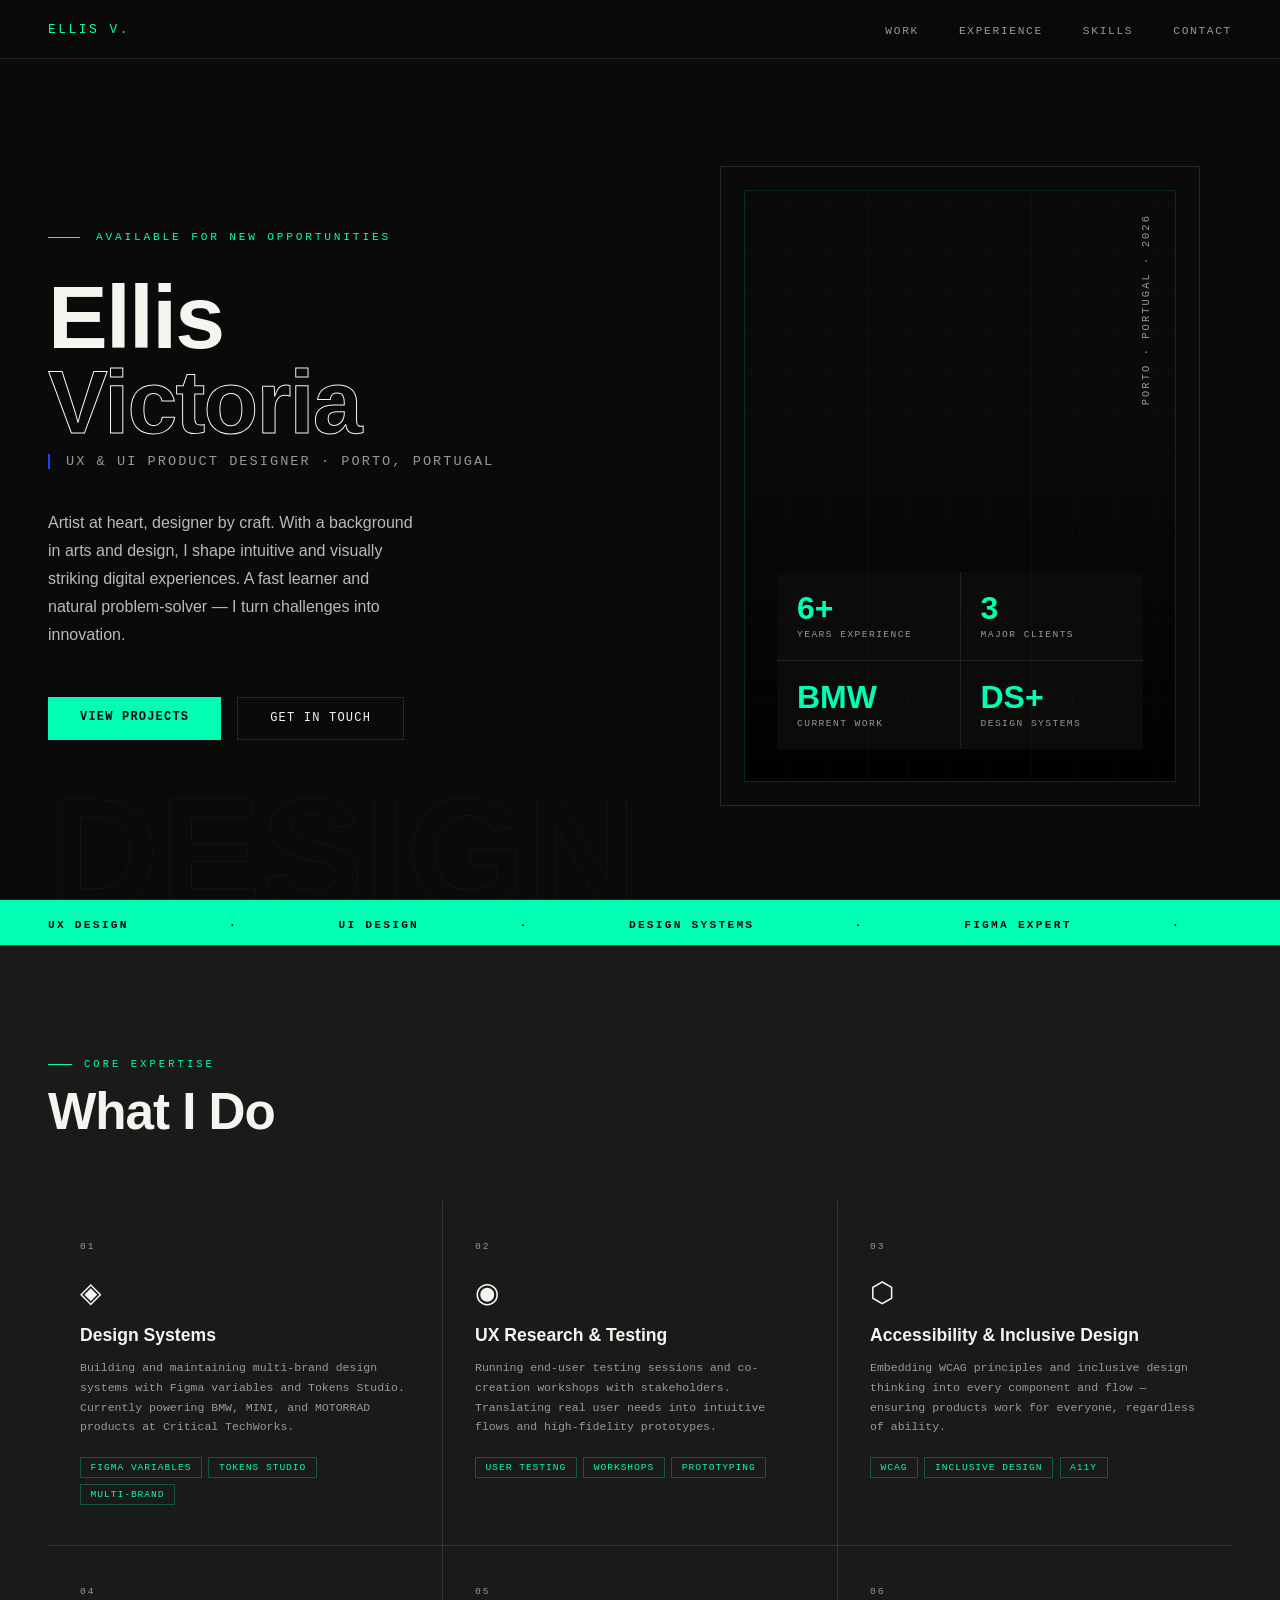
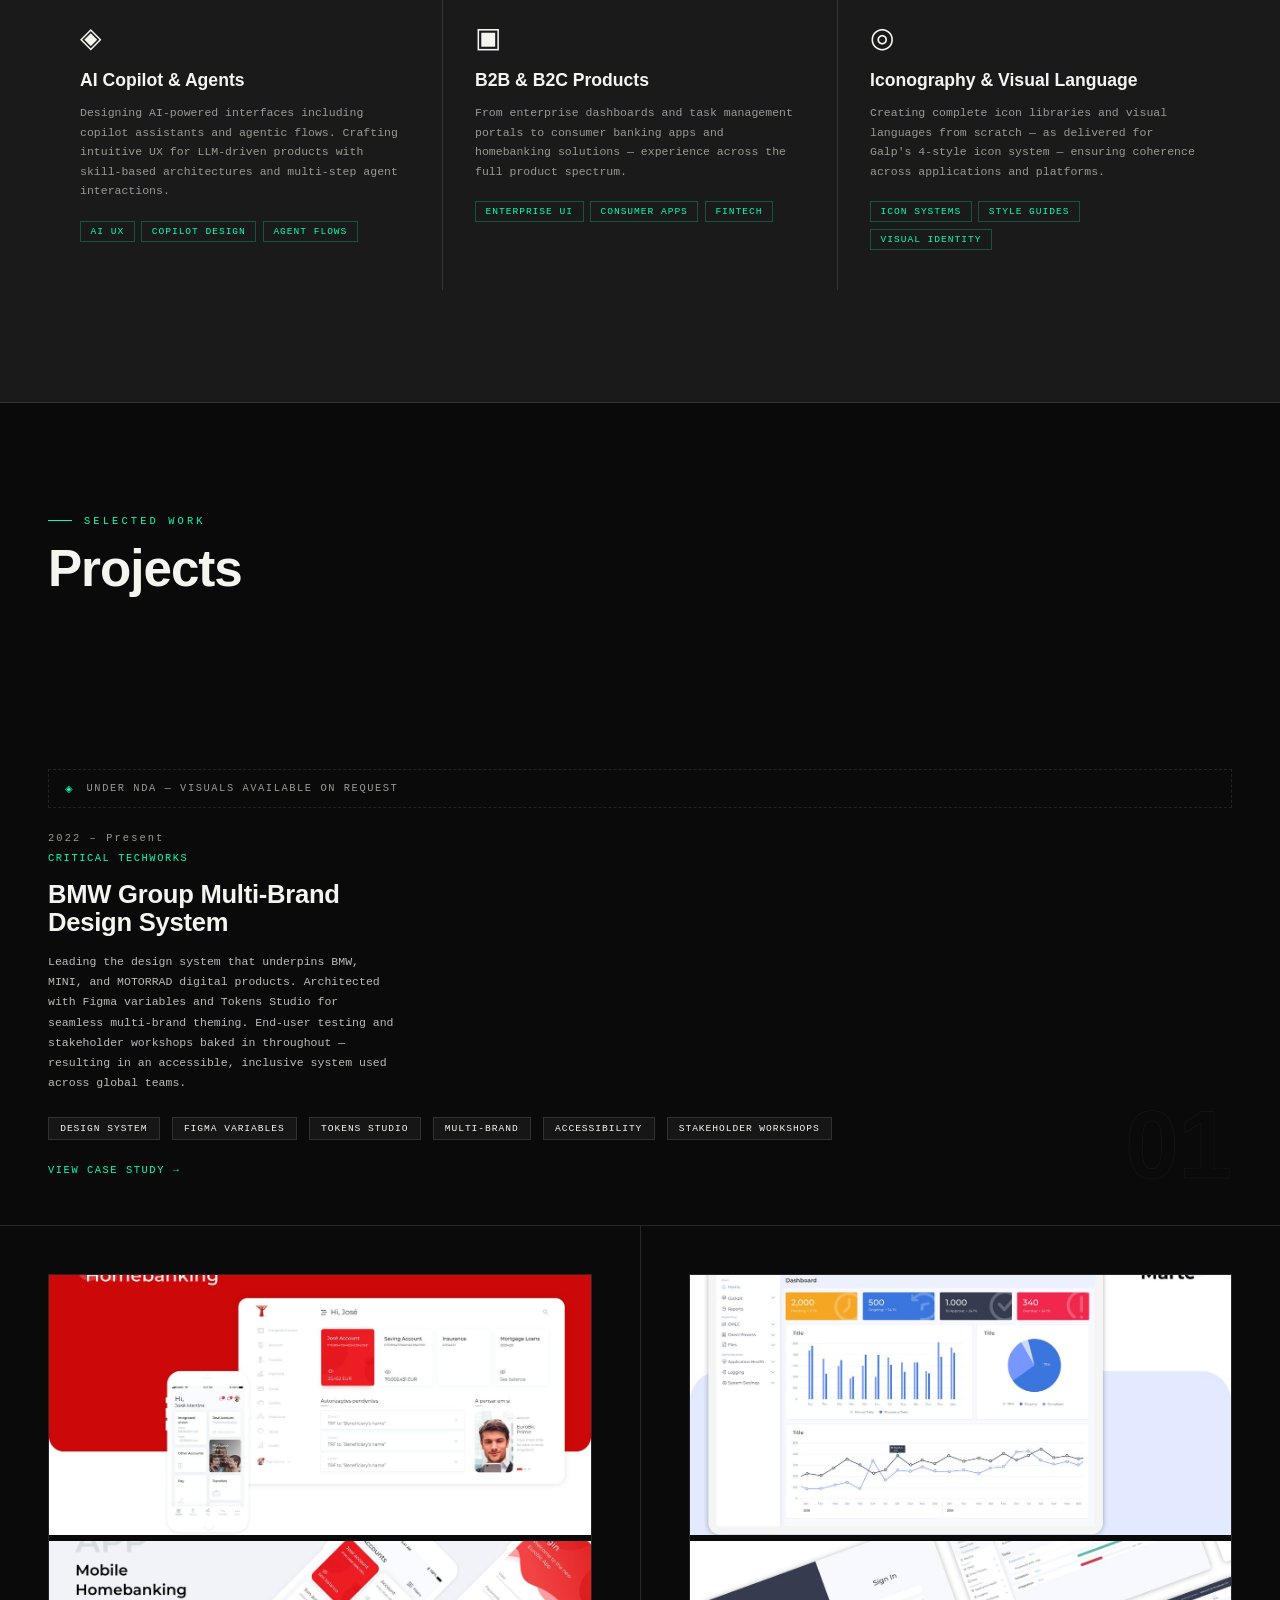
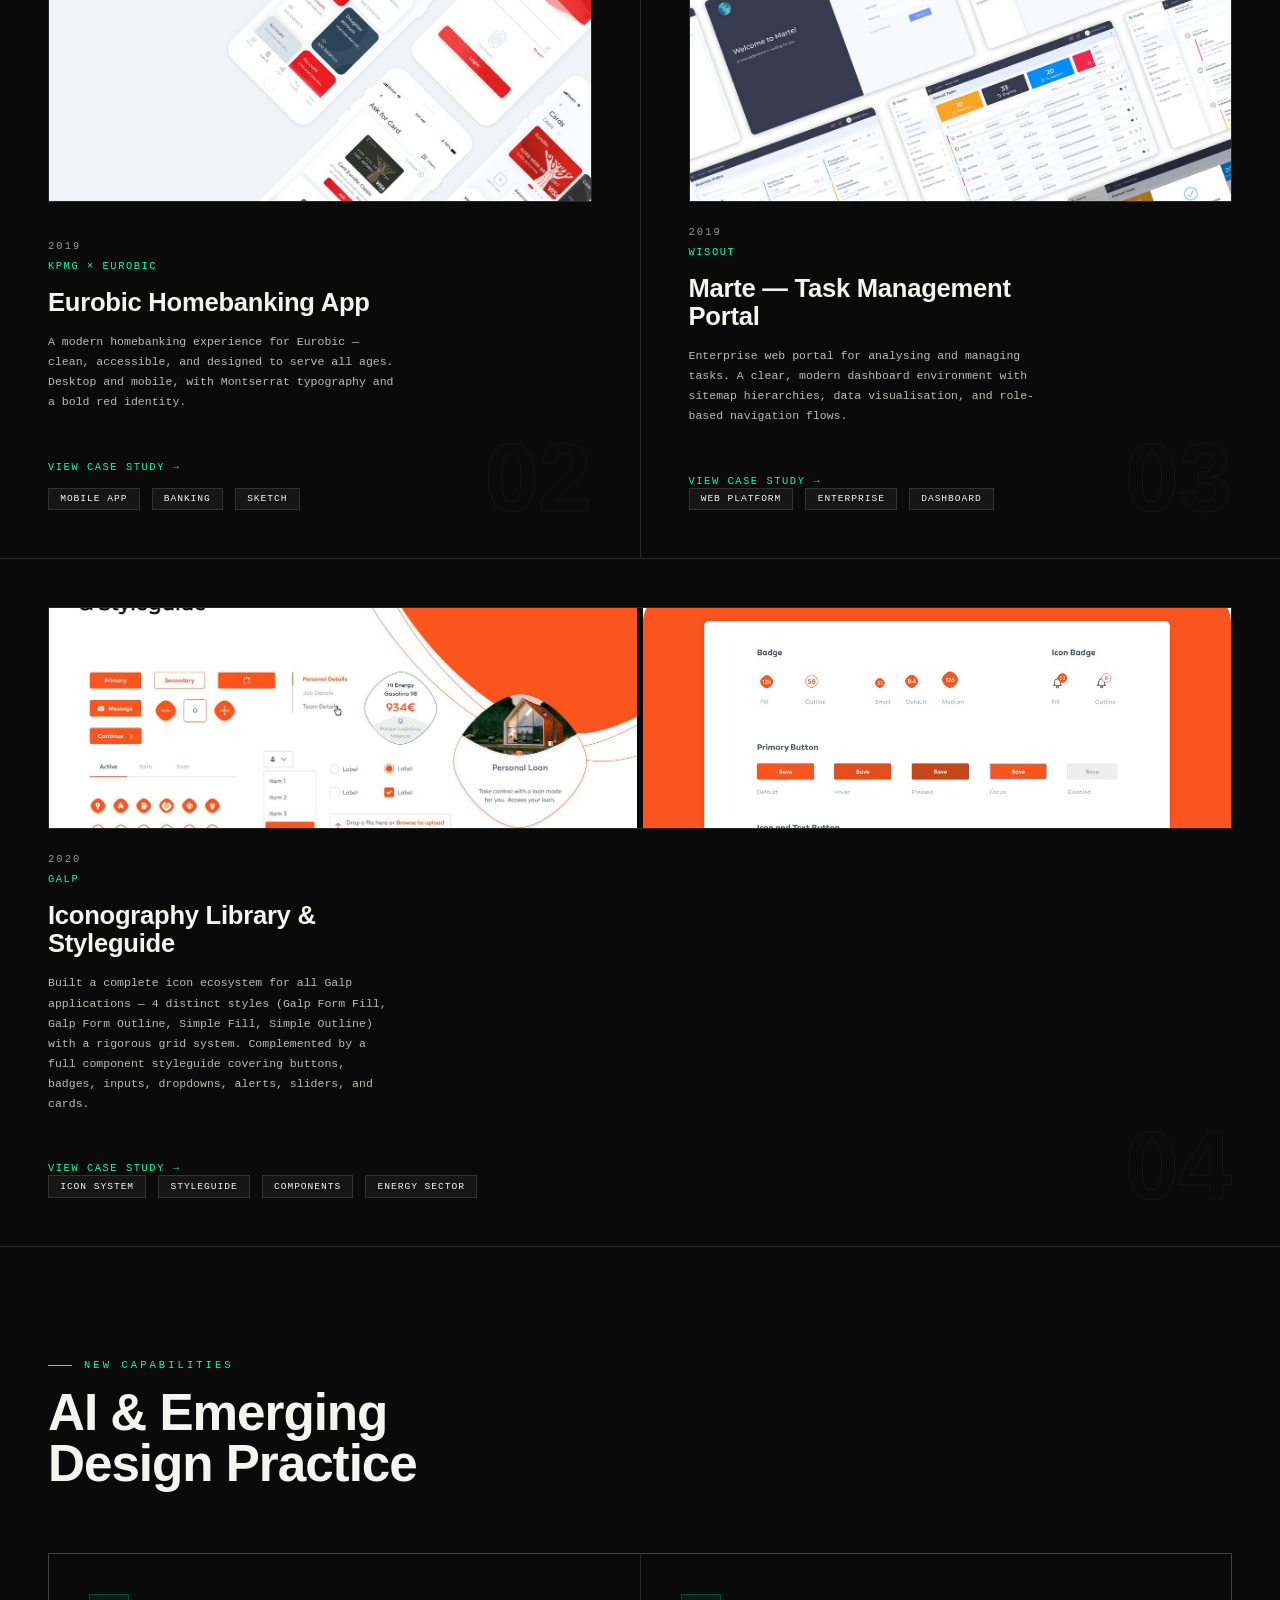
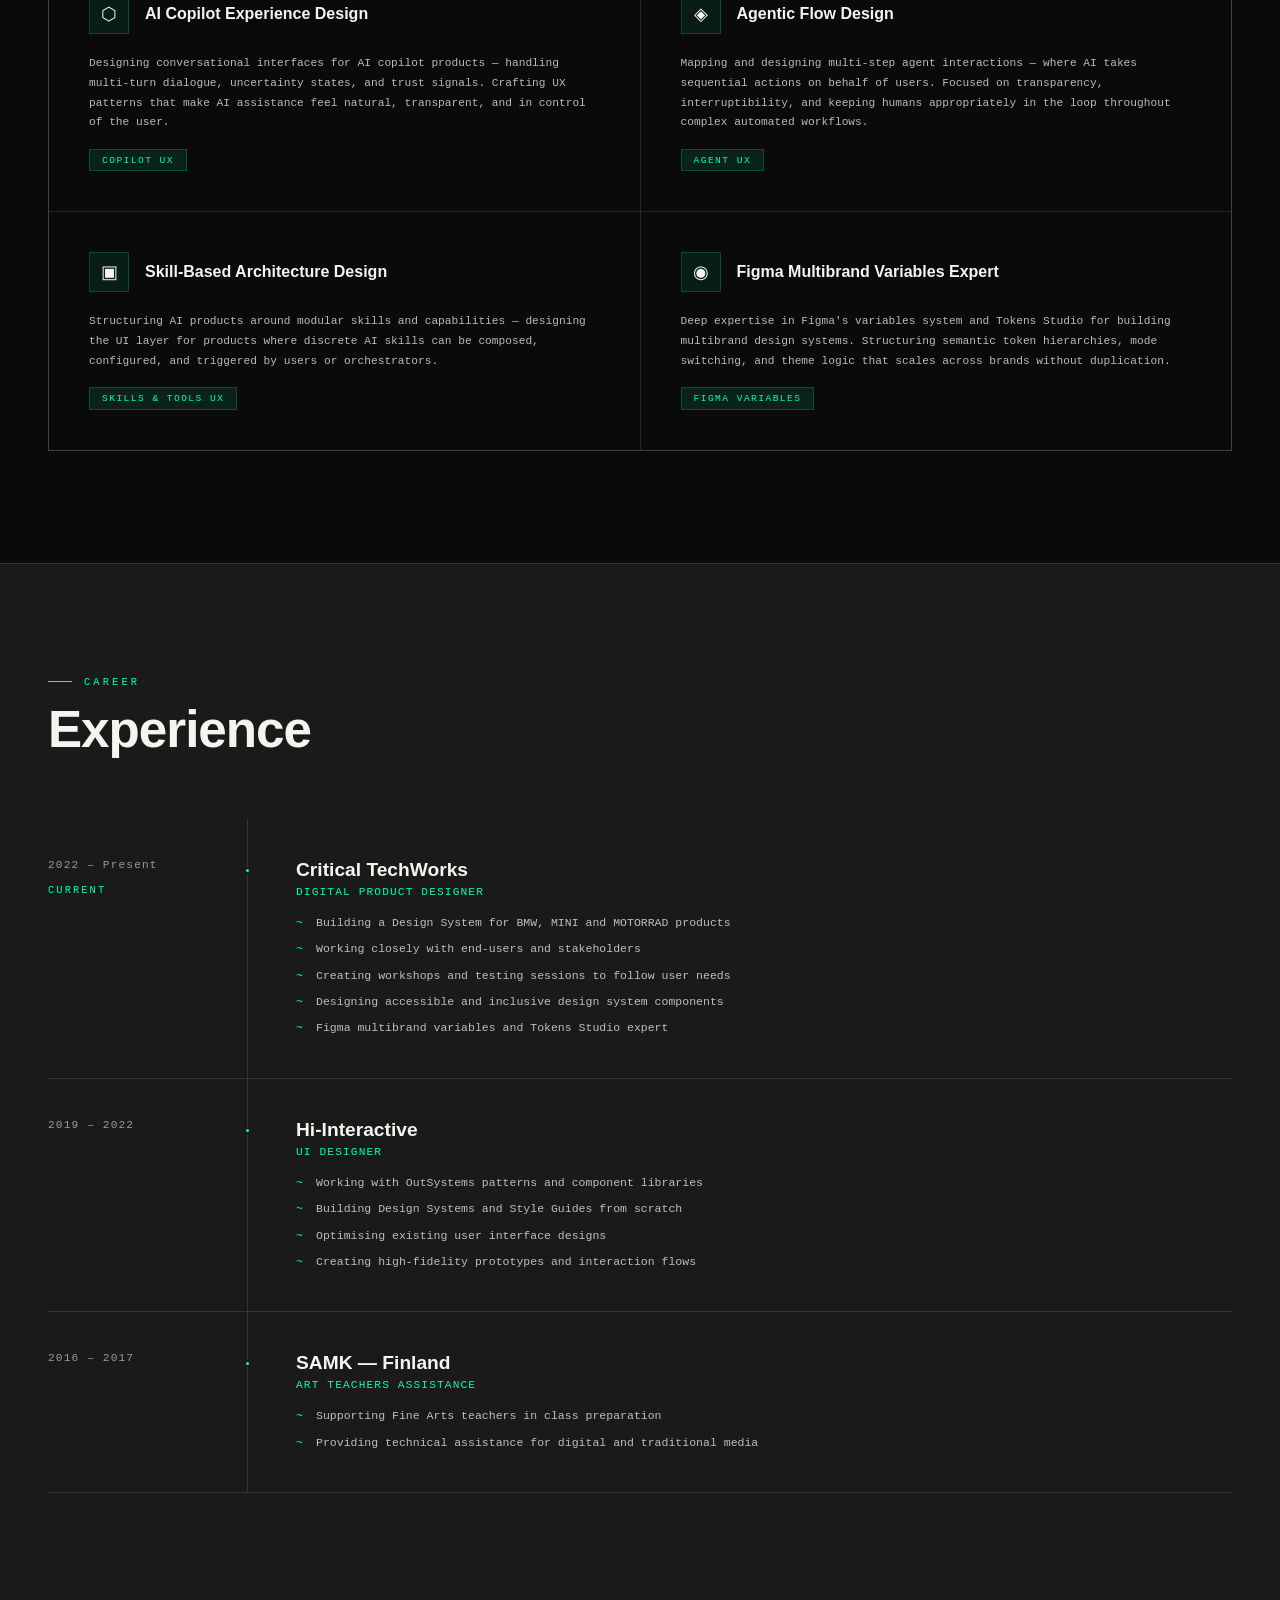
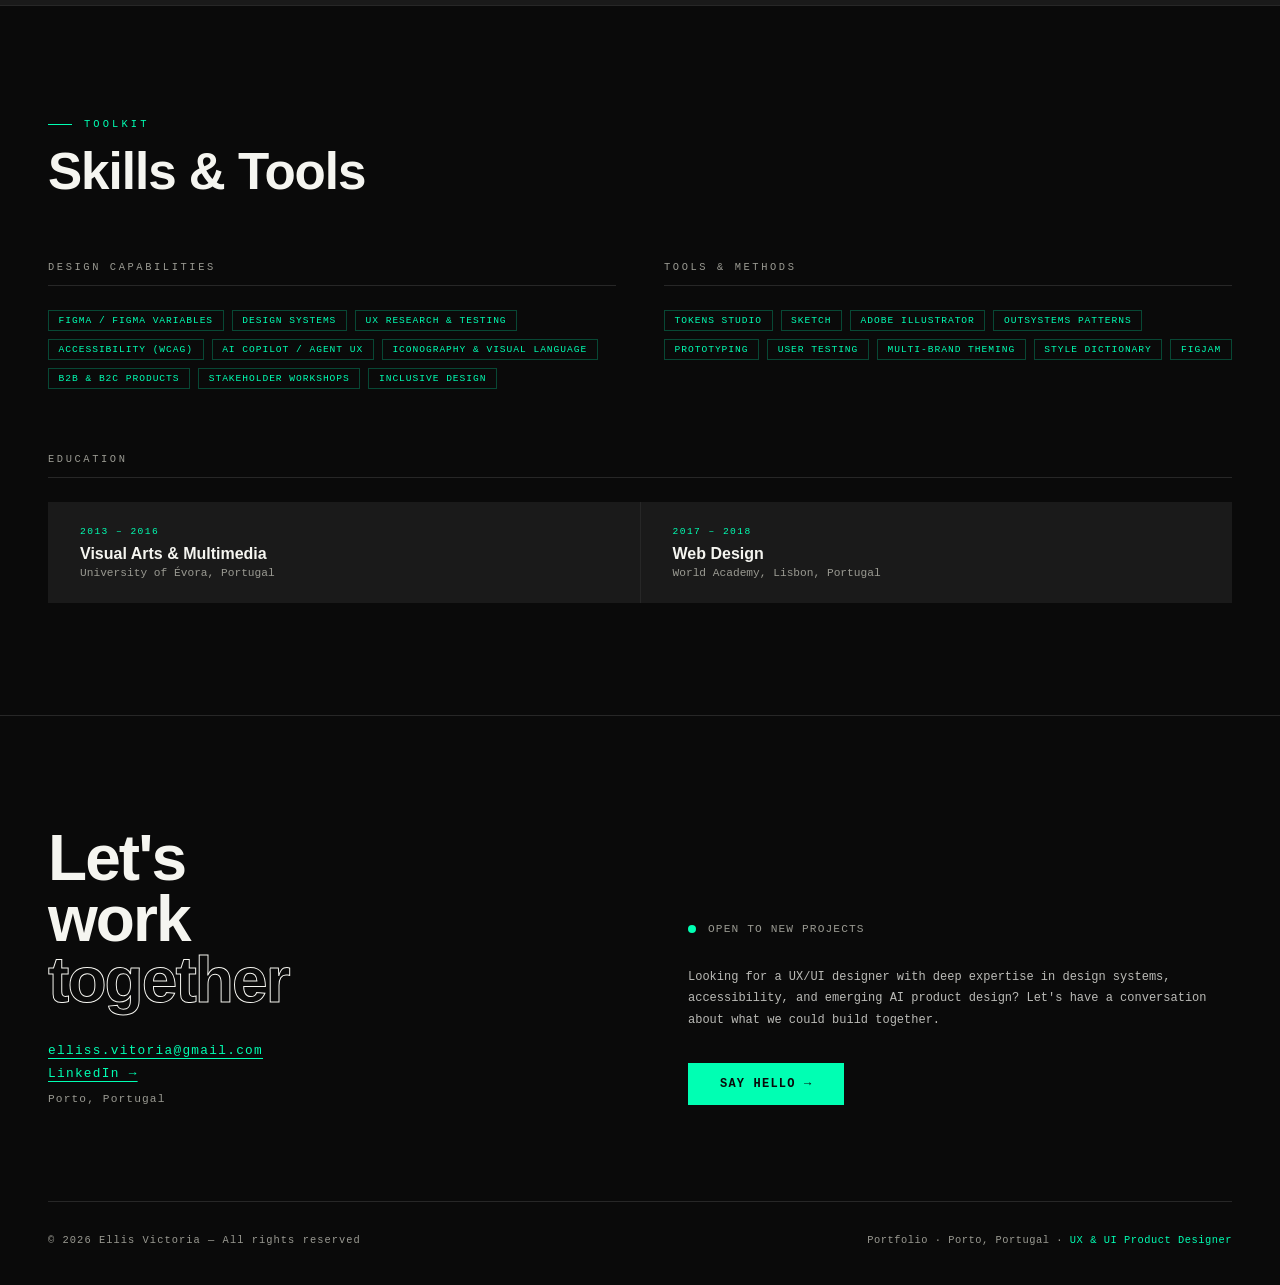
==== index.html @ 7c342da2 "Add files via upload" ====
<!DOCTYPE html>
<!-- saved from url=(0064)file:///Users/ctw01933/Downloads/ellis-victoria-portfolio_3.html -->
<html lang="en"><head><meta http-equiv="Content-Type" content="text/html; charset=UTF-8">

<meta name="viewport" content="width=device-width, initial-scale=1.0">
<title>Ellis Victoria — UX &amp; UI Product Designer</title>
<link rel="preconnect" href="https://fonts.googleapis.com/">
<link rel="preconnect" href="https://fonts.gstatic.com/" crossorigin="">
<link href="./index_files/css2" rel="stylesheet">
<style>
  *, *::before, *::after { box-sizing: border-box; margin: 0; padding: 0; }

  :root {
    --black: #0a0a0a;
    --white: #f5f5f0;
    --cyan: #00ffb3;
    --blue: #2440ee;
    --mid: #1a1a1a;
    --muted: #9a9a92;
    --border: rgba(245,245,240,0.12);
    --font-display: 'Syne', sans-serif;
    --font-mono: 'Space Mono', monospace;
  }

  html { scroll-behavior: smooth; }

  body {
    background: var(--black);
    color: var(--white);
    font-family: var(--font-display);
    overflow-x: hidden;
    cursor: default;
  }

  a, button, [role="button"] { cursor: pointer; }

  /* Visible keyboard focus (WCAG 2.4.7) */
  :focus-visible {
    outline: 2px solid var(--cyan);
    outline-offset: 3px;
  }

  /* Skip link (WCAG 2.4.1) */
  .skip-link {
    position: absolute;
    left: 1rem;
    top: -3.5rem;
    z-index: 200;
    background: var(--cyan);
    color: var(--black);
    font-family: var(--font-mono);
    font-size: 0.7rem;
    letter-spacing: 0.1em;
    text-transform: uppercase;
    padding: 0.6rem 1rem;
    transition: top 0.2s;
  }
  .skip-link:focus { top: 1rem; }

  /* Respect reduced motion (WCAG 2.3.3) */
  @media (prefers-reduced-motion: reduce) {
    html { scroll-behavior: auto; }
    .reveal { opacity: 1 !important; transform: none !important; transition: none !important; }
    .marquee-inner { animation: none !important; }
    *, *::before, *::after { animation-duration: 0.01ms !important; transition-duration: 0.01ms !important; }
  }

  a { color: inherit; text-decoration: none; }

  /* NAV */
  nav {
    position: fixed;
    top: 0; left: 0; right: 0;
    z-index: 100;
    display: flex;
    justify-content: space-between;
    align-items: center;
    padding: 1.25rem 3rem;
    border-bottom: 1px solid var(--border);
    backdrop-filter: blur(20px);
    background: rgba(10,10,10,0.85);
  }
  .nav-logo {
    font-family: var(--font-mono);
    font-size: 0.8rem;
    letter-spacing: 0.2em;
    color: var(--cyan);
    text-transform: uppercase;
  }
  .nav-links {
    display: flex;
    gap: 2.5rem;
    list-style: none;
  }
  .nav-links a {
    font-family: var(--font-mono);
    font-size: 0.7rem;
    letter-spacing: 0.15em;
    text-transform: uppercase;
    color: var(--muted);
    transition: color 0.2s;
  }
  .nav-links a:hover { color: var(--cyan); }

  /* HERO */
  .hero {
    min-height: 100vh;
    display: grid;
    grid-template-columns: 1fr 1fr;
    padding-top: 5rem;
    position: relative;
    overflow: hidden;
  }
  .hero-left {
    display: flex;
    flex-direction: column;
    justify-content: center;
    padding: 4rem 3rem 4rem 3rem;
  }
  .hero-tag {
    font-family: var(--font-mono);
    font-size: 0.7rem;
    letter-spacing: 0.25em;
    text-transform: uppercase;
    color: var(--cyan);
    margin-bottom: 2rem;
    display: flex;
    align-items: center;
    gap: 1rem;
  }
  .hero-tag::before {
    content: '';
    display: block;
    width: 2rem;
    height: 1px;
    background: var(--cyan);
  }
  .hero-name {
    font-family: var(--font-display);
    font-size: clamp(3.5rem, 7vw, 7rem);
    font-weight: 800;
    line-height: 0.95;
    letter-spacing: -0.02em;
    margin-bottom: 0.5rem;
  }
  .hero-name span {
    display: block;
    color: transparent;
    -webkit-text-stroke: 1px var(--white);
  }
  .hero-role {
    font-family: var(--font-mono);
    font-size: 0.85rem;
    letter-spacing: 0.15em;
    color: var(--muted);
    text-transform: uppercase;
    margin-bottom: 2.5rem;
    border-left: 2px solid var(--blue);
    padding-left: 1rem;
  }
  .hero-bio {
    font-size: 1rem;
    line-height: 1.75;
    color: rgba(245,245,240,0.75);
    max-width: 42ch;
    margin-bottom: 3rem;
  }
  .hero-cta {
    display: flex;
    gap: 1rem;
    flex-wrap: wrap;
  }
  .btn-primary {
    background: var(--cyan);
    color: var(--black);
    padding: 0.85rem 2rem;
    font-family: var(--font-mono);
    font-size: 0.75rem;
    font-weight: 700;
    letter-spacing: 0.1em;
    text-transform: uppercase;
    border: none;
    cursor: pointer;
    transition: transform 0.15s, background 0.15s;
    display: inline-block;
  }
  .btn-primary:hover { transform: translate(-2px,-2px); background: #00e8a0; }
  .btn-secondary {
    background: transparent;
    color: var(--white);
    padding: 0.85rem 2rem;
    font-family: var(--font-mono);
    font-size: 0.75rem;
    letter-spacing: 0.1em;
    text-transform: uppercase;
    border: 1px solid var(--border);
    cursor: pointer;
    transition: border-color 0.15s, color 0.15s;
    display: inline-block;
  }
  .btn-secondary:hover { border-color: var(--white); color: var(--white); }
  .hero-right {
    position: relative;
    display: flex;
    align-items: center;
    justify-content: center;
    padding: 4rem 3rem;
  }
  .hero-visual {
    width: 100%;
    max-width: 480px;
    aspect-ratio: 3/4;
    position: relative;
  }
  .hero-frame {
    position: absolute;
    inset: 0;
    border: 1px solid var(--border);
  }
  .hero-frame-inner {
    position: absolute;
    inset: 1.5rem;
    border: 1px solid rgba(0,255,179,0.15);
    display: flex;
    flex-direction: column;
    justify-content: flex-end;
    padding: 2rem;
    background: linear-gradient(to top, rgba(0,0,0,0.9) 0%, transparent 60%);
    overflow: hidden;
  }
  .hero-frame-bg {
    position: absolute;
    inset: 0;
    background:
      repeating-linear-gradient(
        0deg,
        transparent,
        transparent 40px,
        rgba(245,245,240,0.02) 40px,
        rgba(245,245,240,0.02) 41px
      ),
      repeating-linear-gradient(
        90deg,
        transparent,
        transparent 40px,
        rgba(245,245,240,0.02) 40px,
        rgba(245,245,240,0.02) 41px
      );
  }
  .hero-stats {
    display: grid;
    grid-template-columns: 1fr 1fr;
    gap: 1px;
    background: var(--border);
  }
  .stat-box {
    background: rgba(10,10,10,0.95);
    padding: 1.25rem;
  }
  .stat-num {
    font-family: var(--font-display);
    font-size: 2rem;
    font-weight: 800;
    color: var(--cyan);
    line-height: 1;
    margin-bottom: 0.3rem;
  }
  .stat-label {
    font-family: var(--font-mono);
    font-size: 0.6rem;
    letter-spacing: 0.15em;
    text-transform: uppercase;
    color: var(--muted);
  }
  .hero-accent {
    position: absolute;
    top: 3rem; right: 3rem;
    font-family: var(--font-mono);
    font-size: 0.65rem;
    letter-spacing: 0.2em;
    text-transform: uppercase;
    color: var(--muted);
    writing-mode: vertical-rl;
    transform: rotate(180deg);
  }
  .big-bg-text {
    position: absolute;
    bottom: -2rem; left: 3rem;
    font-family: var(--font-display);
    font-size: clamp(5rem, 12vw, 14rem);
    font-weight: 800;
    color: transparent;
    -webkit-text-stroke: 1px rgba(245,245,240,0.04);
    line-height: 1;
    pointer-events: none;
    user-select: none;
    white-space: nowrap;
  }

  /* SECTION COMMON */
  section {
    padding: 7rem 3rem;
    position: relative;
  }
  .section-label {
    font-family: var(--font-mono);
    font-size: 0.65rem;
    letter-spacing: 0.3em;
    text-transform: uppercase;
    color: var(--cyan);
    margin-bottom: 1rem;
    display: flex;
    align-items: center;
    gap: 0.75rem;
  }
  .section-label::before {
    content: '';
    display: inline-block;
    width: 1.5rem;
    height: 1px;
    background: var(--cyan);
  }
  .section-title {
    font-family: var(--font-display);
    font-size: clamp(2rem, 4vw, 3.5rem);
    font-weight: 800;
    line-height: 1;
    letter-spacing: -0.02em;
    margin-bottom: 4rem;
  }

  /* EXPERTISE */
  .expertise {
    background: var(--mid);
    border-top: 1px solid var(--border);
    border-bottom: 1px solid var(--border);
  }
  .expertise-grid {
    display: grid;
    grid-template-columns: repeat(3, 1fr);
    gap: 1px;
    background: var(--border);
  }
  .expertise-card {
    background: var(--mid);
    padding: 2.5rem 2rem;
    transition: background 0.2s;
    position: relative;
    overflow: hidden;
  }
  .expertise-card:hover { background: #222; }
  .expertise-card::before {
    content: '';
    position: absolute;
    top: 0; left: 0; right: 0;
    height: 2px;
    background: var(--cyan);
    transform: scaleX(0);
    transform-origin: left;
    transition: transform 0.3s;
  }
  .expertise-card:hover::before { transform: scaleX(1); }
  .expertise-num {
    font-family: var(--font-mono);
    font-size: 0.6rem;
    color: var(--muted);
    letter-spacing: 0.2em;
    margin-bottom: 1.5rem;
  }
  .expertise-icon {
    font-size: 1.75rem;
    margin-bottom: 1rem;
  }
  .expertise-name {
    font-size: 1.1rem;
    font-weight: 700;
    margin-bottom: 0.75rem;
    color: var(--white);
  }
  .expertise-desc {
    font-family: var(--font-mono);
    font-size: 0.72rem;
    line-height: 1.7;
    color: var(--muted);
  }
  .expertise-tags {
    display: flex;
    flex-wrap: wrap;
    gap: 0.4rem;
    margin-top: 1.25rem;
  }
  .tag {
    font-family: var(--font-mono);
    font-size: 0.6rem;
    letter-spacing: 0.1em;
    text-transform: uppercase;
    padding: 0.25rem 0.6rem;
    border: 1px solid rgba(0,255,179,0.25);
    color: var(--cyan);
  }

  /* WORK */
  .work-grid {
    display: grid;
    grid-template-columns: 1fr 1fr;
    gap: 1px;
    background: var(--border);
    margin-top: -1px;
  }
  .work-card {
    background: var(--black);
    padding: 3rem;
    position: relative;
    overflow: hidden;
    min-height: 320px;
    display: flex;
    flex-direction: column;
    justify-content: space-between;
    transition: background 0.3s;
  }
  .work-card:hover { background: #0d0d0d; }
  .work-card-full { grid-column: 1 / -1; min-height: 260px; }
  .work-year {
    font-family: var(--font-mono);
    font-size: 0.65rem;
    letter-spacing: 0.2em;
    color: var(--muted);
    margin-bottom: 0.5rem;
  }
  .work-client {
    font-family: var(--font-mono);
    font-size: 0.65rem;
    letter-spacing: 0.15em;
    text-transform: uppercase;
    color: var(--cyan);
    margin-bottom: 1rem;
  }
  .work-title {
    font-size: 1.6rem;
    font-weight: 800;
    letter-spacing: -0.01em;
    line-height: 1.1;
    margin-bottom: 1rem;
    max-width: 24ch;
  }
  .work-desc {
    font-family: var(--font-mono);
    font-size: 0.72rem;
    line-height: 1.75;
    color: rgba(245,245,240,0.75);
    max-width: 50ch;
    flex: 1;
    margin-bottom: 1.5rem;
  }
  .work-meta {
    display: flex;
    gap: 0.75rem;
    flex-wrap: wrap;
  }
  .work-tag {
    font-family: var(--font-mono);
    font-size: 0.6rem;
    padding: 0.3rem 0.7rem;
    background: rgba(245,245,240,0.05);
    border: 1px solid var(--border);
    letter-spacing: 0.1em;
    text-transform: uppercase;
  }
  .work-num {
    position: absolute;
    bottom: 2rem; right: 3rem;
    font-family: var(--font-display);
    font-size: 6rem;
    font-weight: 800;
    color: transparent;
    -webkit-text-stroke: 1px rgba(245,245,240,0.04);
    line-height: 1;
    pointer-events: none;
  }
  .work-accent-line {
    position: absolute;
    top: 0; left: 0;
    width: 100%;
    height: 1px;
    background: linear-gradient(90deg, var(--cyan) 0%, transparent 60%);
    transform: scaleX(0);
    transform-origin: left;
    transition: transform 0.4s ease;
  }
  .work-card:hover .work-accent-line { transform: scaleX(1); }

  /* EXPERIENCE TIMELINE */
  .experience { background: var(--mid); border-top: 1px solid var(--border); }
  .timeline {
    display: grid;
    grid-template-columns: 200px 1fr;
    gap: 0;
  }
  .timeline-item {
    display: contents;
  }
  .timeline-date {
    padding: 2.5rem 2rem 2.5rem 0;
    border-right: 1px solid var(--border);
    font-family: var(--font-mono);
    font-size: 0.7rem;
    letter-spacing: 0.1em;
    color: var(--muted);
    display: flex;
    flex-direction: column;
    gap: 0.5rem;
    position: relative;
  }
  .timeline-date::after {
    content: '';
    position: absolute;
    right: -4px;
    top: 3rem;
    width: 7px;
    height: 7px;
    border-radius: 50%;
    background: var(--cyan);
    border: 2px solid var(--mid);
  }
  .timeline-date-current {
    font-size: 0.65rem;
    letter-spacing: 0.2em;
    text-transform: uppercase;
    color: var(--cyan);
    margin-top: 0.3rem;
  }
  .timeline-content {
    padding: 2.5rem 0 2.5rem 3rem;
    border-bottom: 1px solid var(--border);
  }
  .timeline-date { border-bottom: 1px solid var(--border); }
  .timeline-company {
    font-size: 1.2rem;
    font-weight: 700;
    margin-bottom: 0.3rem;
  }
  .timeline-role {
    font-family: var(--font-mono);
    font-size: 0.7rem;
    letter-spacing: 0.1em;
    color: var(--cyan);
    text-transform: uppercase;
    margin-bottom: 1rem;
  }
  .timeline-bullets {
    list-style: none;
    display: flex;
    flex-direction: column;
    gap: 0.5rem;
  }
  .timeline-bullets li {
    font-family: var(--font-mono);
    font-size: 0.72rem;
    line-height: 1.6;
    color: rgba(245,245,240,0.75);
    padding-left: 1.25rem;
    position: relative;
  }
  .timeline-bullets li::before {
    content: '~';
    position: absolute;
    left: 0;
    color: var(--cyan);
  }

  /* AI / NEW CAPABILITIES */
  .ai-section { border-top: 1px solid var(--border); }
  .ai-grid {
    display: grid;
    grid-template-columns: repeat(2, 1fr);
    gap: 1px;
    background: var(--border);
    border: 1px solid var(--border);
    margin-top: 4rem;
  }
  .ai-card {
    background: var(--black);
    padding: 2.5rem;
    position: relative;
    overflow: hidden;
  }
  .ai-card-header {
    display: flex;
    align-items: center;
    gap: 1rem;
    margin-bottom: 1.25rem;
  }
  .ai-icon {
    width: 40px;
    height: 40px;
    background: rgba(0,255,179,0.08);
    border: 1px solid rgba(0,255,179,0.2);
    display: flex;
    align-items: center;
    justify-content: center;
    font-size: 1.1rem;
    flex-shrink: 0;
  }
  .ai-card-title {
    font-size: 1rem;
    font-weight: 700;
  }
  .ai-card-desc {
    font-family: var(--font-mono);
    font-size: 0.7rem;
    line-height: 1.75;
    color: rgba(245,245,240,0.75);
  }
  .ai-badge {
    display: inline-block;
    margin-top: 1rem;
    font-family: var(--font-mono);
    font-size: 0.6rem;
    letter-spacing: 0.15em;
    text-transform: uppercase;
    padding: 0.3rem 0.75rem;
    background: rgba(0,255,179,0.1);
    color: var(--cyan);
    border: 1px solid rgba(0,255,179,0.2);
  }

  /* SKILLS BAR */
  .skills-section { background: var(--mid); border-top: 1px solid var(--border); }
  .skills-grid {
    display: grid;
    grid-template-columns: 1fr 1fr;
    gap: 3rem;
  }
  .skill-group-title {
    font-family: var(--font-mono);
    font-size: 0.65rem;
    letter-spacing: 0.25em;
    text-transform: uppercase;
    color: var(--muted);
    margin-bottom: 1.5rem;
    padding-bottom: 0.75rem;
    border-bottom: 1px solid var(--border);
  }
  .skill-row {
    display: flex;
    align-items: center;
    justify-content: space-between;
    margin-bottom: 1rem;
    gap: 1rem;
  }
  .skill-name {
    font-family: var(--font-mono);
    font-size: 0.72rem;
    color: var(--white);
    white-space: nowrap;
    min-width: 140px;
  }
  .skill-bar-track {
    flex: 1;
    height: 2px;
    background: rgba(245,245,240,0.08);
    position: relative;
    overflow: hidden;
  }
  .skill-bar-fill {
    height: 100%;
    background: var(--cyan);
    width: 0%;
    transition: width 1.5s cubic-bezier(0.16,1,0.3,1);
  }

  /* CONTACT */
  .contact-section {
    border-top: 1px solid var(--border);
    padding-bottom: 0;
  }
  .contact-inner {
    display: grid;
    grid-template-columns: 1fr 1fr;
    gap: 6rem;
    padding-bottom: 6rem;
    border-bottom: 1px solid var(--border);
  }
  .contact-title {
    font-size: clamp(2.5rem, 5vw, 5rem);
    font-weight: 800;
    line-height: 0.95;
    letter-spacing: -0.03em;
  }
  .contact-title em {
    font-style: normal;
    color: transparent;
    -webkit-text-stroke: 1px var(--white);
  }
  .contact-email {
    font-family: var(--font-mono);
    font-size: 0.8rem;
    letter-spacing: 0.1em;
    color: var(--cyan);
    text-decoration: underline;
    text-underline-offset: 4px;
    margin-top: 2rem;
    display: block;
  }
  .contact-location {
    font-family: var(--font-mono);
    font-size: 0.7rem;
    color: var(--muted);
    margin-top: 0.75rem;
    letter-spacing: 0.1em;
  }
  .contact-right {
    display: flex;
    flex-direction: column;
    justify-content: flex-end;
  }
  .contact-availability {
    display: flex;
    align-items: center;
    gap: 0.75rem;
    font-family: var(--font-mono);
    font-size: 0.7rem;
    letter-spacing: 0.1em;
    color: var(--muted);
    text-transform: uppercase;
    margin-bottom: 2rem;
  }
  .avail-dot {
    width: 8px;
    height: 8px;
    border-radius: 50%;
    background: var(--cyan);
    animation: pulse 2s infinite;
    flex-shrink: 0;
  }
  @keyframes pulse {
    0%, 100% { opacity: 1; transform: scale(1); }
    50% { opacity: 0.5; transform: scale(0.8); }
  }
  .contact-desc {
    font-family: var(--font-mono);
    font-size: 0.75rem;
    line-height: 1.8;
    color: rgba(245,245,240,0.75);
    margin-bottom: 2rem;
  }

  /* FOOTER */
  footer {
    padding: 2rem 3rem;
    display: flex;
    justify-content: space-between;
    align-items: center;
  }
  .footer-copy {
    font-family: var(--font-mono);
    font-size: 0.65rem;
    color: var(--muted);
    letter-spacing: 0.1em;
  }
  .footer-built {
    font-family: var(--font-mono);
    font-size: 0.65rem;
    color: var(--muted);
    letter-spacing: 0.05em;
  }
  .footer-built span { color: var(--cyan); }


  /* WORK IMAGES */
  .work-image-wrap {
    display: flex;
    flex-direction: column;
    gap: 6px;
    margin-bottom: 1.5rem;
    overflow: hidden;
    border: 1px solid var(--border);
  }
  .work-image-wrap--row {
    flex-direction: row;
  }
  .work-img {
    width: 100%;
    height: auto;
    display: block;
    object-fit: cover;
    transition: transform 0.6s ease;
    max-height: 260px;
  }
  .work-image-wrap--row .work-img {
    width: 50%;
    max-height: 220px;
  }
  .work-card:hover .work-img { transform: scale(1.02); }
  .work-nda-banner {
    display: flex;
    align-items: center;
    gap: 0.75rem;
    font-family: var(--font-mono);
    font-size: 0.65rem;
    letter-spacing: 0.15em;
    text-transform: uppercase;
    color: var(--muted);
    border: 1px dashed rgba(245,245,240,0.1);
    padding: 0.75rem 1rem;
    margin-bottom: 1.5rem;
  }
  .work-nda-icon {
    color: var(--cyan);
  }
  .work-cta {
    display: inline-flex;
    align-items: center;
    gap: 0.4rem;
    font-family: var(--font-mono);
    font-size: 0.65rem;
    letter-spacing: 0.15em;
    text-transform: uppercase;
    color: var(--cyan);
    margin-top: 1.5rem;
    text-decoration: none;
    transition: gap 0.2s;
  }
  .work-cta:hover { gap: 0.75rem; }

  /* SCROLL ANIMATIONS */
  .reveal {
    opacity: 0;
    transform: translateY(30px);
    transition: opacity 0.7s ease, transform 0.7s ease;
  }
  .reveal.visible {
    opacity: 1;
    transform: translateY(0);
  }

  /* MARQUEE */
  .marquee-strip {
    background: var(--cyan);
    padding: 0.85rem 0;
    overflow: hidden;
    white-space: nowrap;
  }
  .marquee-inner {
    display: inline-block;
    animation: marquee 25s linear infinite;
  }
  .marquee-text {
    display: inline-block;
    font-family: var(--font-mono);
    font-size: 0.7rem;
    letter-spacing: 0.2em;
    text-transform: uppercase;
    color: var(--black);
    font-weight: 700;
    padding: 0 3rem;
  }
  @keyframes marquee {
    from { transform: translateX(0); }
    to { transform: translateX(-50%); }
  }

  /* RESPONSIVE */
  @media (max-width: 900px) {
    nav { padding: 1rem 1.5rem; }
    .nav-links { gap: 1.5rem; }
    section { padding: 4rem 1.5rem; }
    .hero { grid-template-columns: 1fr; }
    .hero-right { display: none; }
    .work-grid { grid-template-columns: 1fr; }
    .work-card-full { grid-column: 1; }
    .expertise-grid { grid-template-columns: 1fr; }
    .skills-grid { grid-template-columns: 1fr; }
    .contact-inner { grid-template-columns: 1fr; gap: 3rem; }
    .timeline { grid-template-columns: 120px 1fr; }
    .ai-grid { grid-template-columns: 1fr; }
  }
</style>
</head>
<body>

<a href="#work" class="skip-link">Skip to content</a>

<nav aria-label="Primary">
  <div class="nav-logo">Ellis V.</div>
  <ul class="nav-links">
    <li><a href="#work">Work</a></li>
    <li><a href="#experience">Experience</a></li>
    <li><a href="#skills">Skills</a></li>
    <li><a href="#contact">Contact</a></li>
  </ul>
</nav>

<!-- HERO -->
<section class="hero" style="padding: 0; padding-top: 4.5rem; border-bottom: 1px solid var(--border);">
  <div class="hero-left">
    <div class="hero-tag">Available for new opportunities</div>
    <h1 class="hero-name">
      Ellis
      <span>Victoria</span>
    </h1>
    <p class="hero-role">UX &amp; UI Product Designer · Porto, Portugal</p>
    <p class="hero-bio">Artist at heart, designer by craft. With a background in arts and design, I shape intuitive and visually striking digital experiences. A fast learner and natural problem-solver — I turn challenges into innovation.</p>
    <div class="hero-cta">
      <a href="#work" class="btn-primary">View Projects</a>
      <a href="mailto:elliss.vitoria@gmail.com" class="btn-secondary">Get in Touch</a>
    </div>
  </div>
  <div class="hero-right">
    <div class="hero-visual">
      <div class="hero-frame"></div>
      <div class="hero-frame-inner">
        <div class="hero-frame-bg"></div>
        <div class="hero-stats">
          <div class="stat-box">
            <div class="stat-num">6+</div>
            <div class="stat-label">Years Experience</div>
          </div>
          <div class="stat-box">
            <div class="stat-num">3</div>
            <div class="stat-label">Major Clients</div>
          </div>
          <div class="stat-box">
            <div class="stat-num">BMW</div>
            <div class="stat-label">Current Work</div>
          </div>
          <div class="stat-box">
            <div class="stat-num">DS+</div>
            <div class="stat-label">Design Systems</div>
          </div>
        </div>
      </div>
      <div class="hero-accent">Porto · Portugal · 2026</div>
    </div>
  </div>
  <div class="big-bg-text">DESIGN</div>
</section>

<!-- MARQUEE -->
<div class="marquee-strip" aria-hidden="true">
  <div class="marquee-inner">
    <span class="marquee-text">UX Design</span>
    <span class="marquee-text">·</span>
    <span class="marquee-text">UI Design</span>
    <span class="marquee-text">·</span>
    <span class="marquee-text">Design Systems</span>
    <span class="marquee-text">·</span>
    <span class="marquee-text">Figma Expert</span>
    <span class="marquee-text">·</span>
    <span class="marquee-text">Accessibility</span>
    <span class="marquee-text">·</span>
    <span class="marquee-text">AI Copilot</span>
    <span class="marquee-text">·</span>
    <span class="marquee-text">Prototyping</span>
    <span class="marquee-text">·</span>
    <span class="marquee-text">User Research</span>
    <span class="marquee-text">·</span>
    <span class="marquee-text">UX Design</span>
    <span class="marquee-text">·</span>
    <span class="marquee-text">UI Design</span>
    <span class="marquee-text">·</span>
    <span class="marquee-text">Design Systems</span>
    <span class="marquee-text">·</span>
    <span class="marquee-text">Figma Expert</span>
    <span class="marquee-text">·</span>
    <span class="marquee-text">Accessibility</span>
    <span class="marquee-text">·</span>
    <span class="marquee-text">AI Copilot</span>
    <span class="marquee-text">·</span>
    <span class="marquee-text">Prototyping</span>
    <span class="marquee-text">·</span>
    <span class="marquee-text">User Research</span>
    <span class="marquee-text">·</span>
  </div>
</div>

<!-- EXPERTISE -->
<section class="expertise" id="expertise">
  <div class="section-label">Core Expertise</div>
  <h2 class="section-title">What I Do</h2>
  <div class="expertise-grid reveal">
    <div class="expertise-card">
      <div class="expertise-num">01</div>
      <div class="expertise-icon">◈</div>
      <div class="expertise-name">Design Systems</div>
      <div class="expertise-desc">Building and maintaining multi-brand design systems with Figma variables and Tokens Studio. Currently powering BMW, MINI, and MOTORRAD products at Critical TechWorks.</div>
      <div class="expertise-tags">
        <span class="tag">Figma Variables</span>
        <span class="tag">Tokens Studio</span>
        <span class="tag">Multi-brand</span>
      </div>
    </div>
    <div class="expertise-card">
      <div class="expertise-num">02</div>
      <div class="expertise-icon">◉</div>
      <div class="expertise-name">UX Research &amp; Testing</div>
      <div class="expertise-desc">Running end-user testing sessions and co-creation workshops with stakeholders. Translating real user needs into intuitive flows and high-fidelity prototypes.</div>
      <div class="expertise-tags">
        <span class="tag">User Testing</span>
        <span class="tag">Workshops</span>
        <span class="tag">Prototyping</span>
      </div>
    </div>
    <div class="expertise-card">
      <div class="expertise-num">03</div>
      <div class="expertise-icon">⬡</div>
      <div class="expertise-name">Accessibility &amp; Inclusive Design</div>
      <div class="expertise-desc">Embedding WCAG principles and inclusive design thinking into every component and flow — ensuring products work for everyone, regardless of ability.</div>
      <div class="expertise-tags">
        <span class="tag">WCAG</span>
        <span class="tag">Inclusive Design</span>
        <span class="tag">A11Y</span>
      </div>
    </div>
    <div class="expertise-card">
      <div class="expertise-num">04</div>
      <div class="expertise-icon">◈</div>
      <div class="expertise-name">AI Copilot &amp; Agents</div>
      <div class="expertise-desc">Designing AI-powered interfaces including copilot assistants and agentic flows. Crafting intuitive UX for LLM-driven products with skill-based architectures and multi-step agent interactions.</div>
      <div class="expertise-tags">
        <span class="tag">AI UX</span>
        <span class="tag">Copilot Design</span>
        <span class="tag">Agent Flows</span>
      </div>
    </div>
    <div class="expertise-card">
      <div class="expertise-num">05</div>
      <div class="expertise-icon">▣</div>
      <div class="expertise-name">B2B &amp; B2C Products</div>
      <div class="expertise-desc">From enterprise dashboards and task management portals to consumer banking apps and homebanking solutions — experience across the full product spectrum.</div>
      <div class="expertise-tags">
        <span class="tag">Enterprise UI</span>
        <span class="tag">Consumer Apps</span>
        <span class="tag">FinTech</span>
      </div>
    </div>
    <div class="expertise-card">
      <div class="expertise-num">06</div>
      <div class="expertise-icon">◎</div>
      <div class="expertise-name">Iconography &amp; Visual Language</div>
      <div class="expertise-desc">Creating complete icon libraries and visual languages from scratch — as delivered for Galp's 4-style icon system — ensuring coherence across applications and platforms.</div>
      <div class="expertise-tags">
        <span class="tag">Icon Systems</span>
        <span class="tag">Style Guides</span>
        <span class="tag">Visual Identity</span>
      </div>
    </div>
  </div>
</section>

<!-- WORK -->
<section id="work" style="padding-left:0; padding-right:0; padding-bottom:0;">
  <div style="padding: 0 3rem 4rem;">
    <div class="section-label">Selected Work</div>
    <h2 class="section-title">Projects</h2>
  </div>
  <div class="work-grid reveal">

    <div class="work-card work-card-full">
      <div class="work-accent-line"></div>
      <div class="work-nda-banner">
        <span class="work-nda-icon">◈</span>
        <span>Under NDA — visuals available on request</span>
      </div>
      <div>
        <div class="work-year">2022 – Present</div>
        <div class="work-client">Critical TechWorks</div>
        <h3 class="work-title">BMW Group Multi-Brand Design System</h3>
        <p class="work-desc">Leading the design system that underpins BMW, MINI, and MOTORRAD digital products. Architected with Figma variables and Tokens Studio for seamless multi-brand theming. End-user testing and stakeholder workshops baked in throughout — resulting in an accessible, inclusive system used across global teams.</p>
        <div class="work-meta">
          <span class="work-tag">Design System</span>
          <span class="work-tag">Figma Variables</span>
          <span class="work-tag">Tokens Studio</span>
          <span class="work-tag">Multi-brand</span>
          <span class="work-tag">Accessibility</span>
          <span class="work-tag">Stakeholder Workshops</span>
        </div>
        <a href="work-design-system.html" class="work-cta">View Case Study →</a>
      </div>
      <div class="work-num">01</div>
    </div>

    <div class="work-card">
      <div class="work-accent-line"></div>
      <div class="work-image-wrap">
        <img src="[data-uri]" alt="Eurobic homebanking desktop interface" class="work-img">
        <img src="[data-uri]" alt="Eurobic mobile app screens" class="work-img">
      </div>
      <div>
        <div class="work-year">2019</div>
        <div class="work-client">KPMG × Eurobic</div>
        <h3 class="work-title">Eurobic Homebanking App</h3>
        <p class="work-desc">A modern homebanking experience for Eurobic — clean, accessible, and designed to serve all ages. Desktop and mobile, with Montserrat typography and a bold red identity.</p>
        <a href="work-eurobic.html" class="work-cta">View Case Study →</a>
      </div>
      <div class="work-meta">
        <span class="work-tag">Mobile App</span>
        <span class="work-tag">Banking</span>
        <span class="work-tag">Sketch</span>
      </div>
      <div class="work-num">02</div>
    </div>

    <div class="work-card">
      <div class="work-accent-line"></div>
      <div class="work-image-wrap">
        <img src="[data-uri]" alt="Marte dashboard interface" class="work-img">
        <img src="[data-uri]" alt="Marte web platform screens" class="work-img">
      </div>
      <div>
        <div class="work-year">2019</div>
        <div class="work-client">Wisout</div>
        <h3 class="work-title">Marte — Task Management Portal</h3>
        <p class="work-desc">Enterprise web portal for analysing and managing tasks. A clear, modern dashboard environment with sitemap hierarchies, data visualisation, and role-based navigation flows.</p>
        <a href="work-marte.html" class="work-cta">View Case Study →</a>
      </div>
      <div class="work-meta">
        <span class="work-tag">Web Platform</span>
        <span class="work-tag">Enterprise</span>
        <span class="work-tag">Dashboard</span>
      </div>
      <div class="work-num">03</div>
    </div>

    <div class="work-card work-card-full">
      <div class="work-accent-line"></div>
      <div class="work-image-wrap work-image-wrap--row">
        <img src="[data-uri]" alt="Galp styleguide and iconography" class="work-img">
        <img src="[data-uri]" alt="Galp component library" class="work-img">
      </div>
      <div>
        <div class="work-year">2020</div>
        <div class="work-client">Galp</div>
        <h3 class="work-title">Iconography Library &amp; Styleguide</h3>
        <p class="work-desc">Built a complete icon ecosystem for all Galp applications — 4 distinct styles (Galp Form Fill, Galp Form Outline, Simple Fill, Simple Outline) with a rigorous grid system. Complemented by a full component styleguide covering buttons, badges, inputs, dropdowns, alerts, sliders, and cards.</p>
        <a href="work-galp.html" class="work-cta">View Case Study →</a>
        <div class="work-meta">
          <span class="work-tag">Icon System</span>
          <span class="work-tag">Styleguide</span>
          <span class="work-tag">Components</span>
          <span class="work-tag">Energy Sector</span>
        </div>
      </div>
      <div class="work-num">04</div>
    </div>

  </div>
</section>

<!-- AI CAPABILITIES -->
<section class="ai-section" id="ai">
  <div class="section-label">New Capabilities</div>
  <h2 class="section-title">AI &amp; Emerging<br>Design Practice</h2>
  <div class="ai-grid reveal">
    <div class="ai-card">
      <div class="ai-card-header">
        <div class="ai-icon">⬡</div>
        <div class="ai-card-title">AI Copilot Experience Design</div>
      </div>
      <p class="ai-card-desc">Designing conversational interfaces for AI copilot products — handling multi-turn dialogue, uncertainty states, and trust signals. Crafting UX patterns that make AI assistance feel natural, transparent, and in control of the user.</p>
      <span class="ai-badge">Copilot UX</span>
    </div>
    <div class="ai-card">
      <div class="ai-card-header">
        <div class="ai-icon">◈</div>
        <div class="ai-card-title">Agentic Flow Design</div>
      </div>
      <p class="ai-card-desc">Mapping and designing multi-step agent interactions — where AI takes sequential actions on behalf of users. Focused on transparency, interruptibility, and keeping humans appropriately in the loop throughout complex automated workflows.</p>
      <span class="ai-badge">Agent UX</span>
    </div>
    <div class="ai-card">
      <div class="ai-card-header">
        <div class="ai-icon">▣</div>
        <div class="ai-card-title">Skill-Based Architecture Design</div>
      </div>
      <p class="ai-card-desc">Structuring AI products around modular skills and capabilities — designing the UI layer for products where discrete AI skills can be composed, configured, and triggered by users or orchestrators.</p>
      <span class="ai-badge">Skills &amp; Tools UX</span>
    </div>
    <div class="ai-card">
      <div class="ai-card-header">
        <div class="ai-icon">◉</div>
        <div class="ai-card-title">Figma Multibrand Variables Expert</div>
      </div>
      <p class="ai-card-desc">Deep expertise in Figma's variables system and Tokens Studio for building multibrand design systems. Structuring semantic token hierarchies, mode switching, and theme logic that scales across brands without duplication.</p>
      <span class="ai-badge">Figma Variables</span>
    </div>
  </div>
</section>

<!-- EXPERIENCE -->
<section class="experience" id="experience">
  <div class="section-label">Career</div>
  <h2 class="section-title">Experience</h2>
  <div class="timeline reveal">

    <div class="timeline-item">
      <div class="timeline-date">
        <span>2022 – Present</span>
        <span class="timeline-date-current">Current</span>
      </div>
      <div class="timeline-content">
        <div class="timeline-company">Critical TechWorks</div>
        <div class="timeline-role">Digital Product Designer</div>
        <ul class="timeline-bullets">
          <li>Building a Design System for BMW, MINI and MOTORRAD products</li>
          <li>Working closely with end-users and stakeholders</li>
          <li>Creating workshops and testing sessions to follow user needs</li>
          <li>Designing accessible and inclusive design system components</li>
          <li>Figma multibrand variables and Tokens Studio expert</li>
        </ul>
      </div>
    </div>

    <div class="timeline-item">
      <div class="timeline-date">2019 – 2022</div>
      <div class="timeline-content">
        <div class="timeline-company">Hi-Interactive</div>
        <div class="timeline-role">UI Designer</div>
        <ul class="timeline-bullets">
          <li>Working with OutSystems patterns and component libraries</li>
          <li>Building Design Systems and Style Guides from scratch</li>
          <li>Optimising existing user interface designs</li>
          <li>Creating high-fidelity prototypes and interaction flows</li>
        </ul>
      </div>
    </div>

    <div class="timeline-item">
      <div class="timeline-date">2016 – 2017</div>
      <div class="timeline-content">
        <div class="timeline-company">SAMK — Finland</div>
        <div class="timeline-role">Art Teachers Assistance</div>
        <ul class="timeline-bullets">
          <li>Supporting Fine Arts teachers in class preparation</li>
          <li>Providing technical assistance for digital and traditional media</li>
        </ul>
      </div>
    </div>

  </div>
</section>

<!-- SKILLS -->
<section id="skills" style="border-top: 1px solid var(--border);">
  <div class="section-label">Toolkit</div>
  <h2 class="section-title">Skills &amp; Tools</h2>
  <div class="skills-grid reveal">
    <div>
      <div class="skill-group-title">Design Capabilities</div>
      <div style="display:flex; flex-wrap:wrap; gap:0.5rem; margin-top:1rem;">
        <span class="tag">Figma / Figma Variables</span>
        <span class="tag">Design Systems</span>
        <span class="tag">UX Research &amp; Testing</span>
        <span class="tag">Accessibility (WCAG)</span>
        <span class="tag">AI Copilot / Agent UX</span>
        <span class="tag">Iconography &amp; Visual Language</span>
        <span class="tag">B2B &amp; B2C Products</span>
        <span class="tag">Stakeholder Workshops</span>
        <span class="tag">Inclusive Design</span>
      </div>
    </div>
    <div>
      <div class="skill-group-title">Tools &amp; Methods</div>
      <div style="display:flex; flex-wrap:wrap; gap:0.5rem; margin-top:1rem;">
        <span class="tag">Tokens Studio</span>
        <span class="tag">Sketch</span>
        <span class="tag">Adobe Illustrator</span>
        <span class="tag">OutSystems Patterns</span>
        <span class="tag">Prototyping</span>
        <span class="tag">User Testing</span>
        <span class="tag">Multi-brand Theming</span>
        <span class="tag">Style Dictionary</span>
        <span class="tag">FigJam</span>
      </div>
    </div>
  </div>

  <div style="margin-top:4rem; display:flex; flex-wrap:wrap; gap:0.5rem;">
    <div class="skill-group-title" style="width:100%; margin-bottom: 1rem;">Education</div>
    <div style="display:grid; grid-template-columns: repeat(auto-fit, minmax(260px,1fr)); gap:1px; background:var(--border); width:100%;">
      <div style="background:var(--mid); padding:1.5rem 2rem;">
        <div style="font-family:var(--font-mono); font-size:0.6rem; letter-spacing:0.15em; color:var(--cyan); text-transform:uppercase; margin-bottom:0.5rem;">2013 – 2016</div>
        <div style="font-weight:700; margin-bottom:0.25rem;">Visual Arts &amp; Multimedia</div>
        <div style="font-family:var(--font-mono); font-size:0.7rem; color:var(--muted);">University of Évora, Portugal</div>
      </div>
      <div style="background:var(--mid); padding:1.5rem 2rem;">
        <div style="font-family:var(--font-mono); font-size:0.6rem; letter-spacing:0.15em; color:var(--cyan); text-transform:uppercase; margin-bottom:0.5rem;">2017 – 2018</div>
        <div style="font-weight:700; margin-bottom:0.25rem;">Web Design</div>
        <div style="font-family:var(--font-mono); font-size:0.7rem; color:var(--muted);">World Academy, Lisbon, Portugal</div>
      </div>
    </div>
  </div>
</section>

<!-- CONTACT -->
<section class="contact-section" id="contact">
  <div class="contact-inner reveal">
    <div>
      <h2 class="contact-title">Let's<br>work<br><em>together</em></h2>
      <a href="mailto:elliss.vitoria@gmail.com" class="contact-email">elliss.vitoria@gmail.com</a>
      <a href="https://www.linkedin.com/in/ellissvictoria/" target="_blank" rel="noopener noreferrer" class="contact-email" style="margin-top: 0.5rem;">LinkedIn →</a>
      <div class="contact-location">Porto, Portugal</div>
    </div>
    <div class="contact-right">
      <div class="contact-availability">
        <div class="avail-dot"></div>
        Open to new projects
      </div>
      <p class="contact-desc">Looking for a UX/UI designer with deep expertise in design systems, accessibility, and emerging AI product design? Let's have a conversation about what we could build together.</p>
      <a href="mailto:elliss.vitoria@gmail.com" class="btn-primary" style="align-self:flex-start;">Say Hello →</a>
    </div>
  </div>
</section>

<footer>
  <div class="footer-copy">© 2026 Ellis Victoria — All rights reserved</div>
  <div class="footer-built">Portfolio · Porto, Portugal · <span>UX &amp; UI Product Designer</span></div>
</footer>

<script>
  const prefersReducedMotion = window.matchMedia('(prefers-reduced-motion: reduce)').matches;
  if (prefersReducedMotion) {
    document.querySelectorAll('.reveal').forEach(el => el.classList.add('visible'));
  } else {
    const observer = new IntersectionObserver((entries) => {
      entries.forEach(e => {
        if (e.isIntersecting) e.target.classList.add('visible');
      });
    }, { threshold: 0.1 });
    document.querySelectorAll('.reveal').forEach(el => observer.observe(el));
  }
</script>


</body></html>
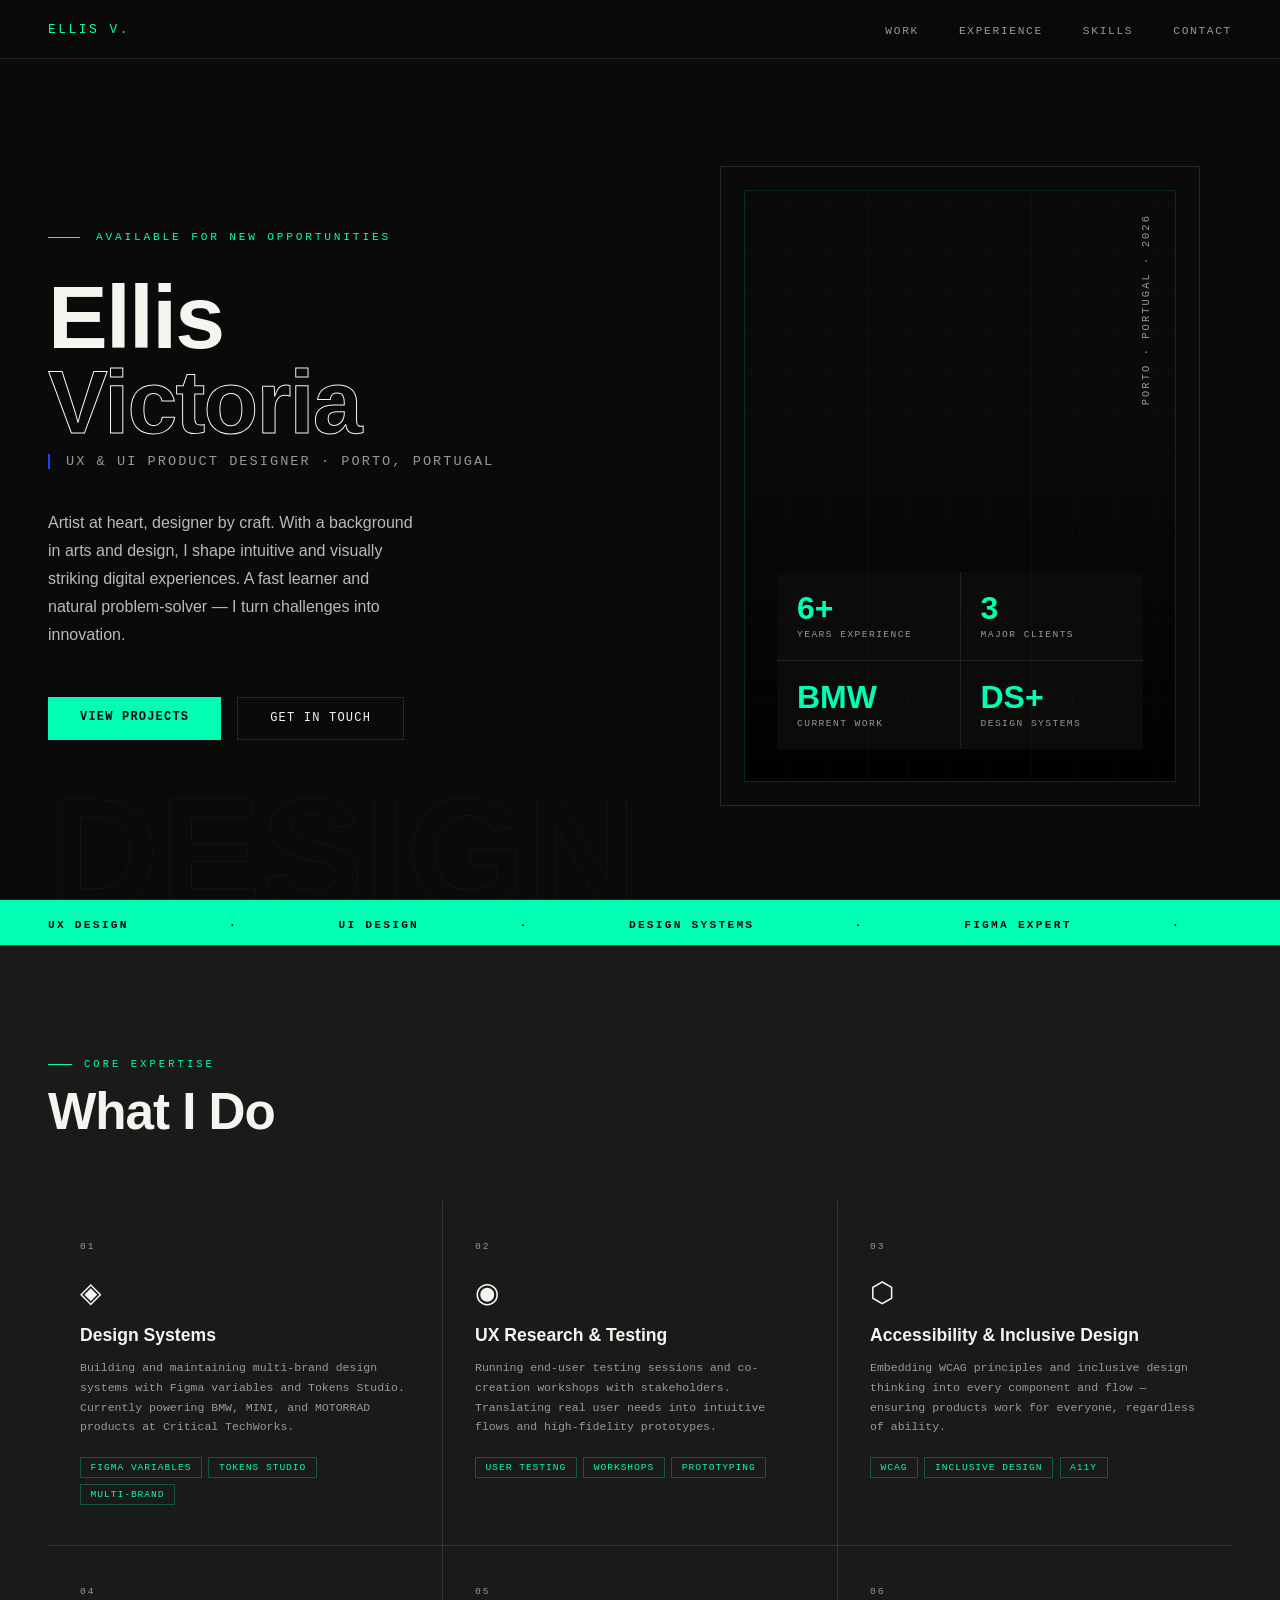
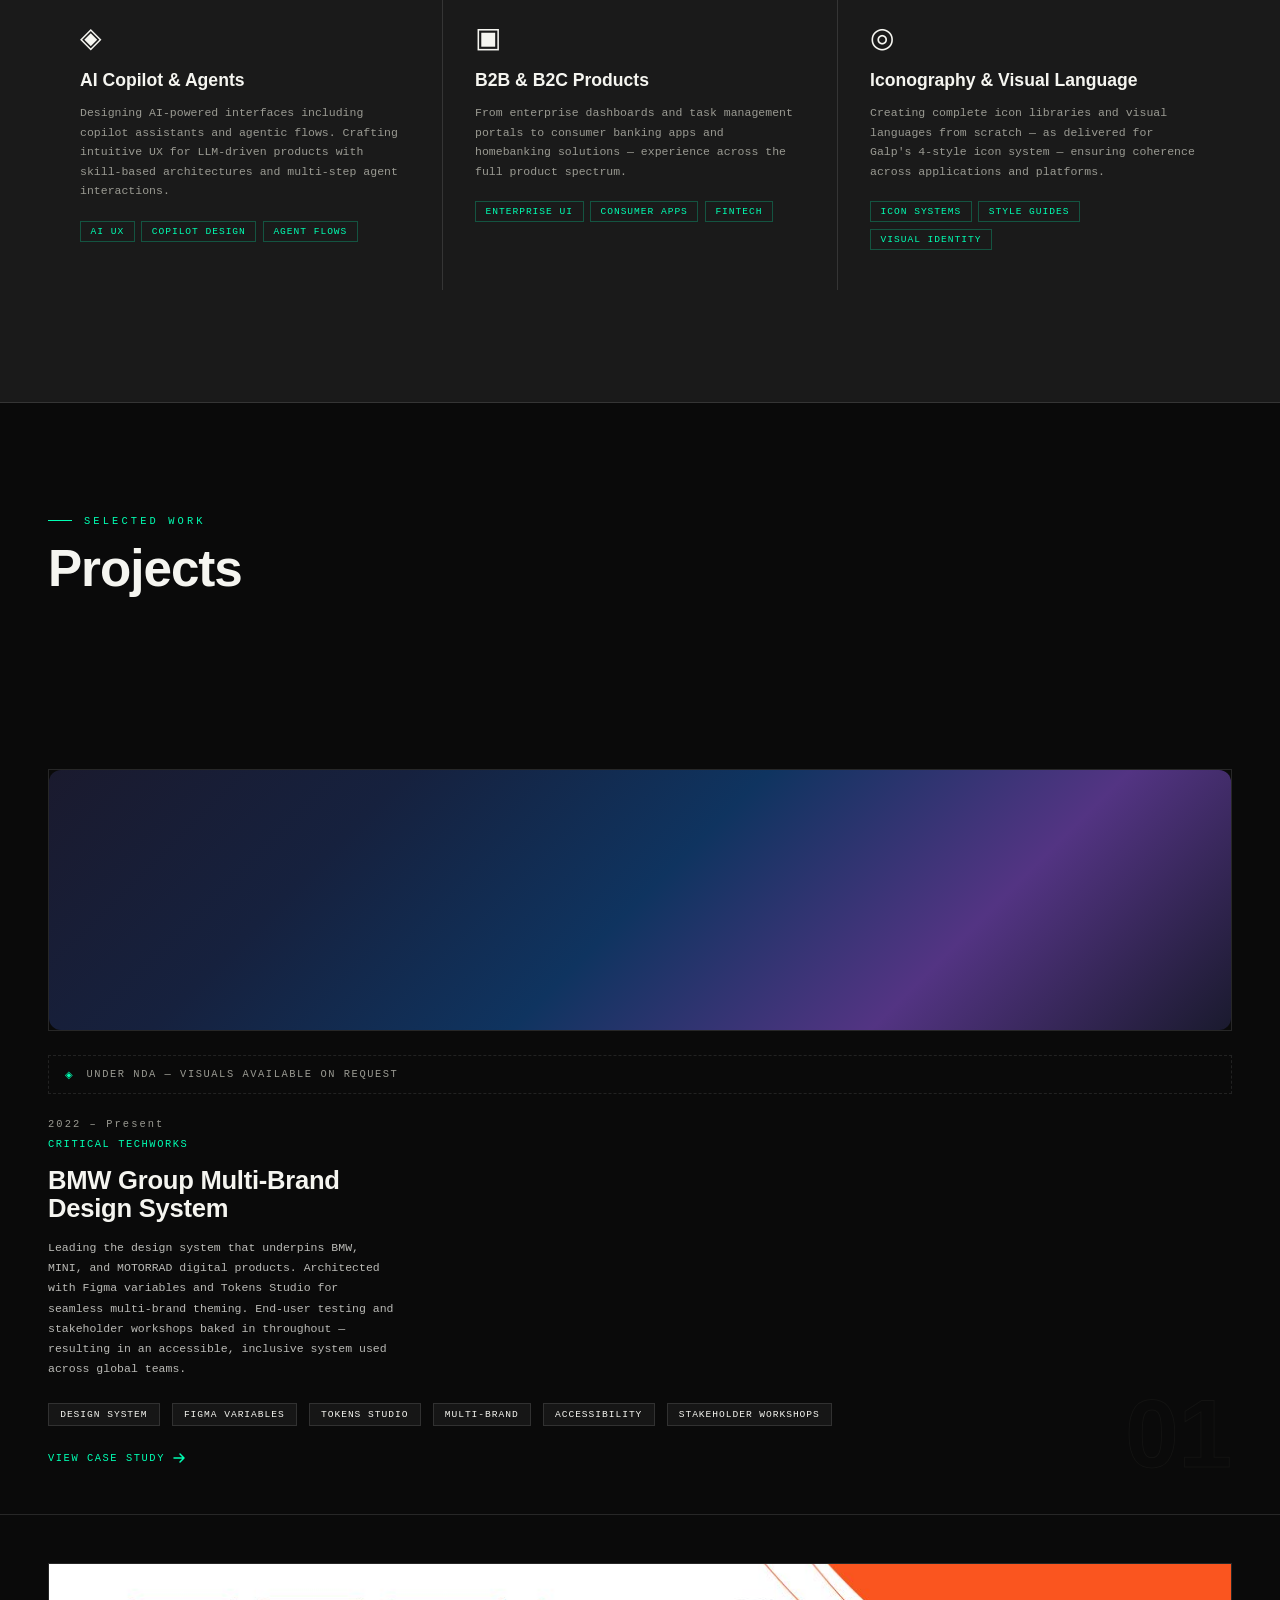
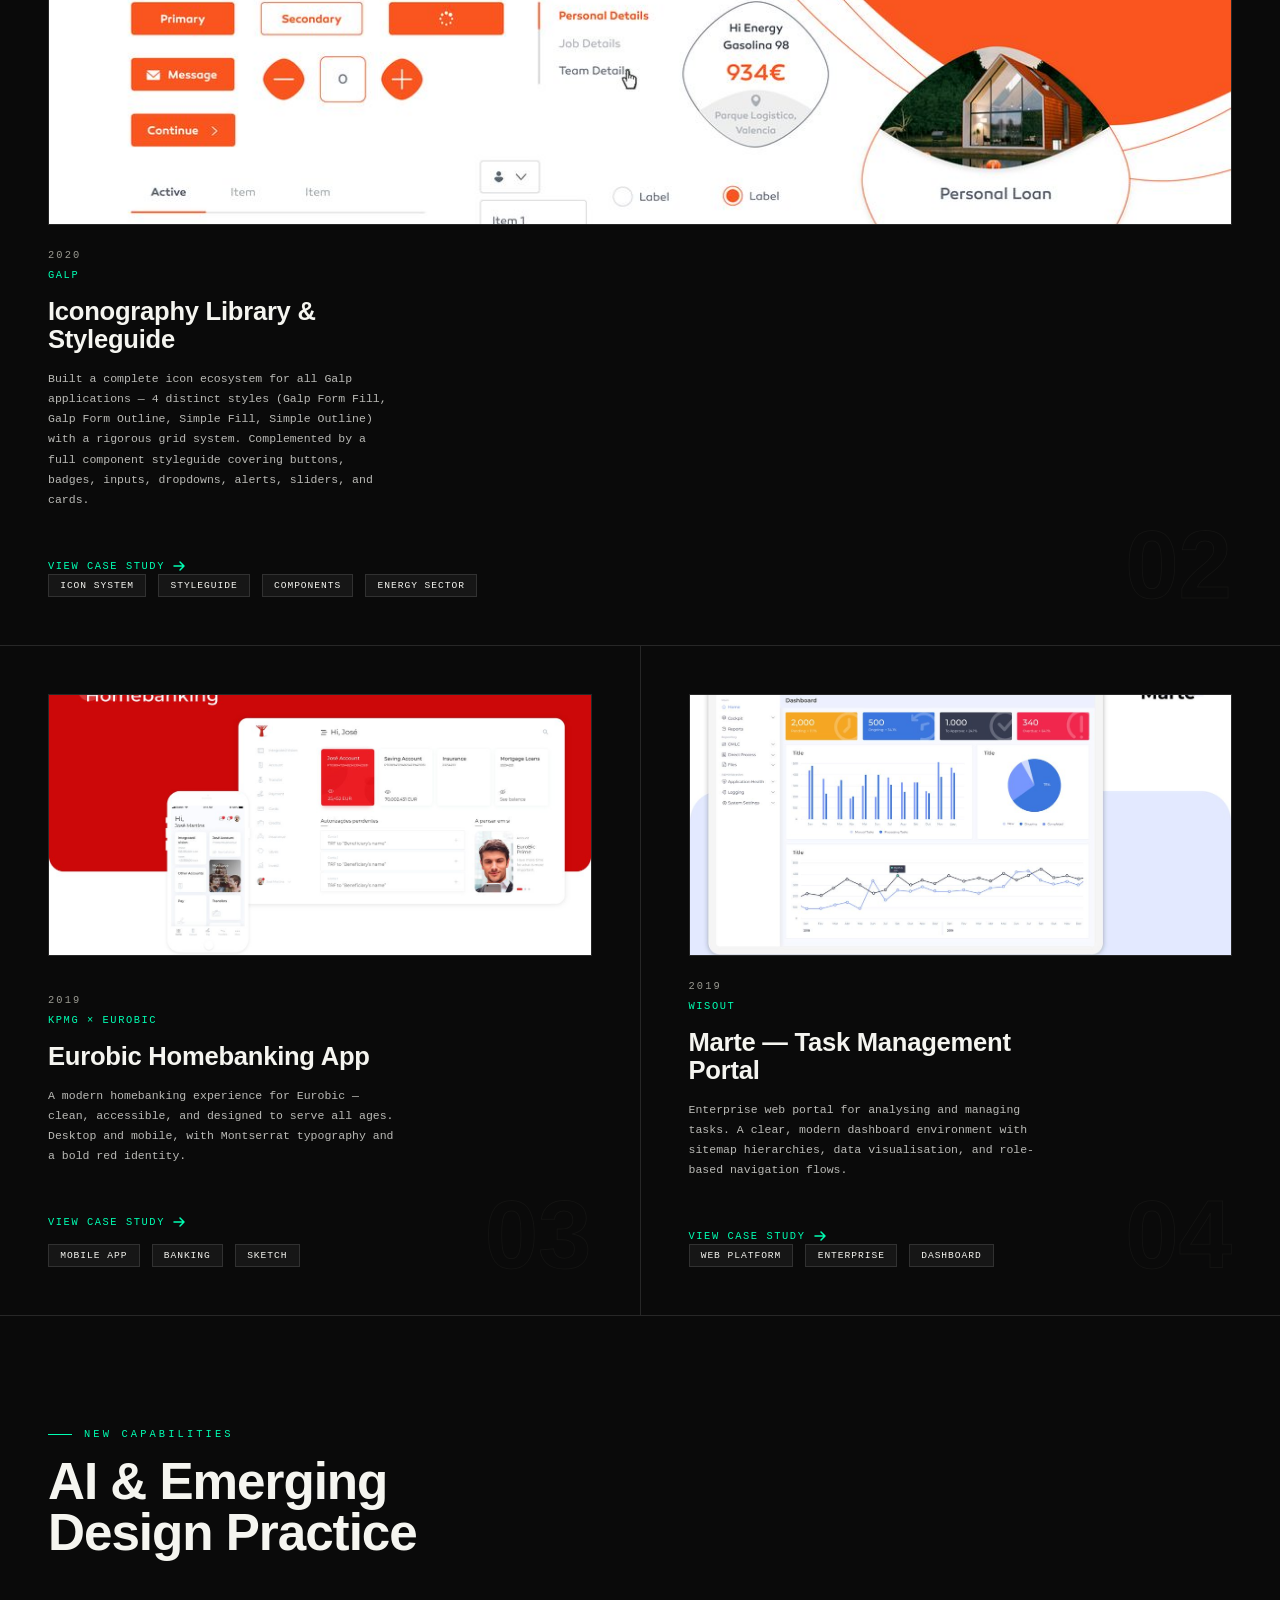
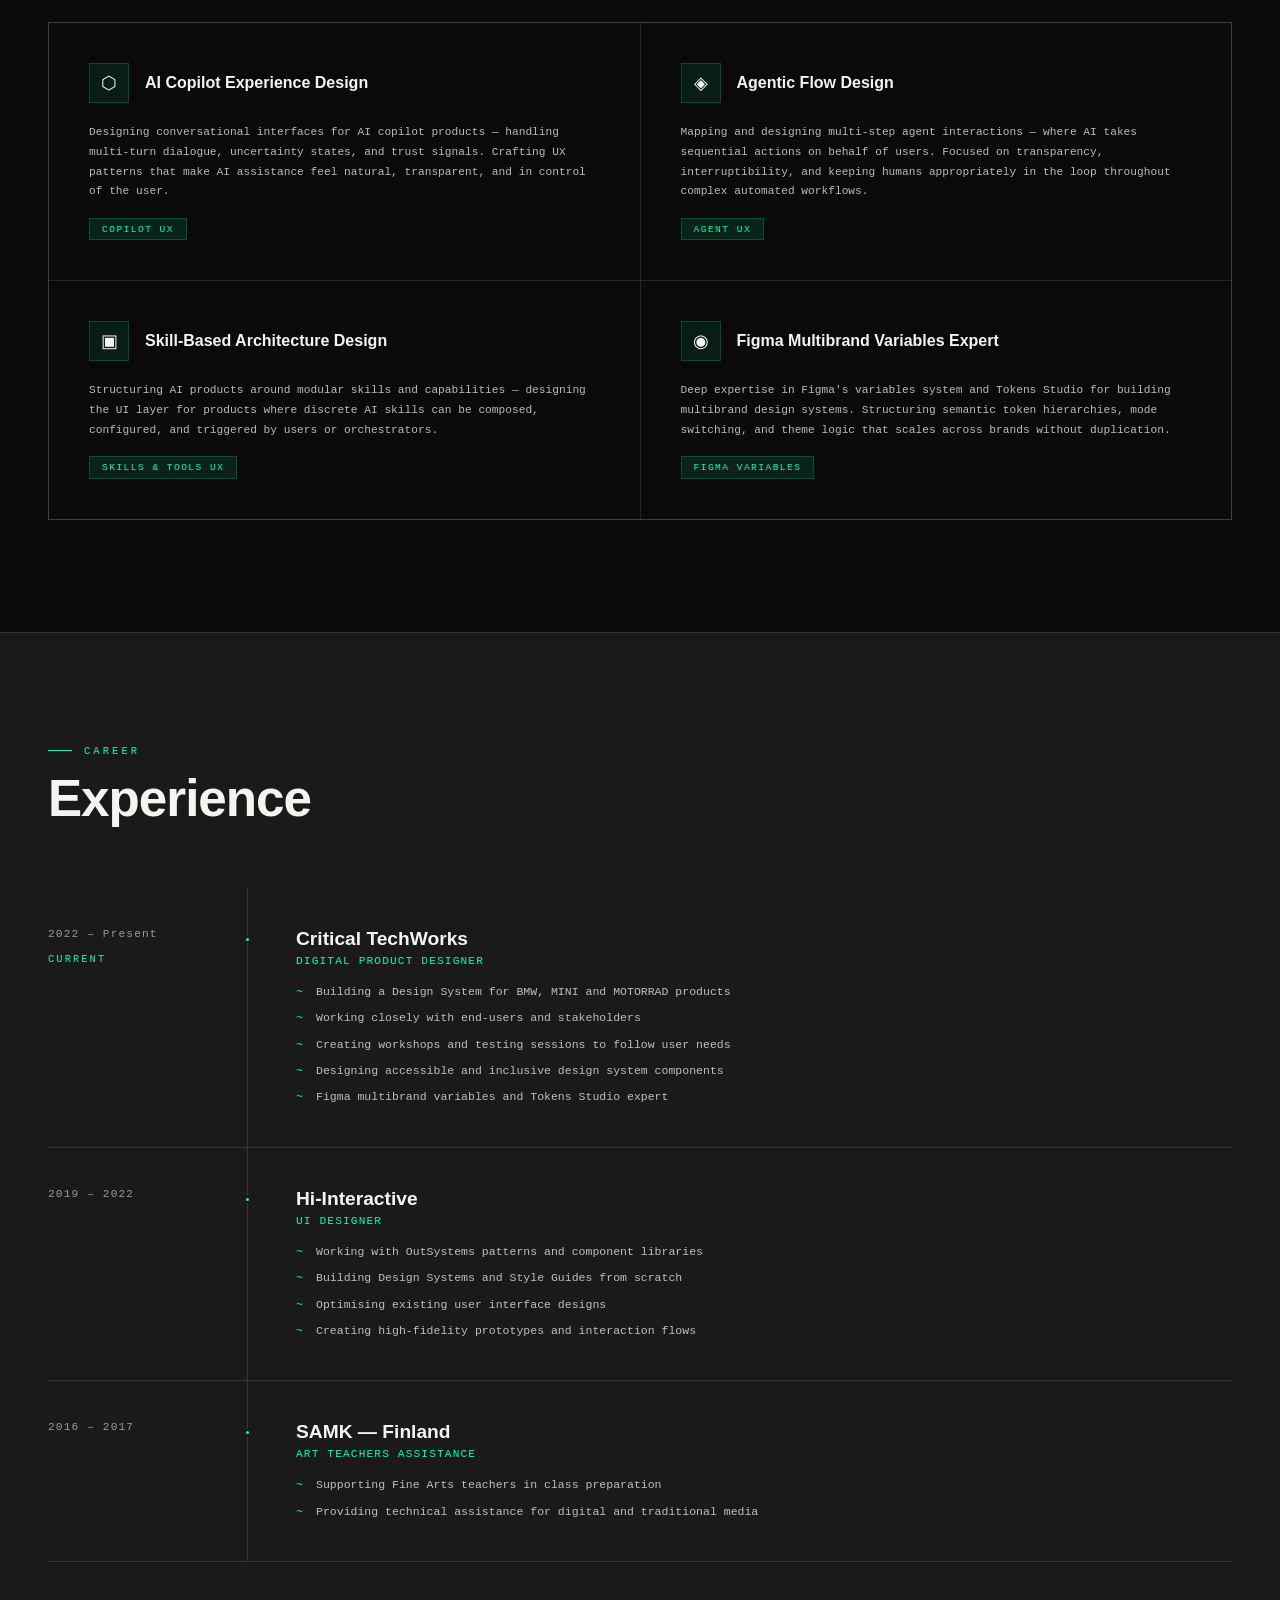
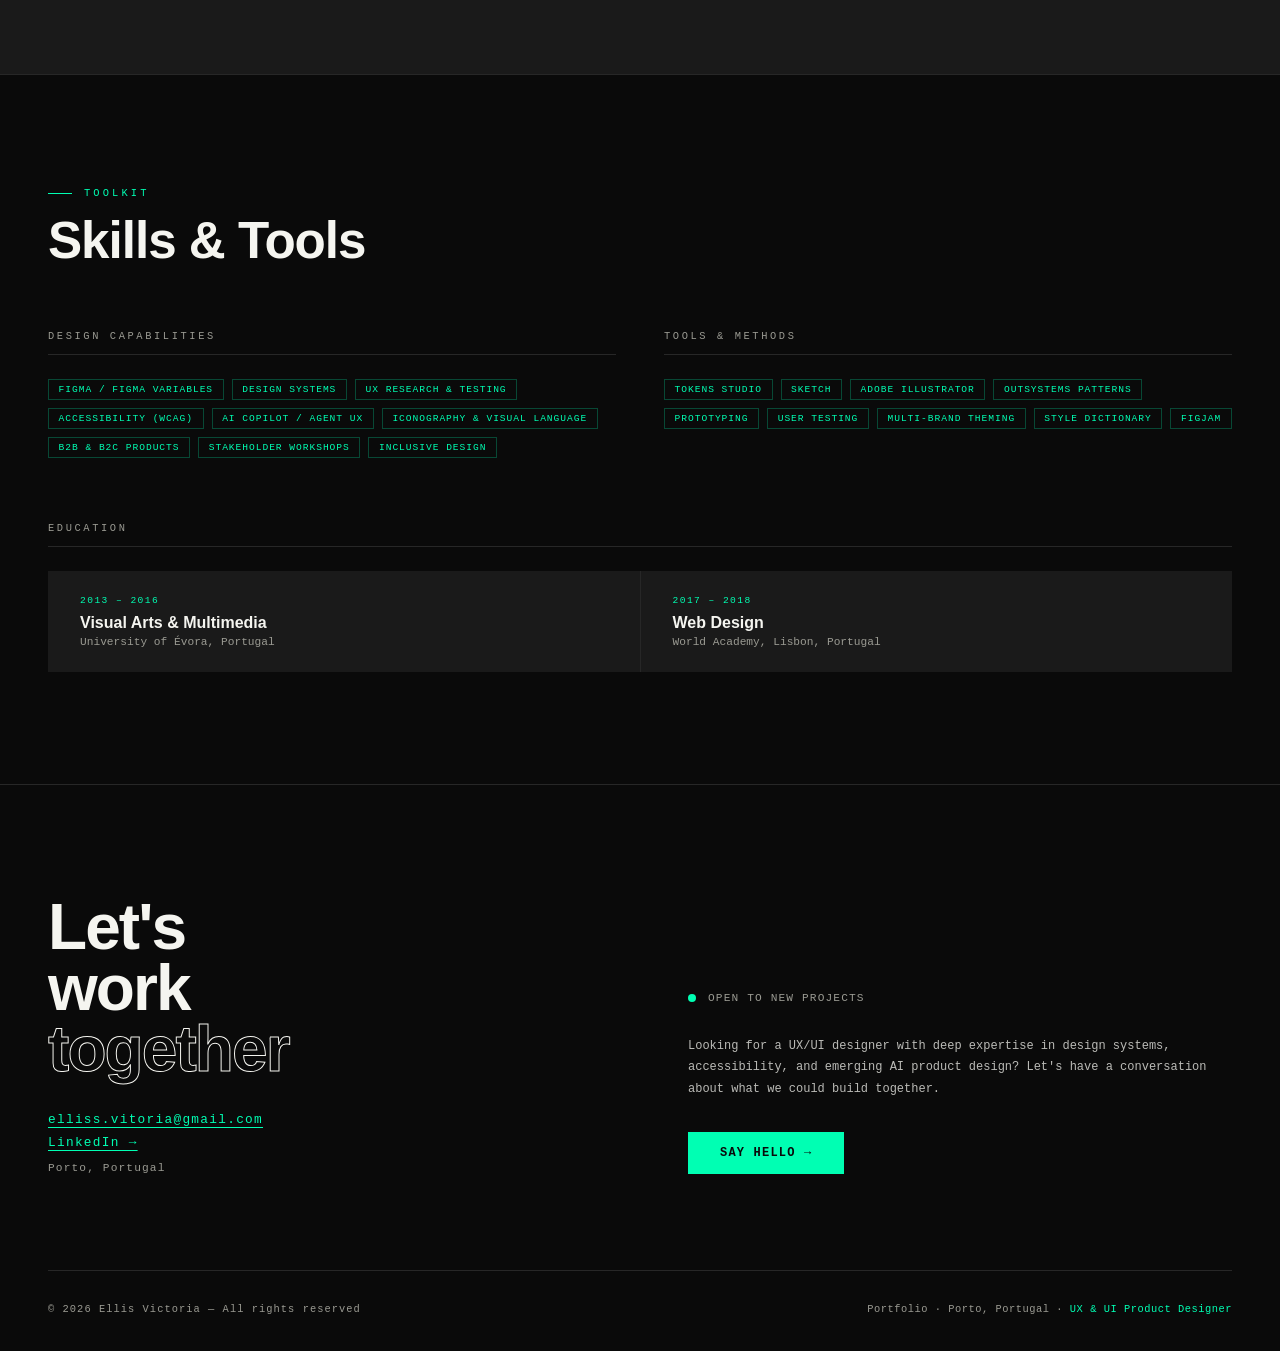
==== commit 6832fb39: "Add files via upload" ====
--- a/index.html
+++ b/index.html
@@ -821,7 +821,12 @@
     text-decoration: none;
     transition: gap 0.2s;
   }
+  .work-cta svg {
+    flex-shrink: 0;
+    transition: transform 0.2s;
+  }
   .work-cta:hover { gap: 0.75rem; }
+  .work-cta:hover svg { transform: translateX(2px); }
 
   /* SCROLL ANIMATIONS */
   .reveal {
@@ -1058,6 +1063,9 @@
 
     <div class="work-card work-card-full">
       <div class="work-accent-line"></div>
+      <div class="work-image-wrap">
+        <div class="work-img" style="aspect-ratio:16/9;background:linear-gradient(135deg,#1a1a2e 0%,#16213e 25%,#0f3460 50%,#533483 75%,#1a1a2e 100%);border-radius:var(--radius-md,12px);" aria-hidden="true"></div>
+      </div>
       <div class="work-nda-banner">
         <span class="work-nda-icon">◈</span>
         <span>Under NDA — visuals available on request</span>
@@ -1075,71 +1083,68 @@
           <span class="work-tag">Accessibility</span>
           <span class="work-tag">Stakeholder Workshops</span>
         </div>
-        <a href="work-design-system.html" class="work-cta">View Case Study →</a>
+        <a href="work-design-system.html" class="work-cta"><span>View Case Study</span><svg width="16" height="16" viewBox="0 0 16 16" fill="none" xmlns="http://www.w3.org/2000/svg" aria-hidden="true"><path d="M3 8h10M9 4l4 4-4 4" stroke="currentColor" stroke-width="1.5" stroke-linecap="round" stroke-linejoin="round"/></svg></a>
       </div>
       <div class="work-num">01</div>
     </div>
 
-    <div class="work-card">
+    <div class="work-card work-card-full">
       <div class="work-accent-line"></div>
       <div class="work-image-wrap">
-        <img src="[data-uri]" alt="Eurobic homebanking desktop interface" class="work-img">
-        <img src="[data-uri]" alt="Eurobic mobile app screens" class="work-img">
-      </div>
-      <div>
-        <div class="work-year">2019</div>
-        <div class="work-client">KPMG × Eurobic</div>
-        <h3 class="work-title">Eurobic Homebanking App</h3>
-        <p class="work-desc">A modern homebanking experience for Eurobic — clean, accessible, and designed to serve all ages. Desktop and mobile, with Montserrat typography and a bold red identity.</p>
-        <a href="work-eurobic.html" class="work-cta">View Case Study →</a>
-      </div>
-      <div class="work-meta">
-        <span class="work-tag">Mobile App</span>
-        <span class="work-tag">Banking</span>
-        <span class="work-tag">Sketch</span>
-      </div>
-      <div class="work-num">02</div>
-    </div>
-
-    <div class="work-card">
-      <div class="work-accent-line"></div>
-      <div class="work-image-wrap">
-        <img src="[data-uri]" alt="Marte dashboard interface" class="work-img">
-        <img src="[data-uri]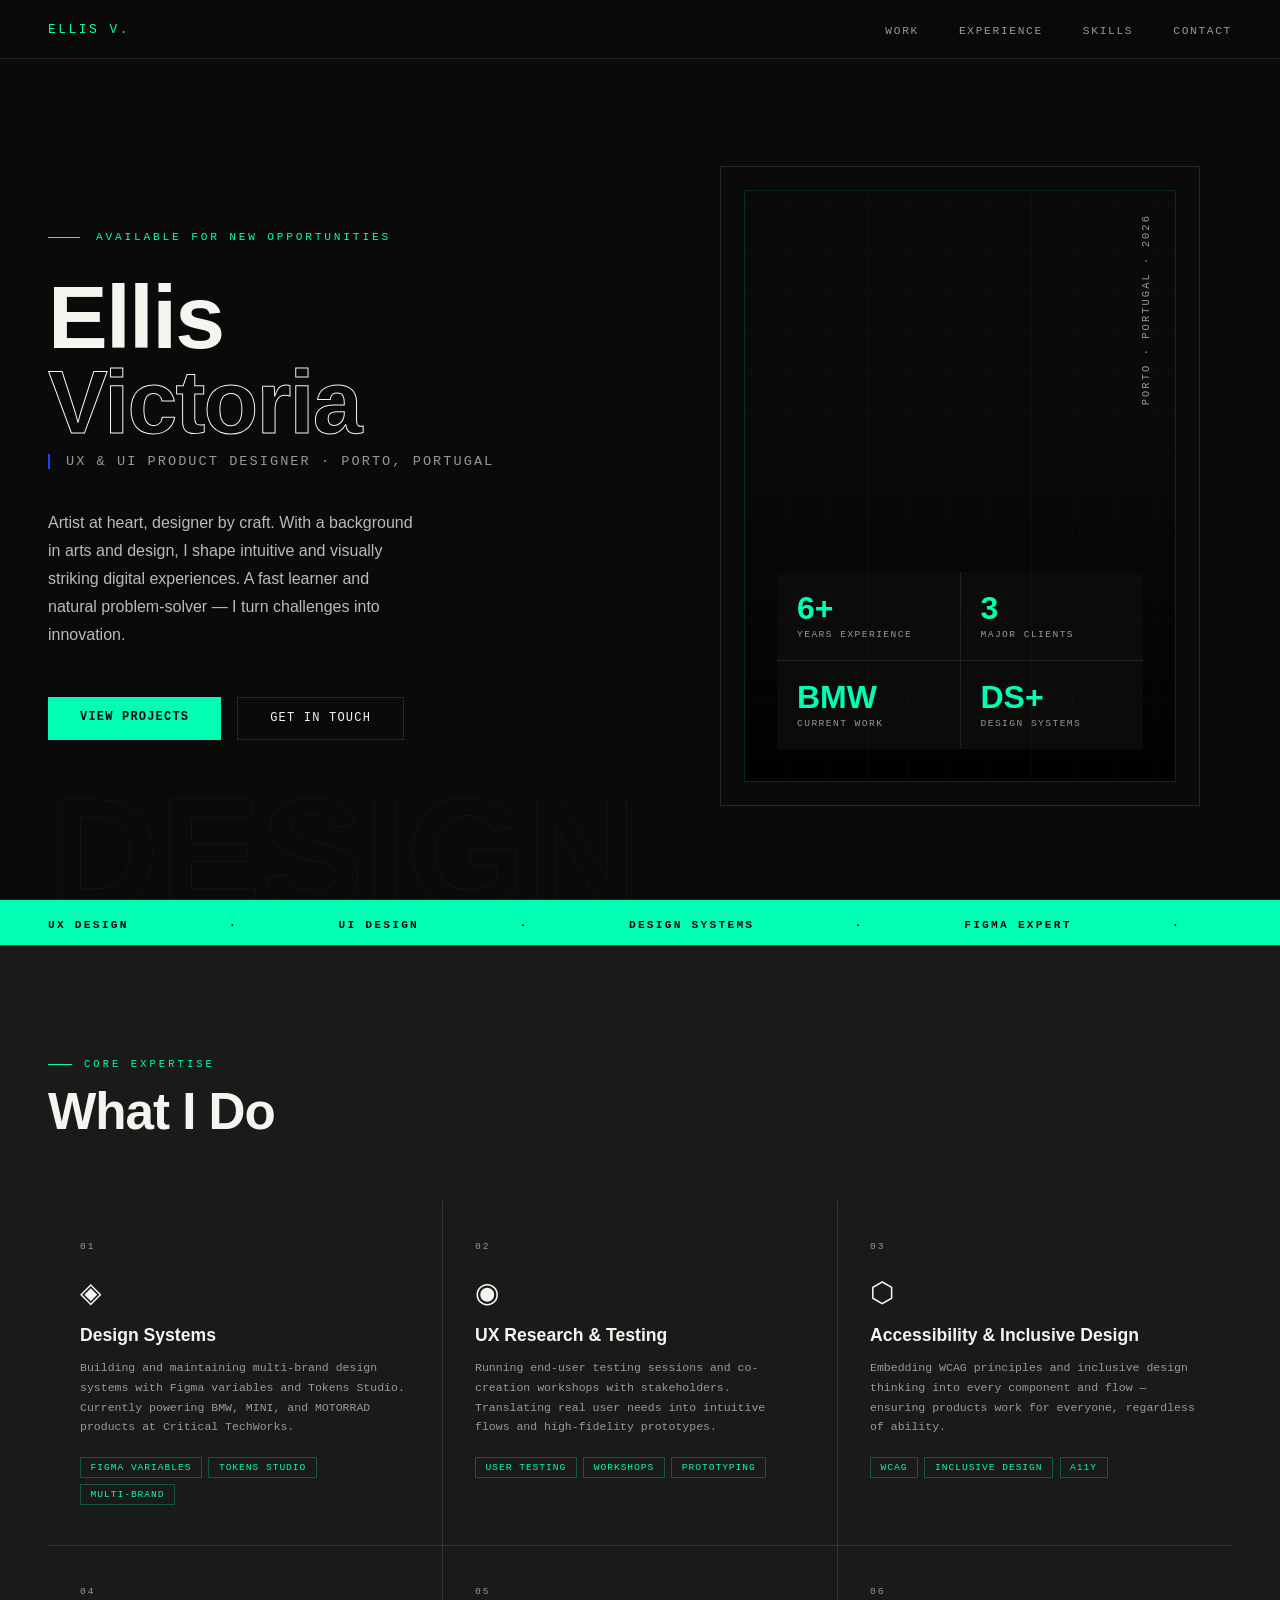
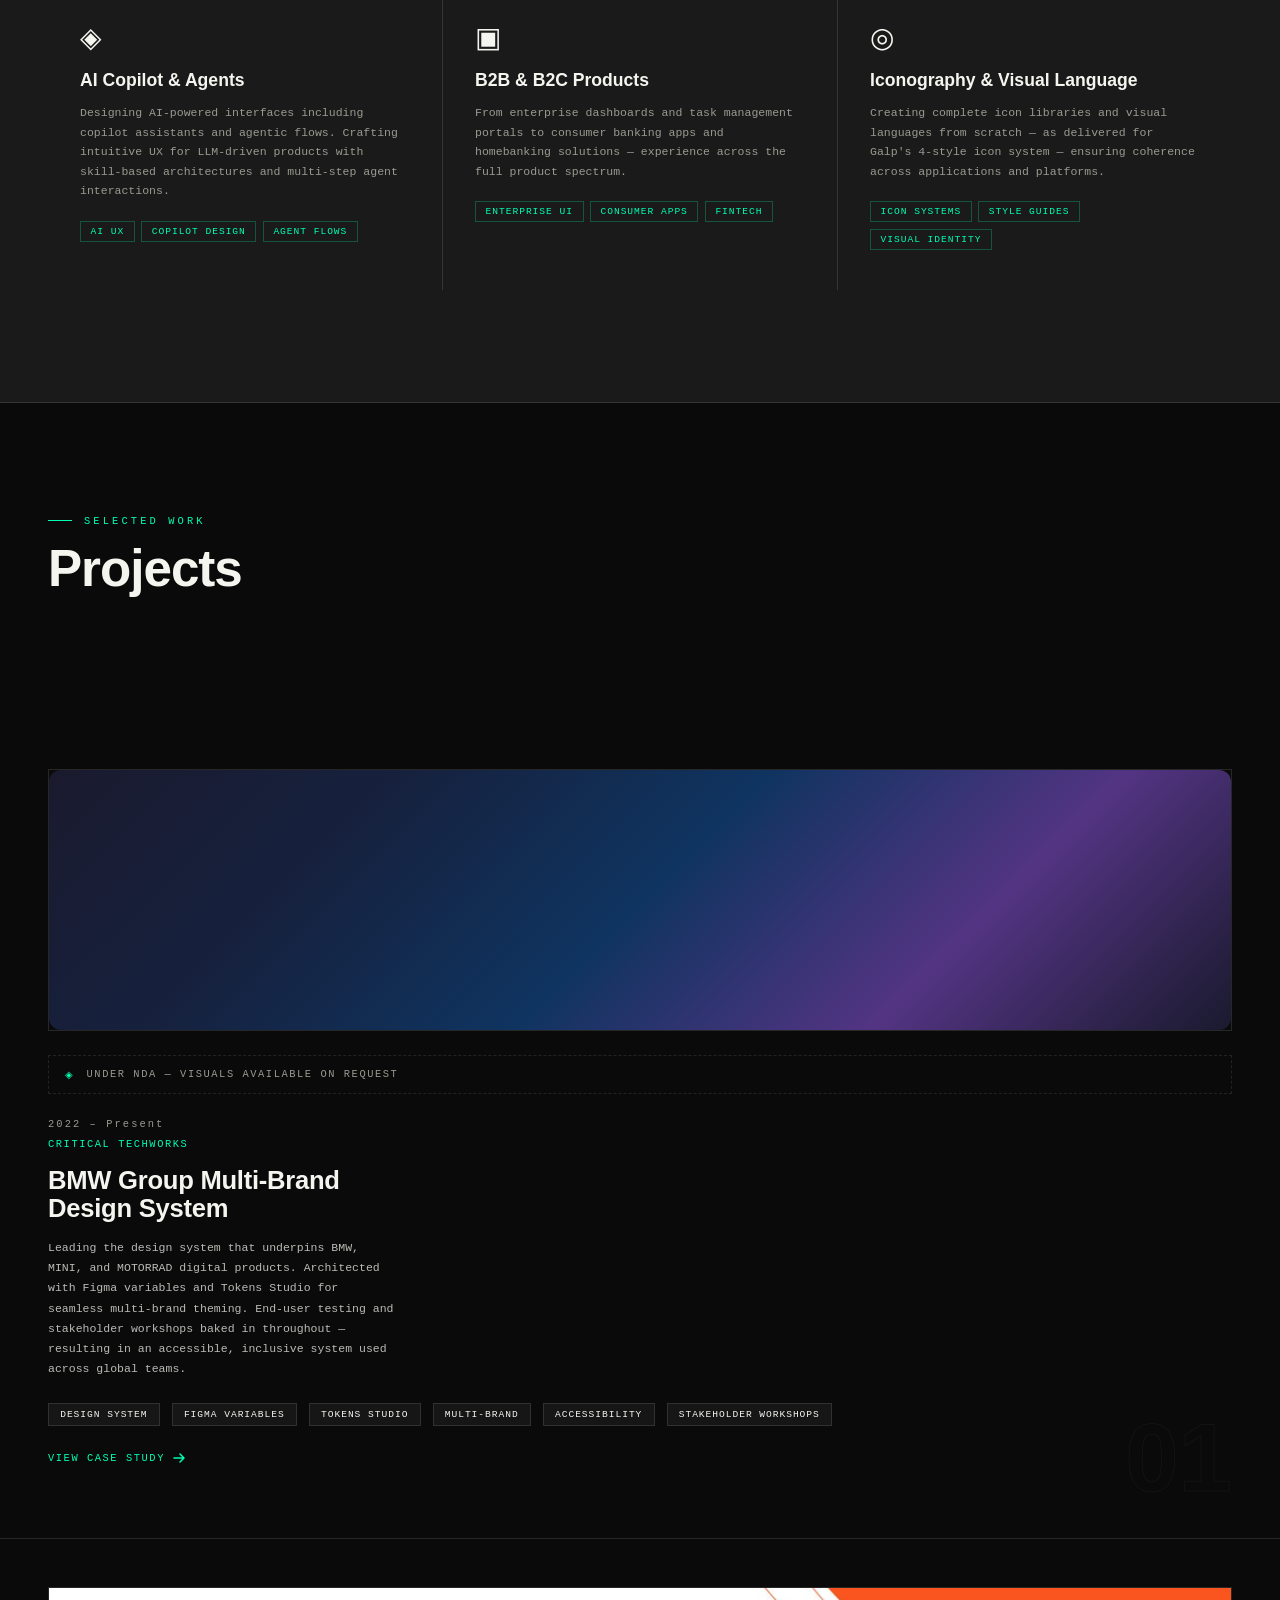
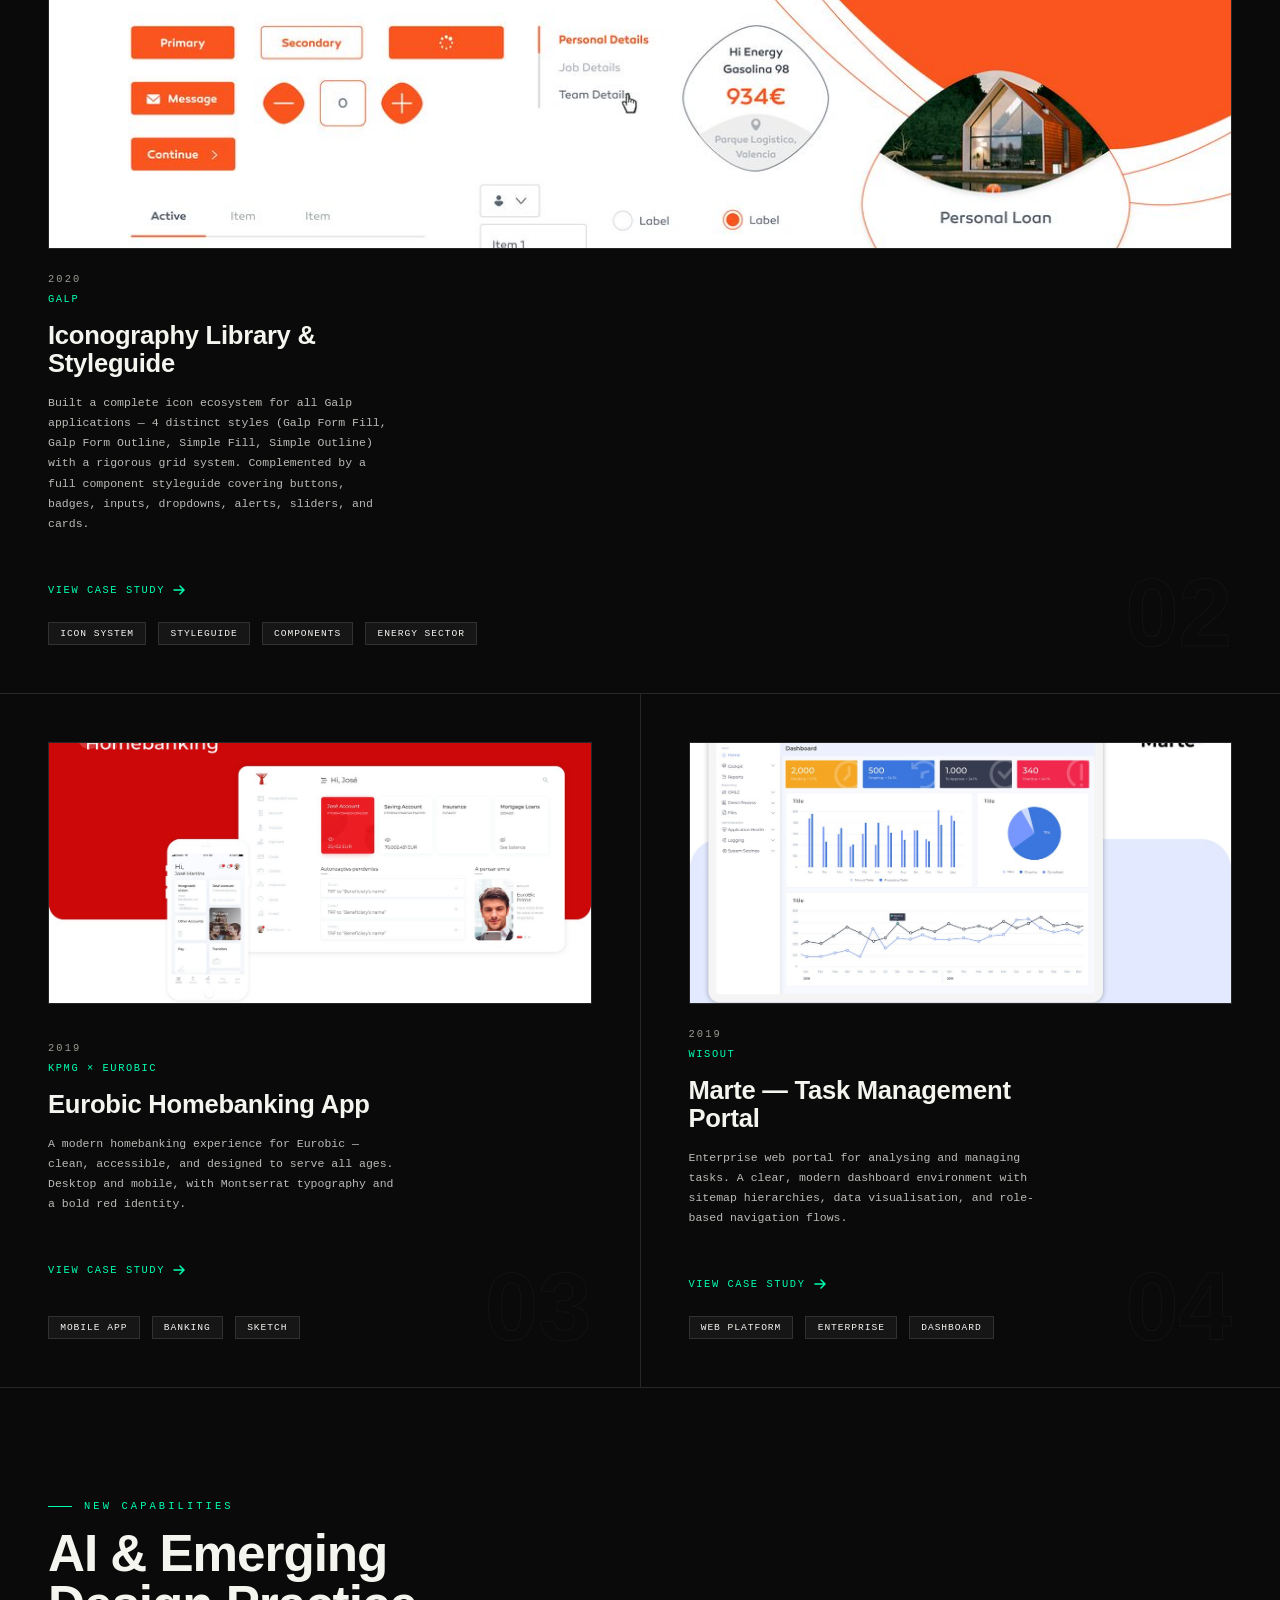
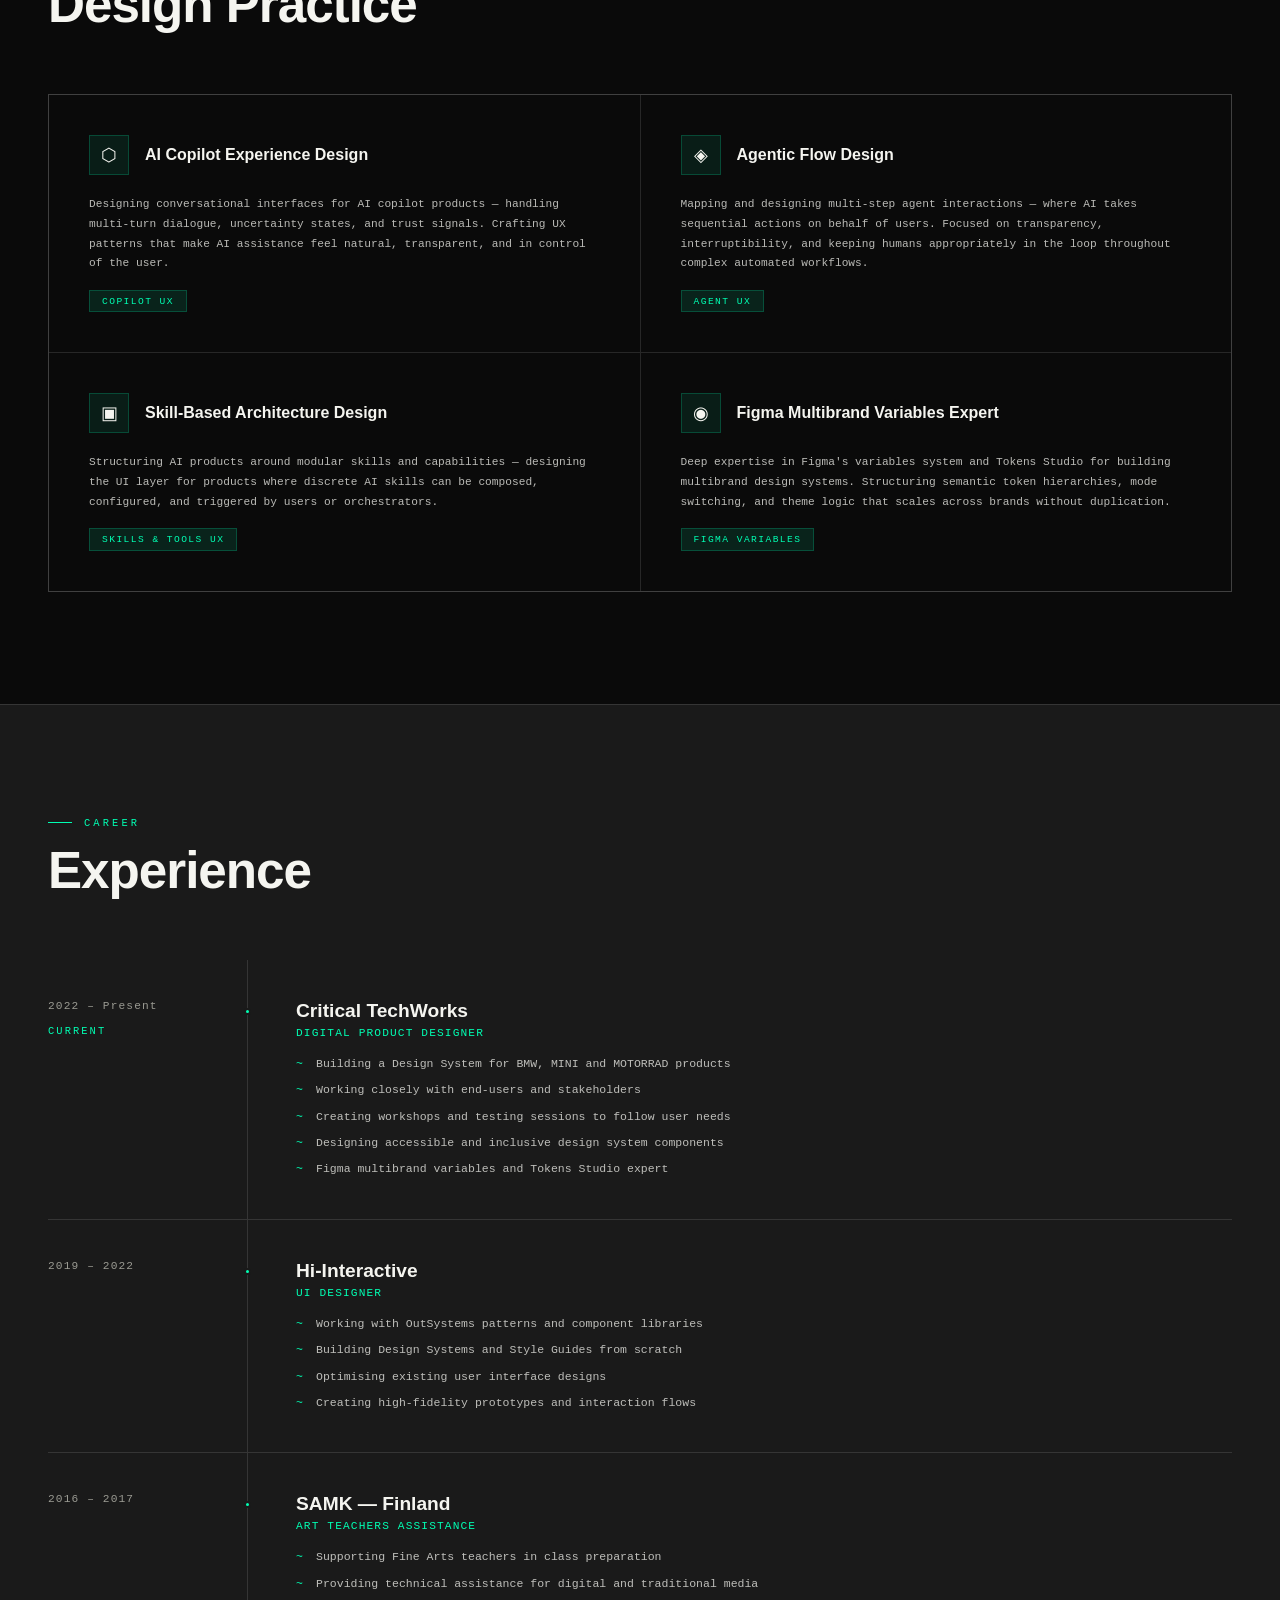
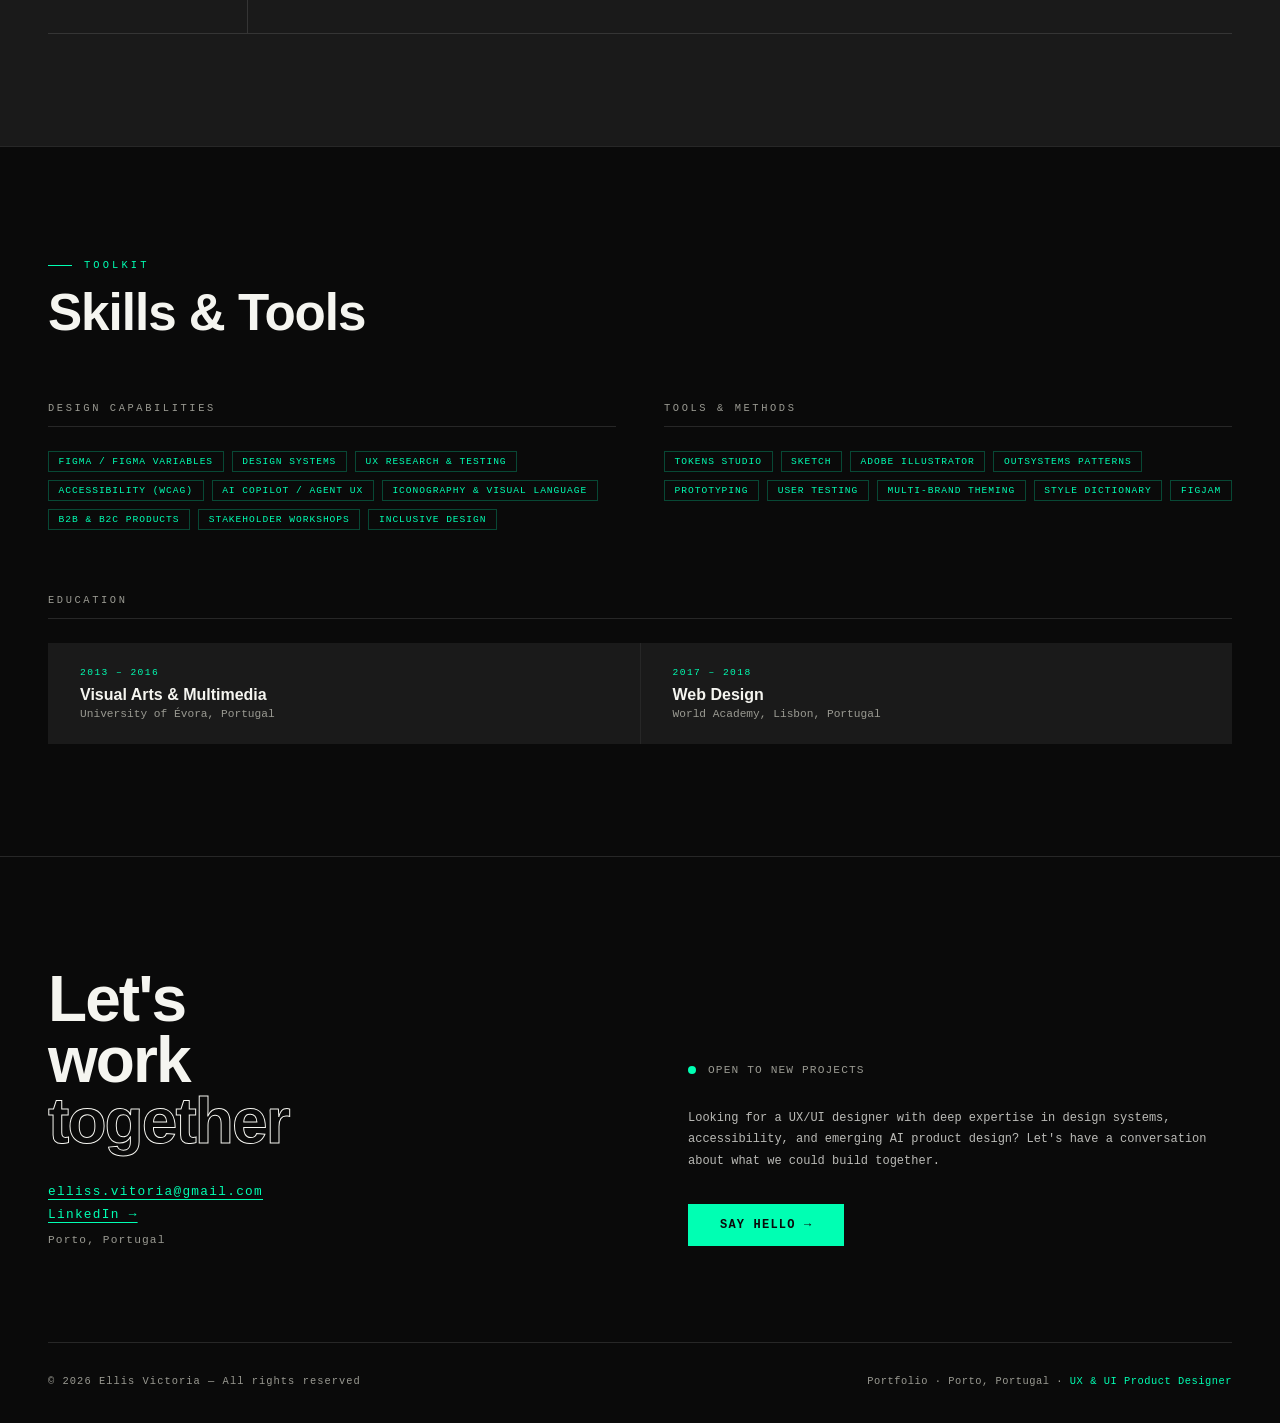
==== commit fe6d5a1c: "Add files via upload" ====
--- a/index.html
+++ b/index.html
@@ -818,6 +818,7 @@
     text-transform: uppercase;
     color: var(--cyan);
     margin-top: 1.5rem;
+    margin-bottom: 1.5rem;
     text-decoration: none;
     transition: gap 0.2s;
   }
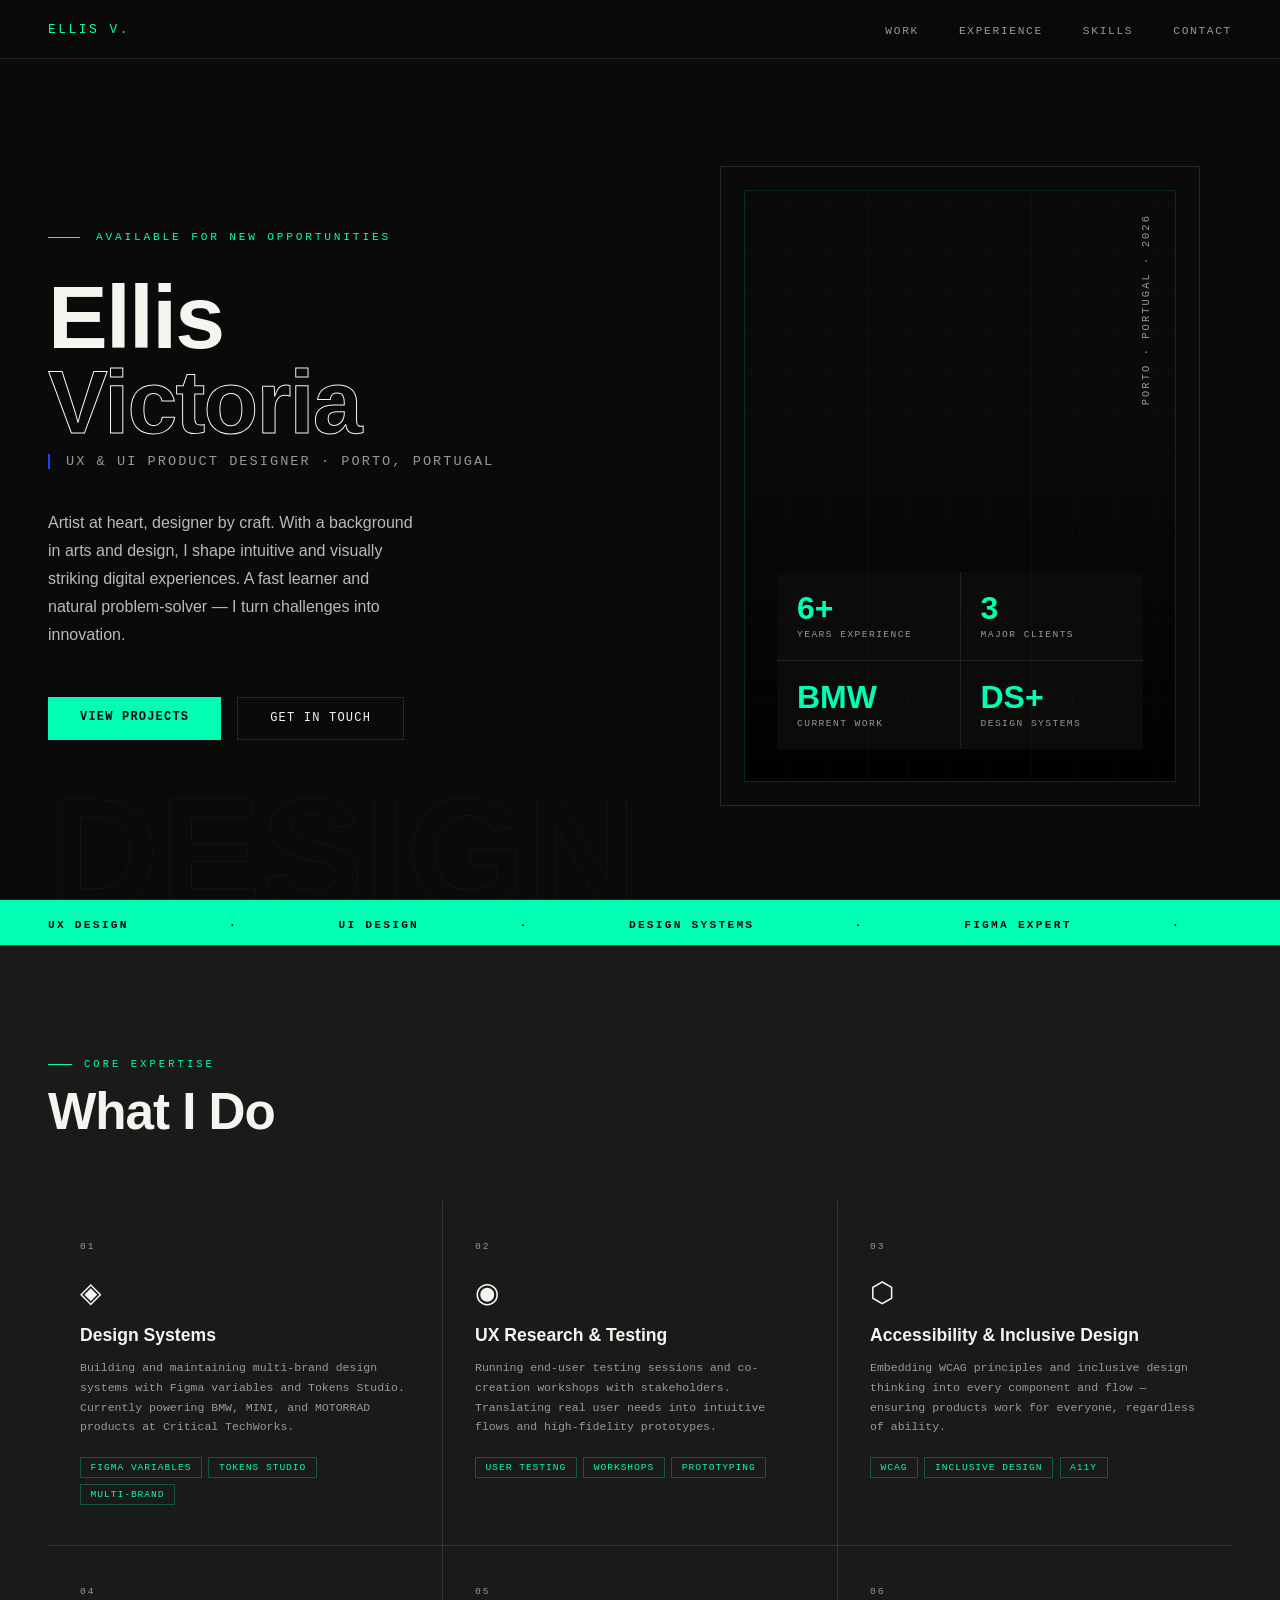
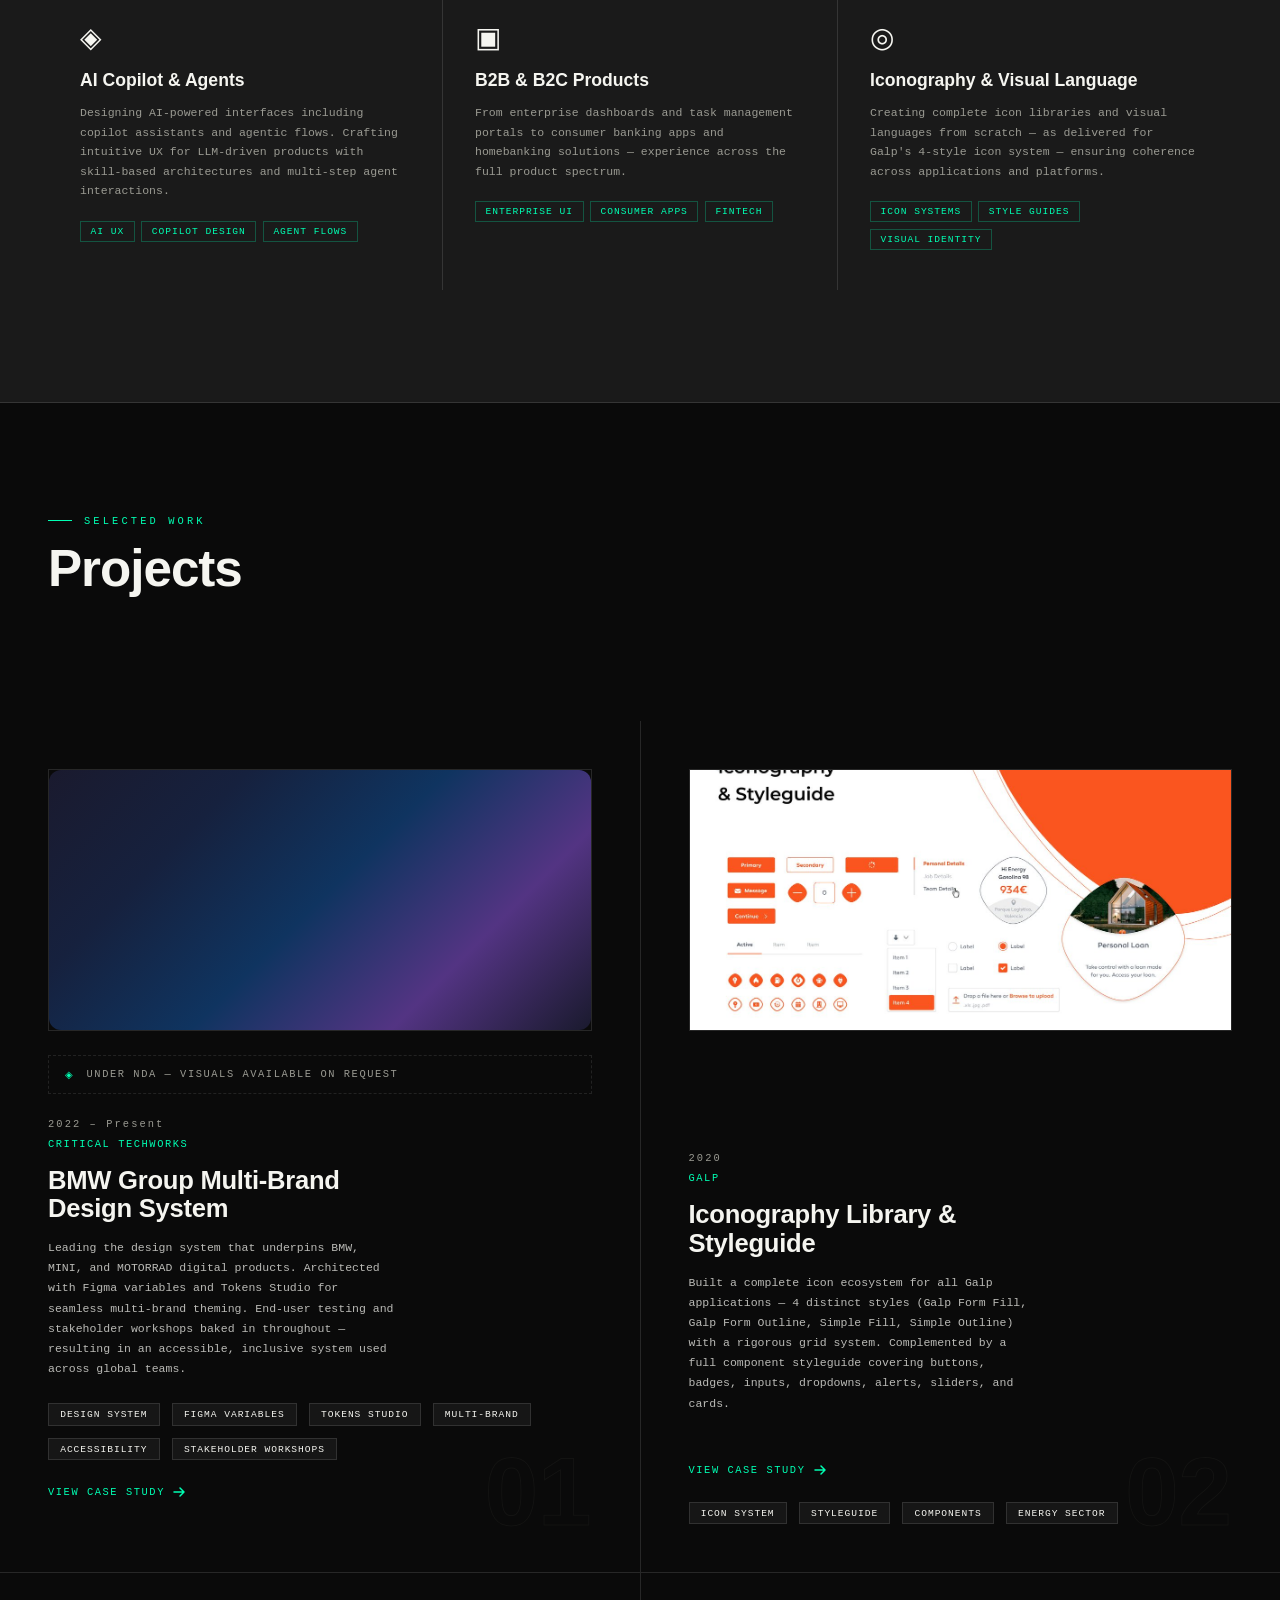
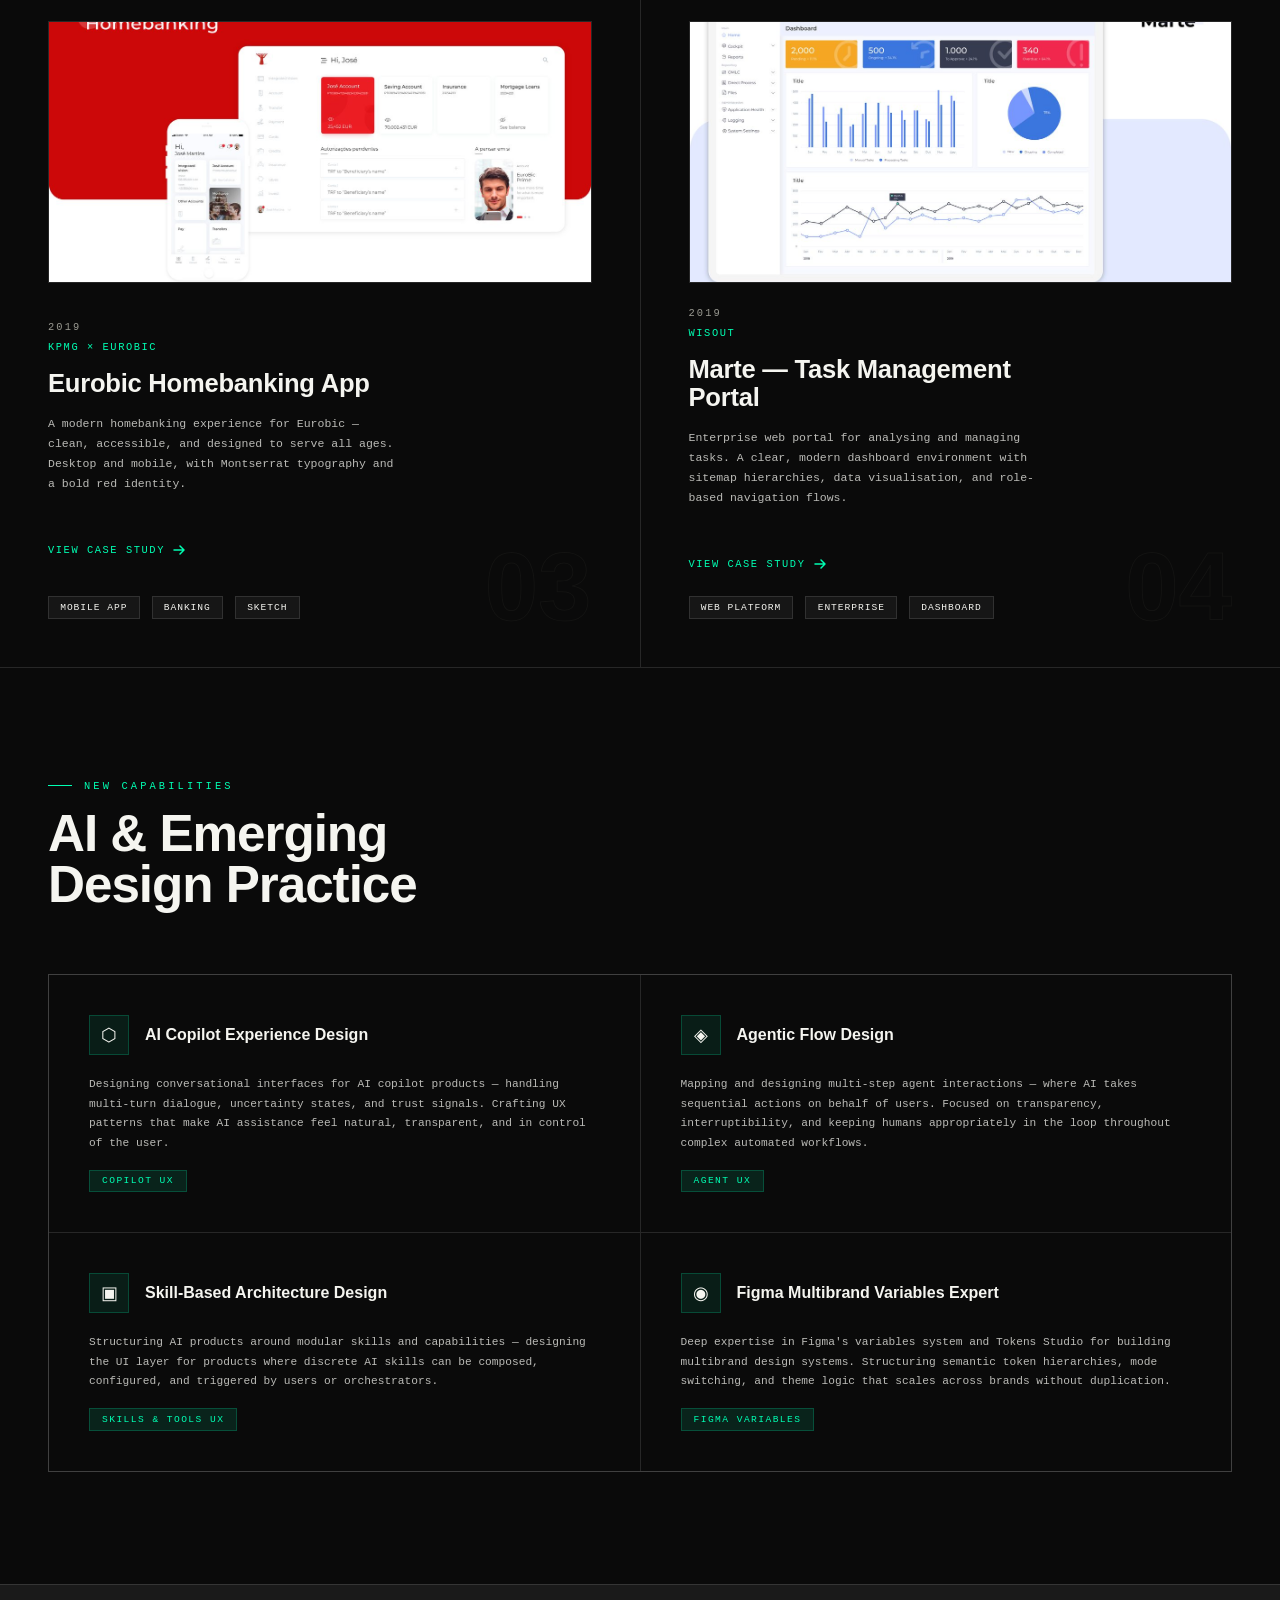
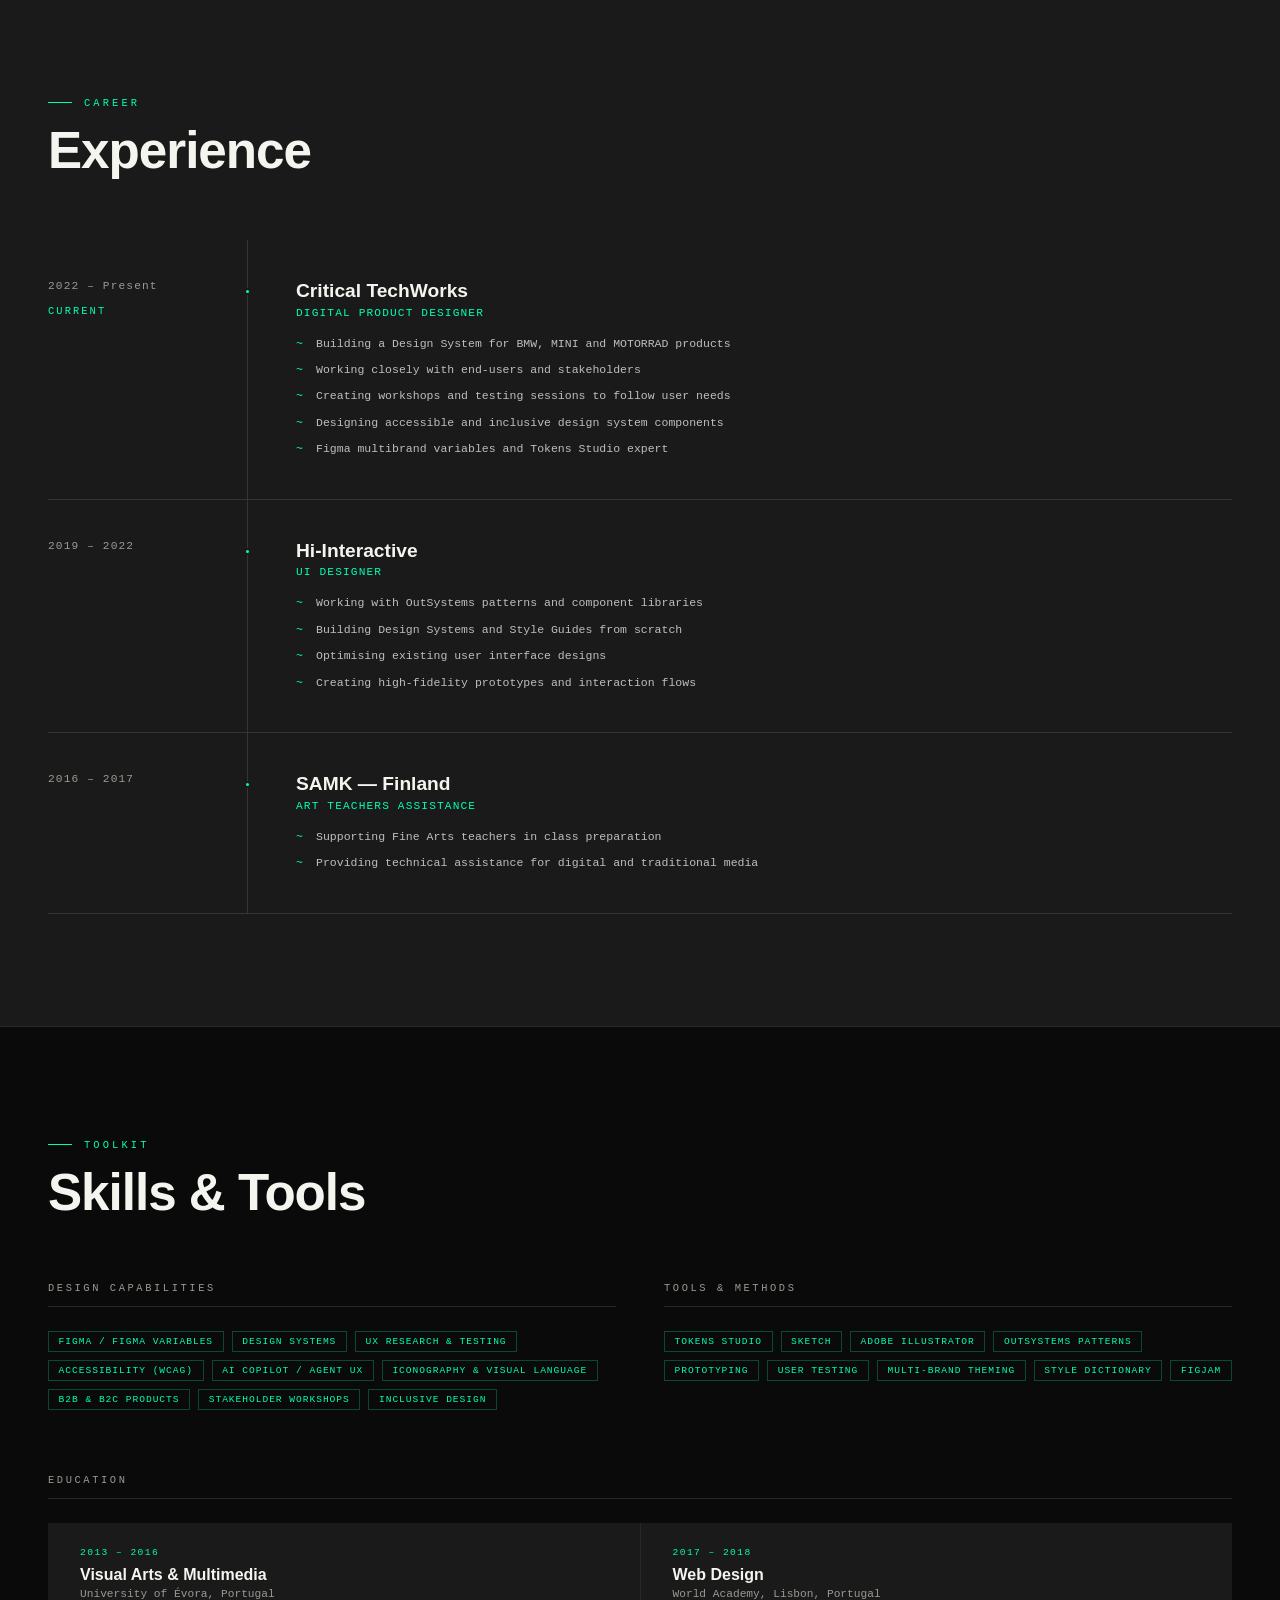
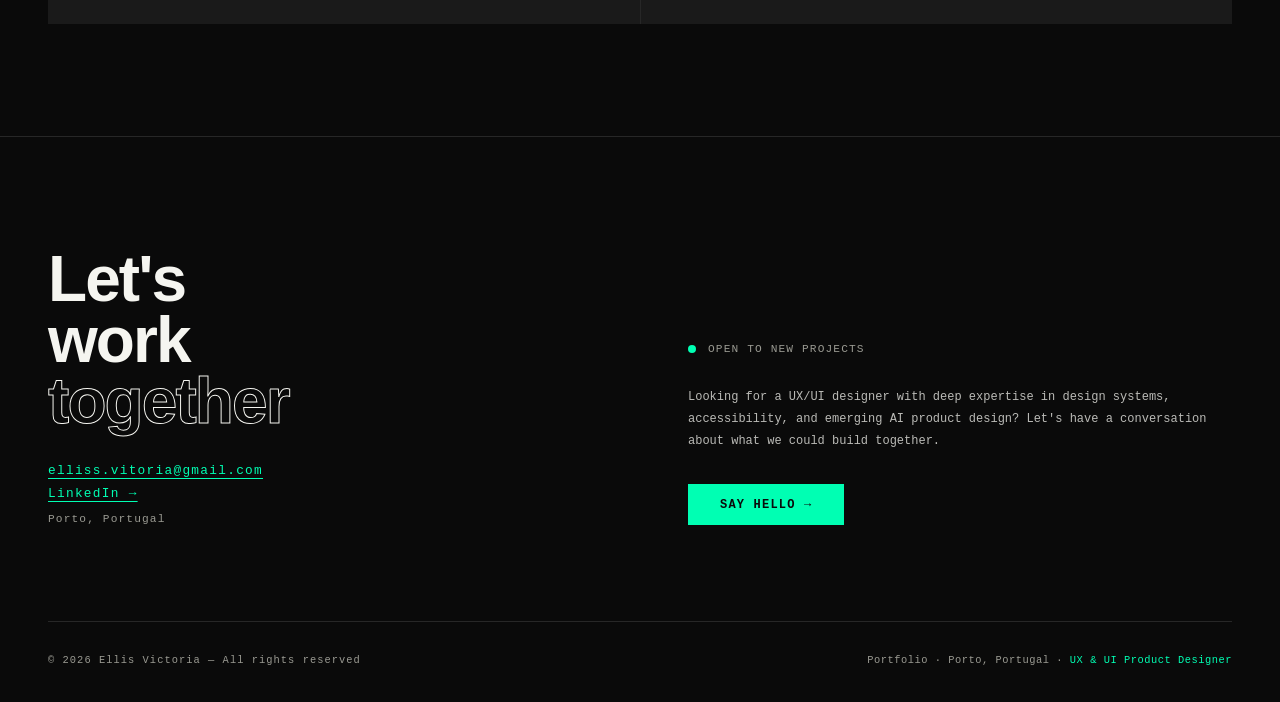
==== commit 7d7788d0: "Add files via upload" ====
--- a/index.html
+++ b/index.html
@@ -1062,7 +1062,7 @@
   </div>
   <div class="work-grid reveal">
 
-    <div class="work-card work-card-full">
+    <div class="work-card">
       <div class="work-accent-line"></div>
       <div class="work-image-wrap">
         <div class="work-img" style="aspect-ratio:16/9;background:linear-gradient(135deg,#1a1a2e 0%,#16213e 25%,#0f3460 50%,#533483 75%,#1a1a2e 100%);border-radius:var(--radius-md,12px);" aria-hidden="true"></div>
@@ -1089,7 +1089,7 @@
       <div class="work-num">01</div>
     </div>
 
-    <div class="work-card work-card-full">
+    <div class="work-card">
       <div class="work-accent-line"></div>
       <div class="work-image-wrap">
         <img src="[data-uri]" alt="Galp styleguide and iconography" class="work-img">
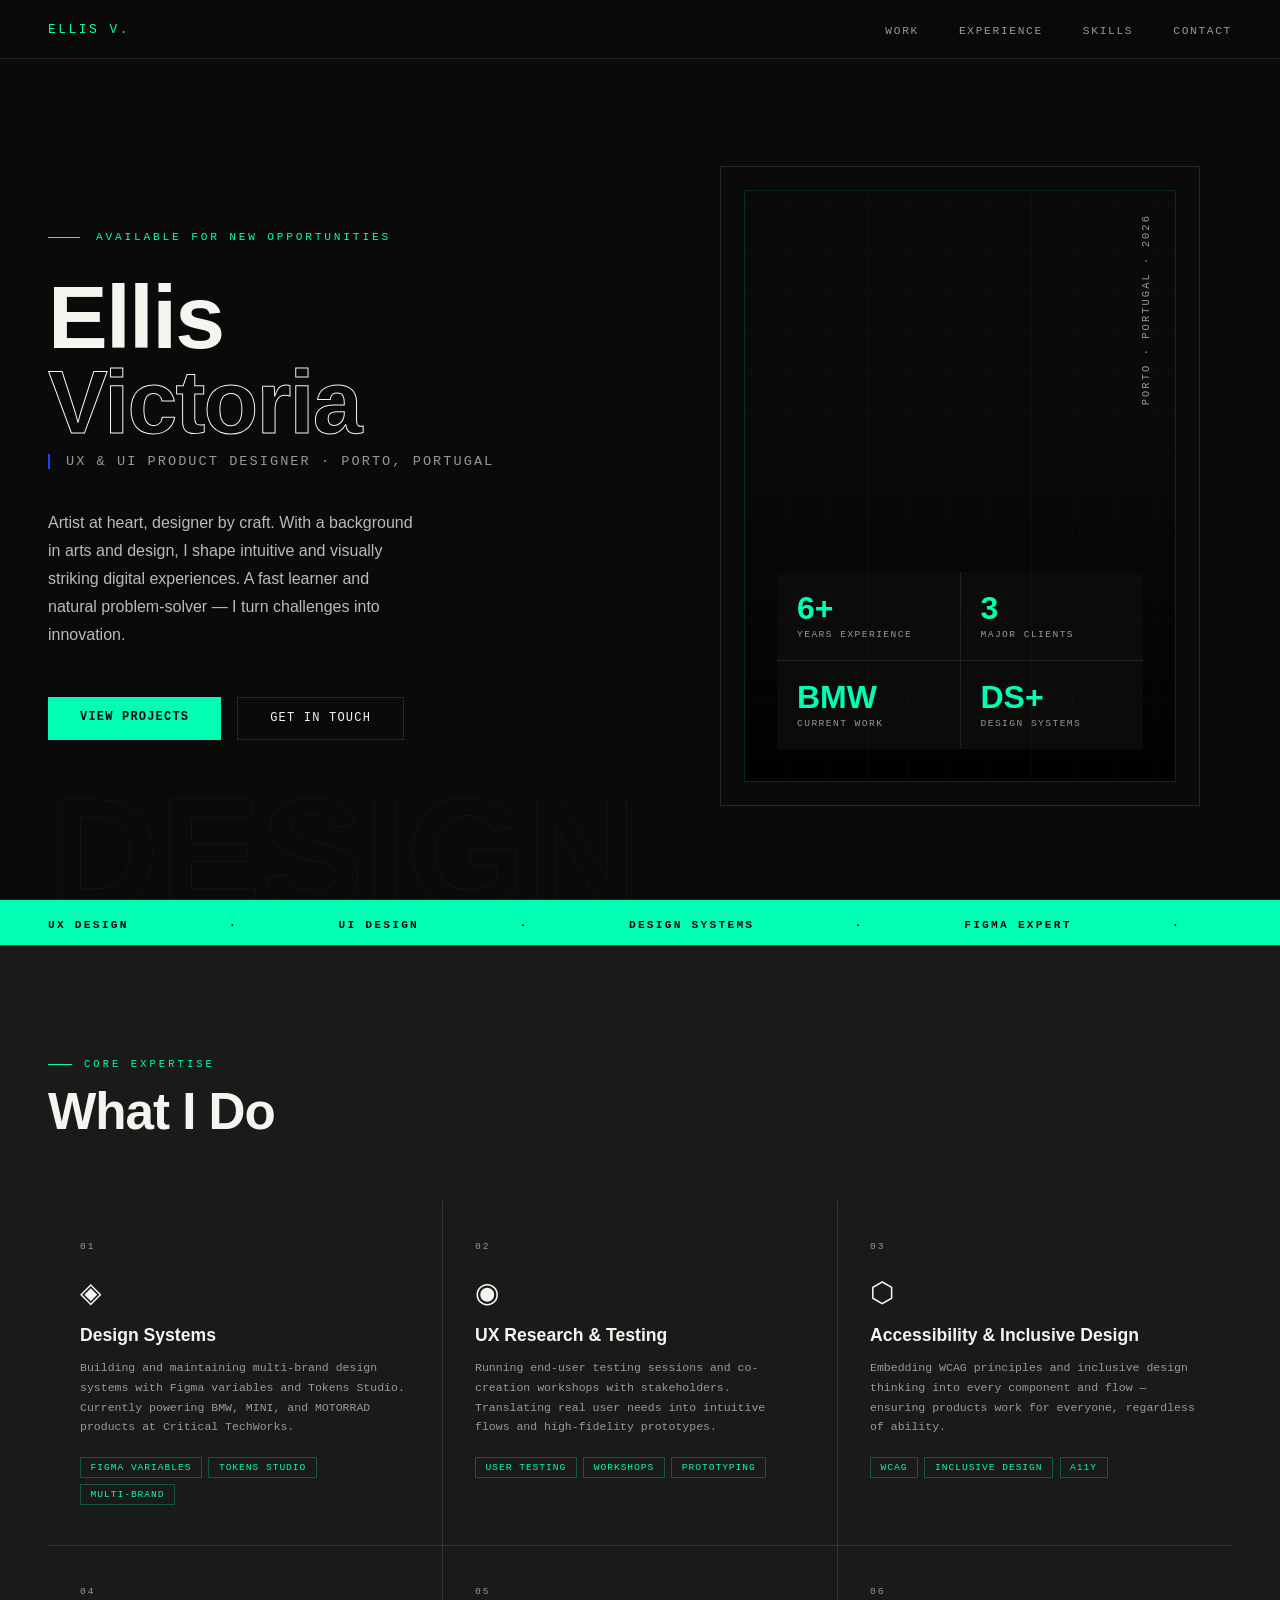
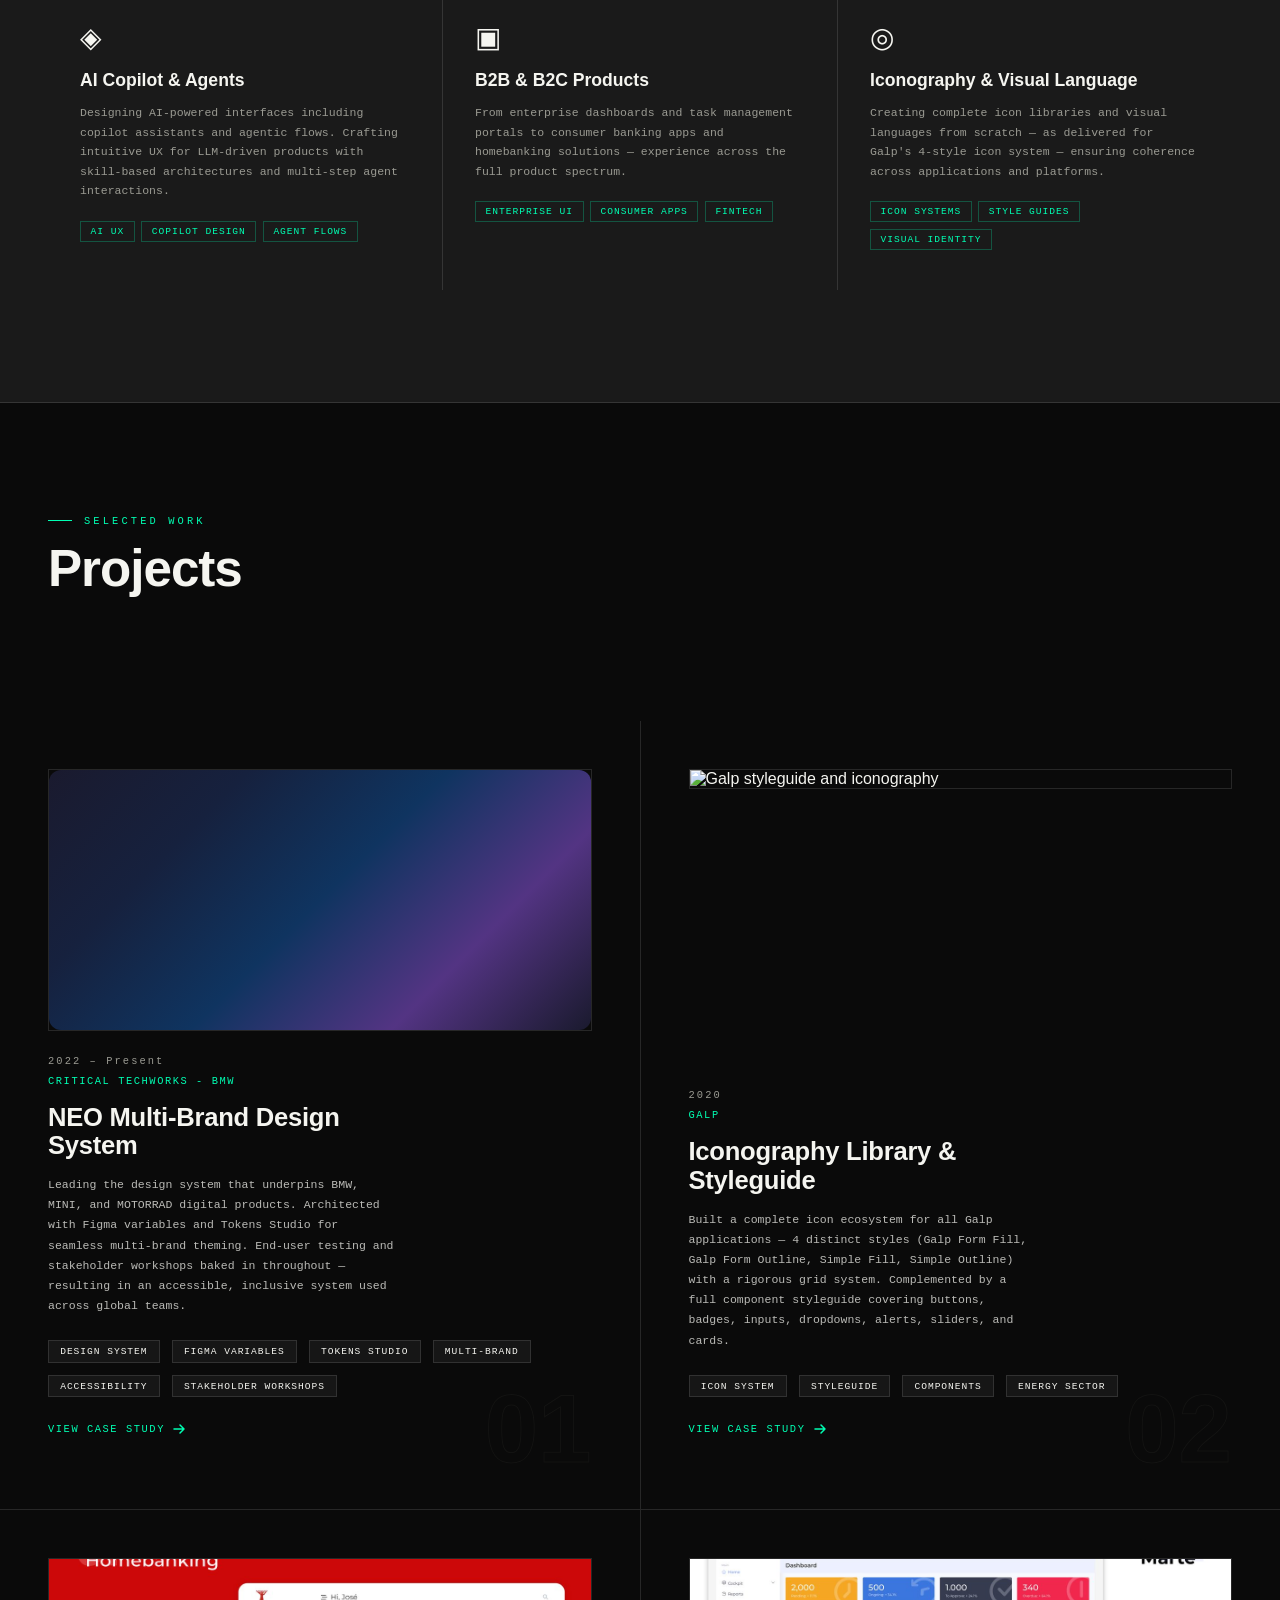
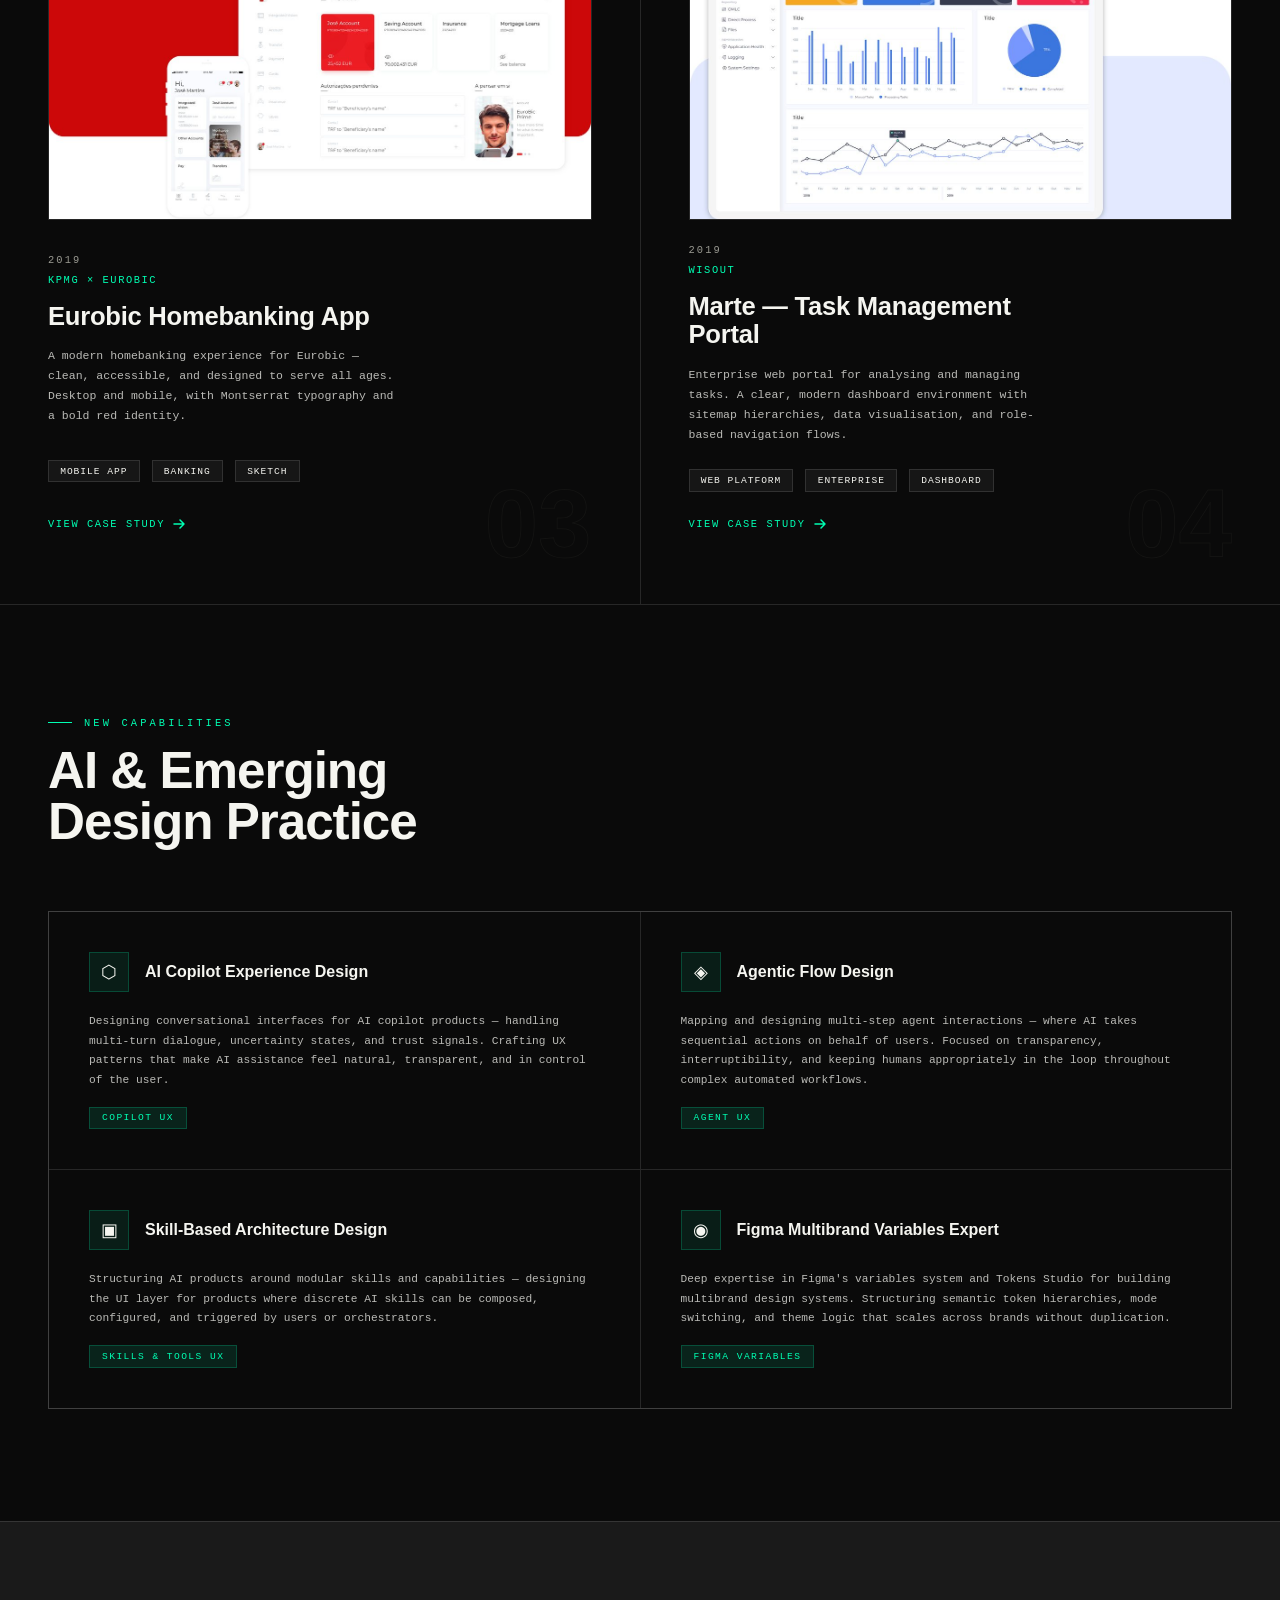
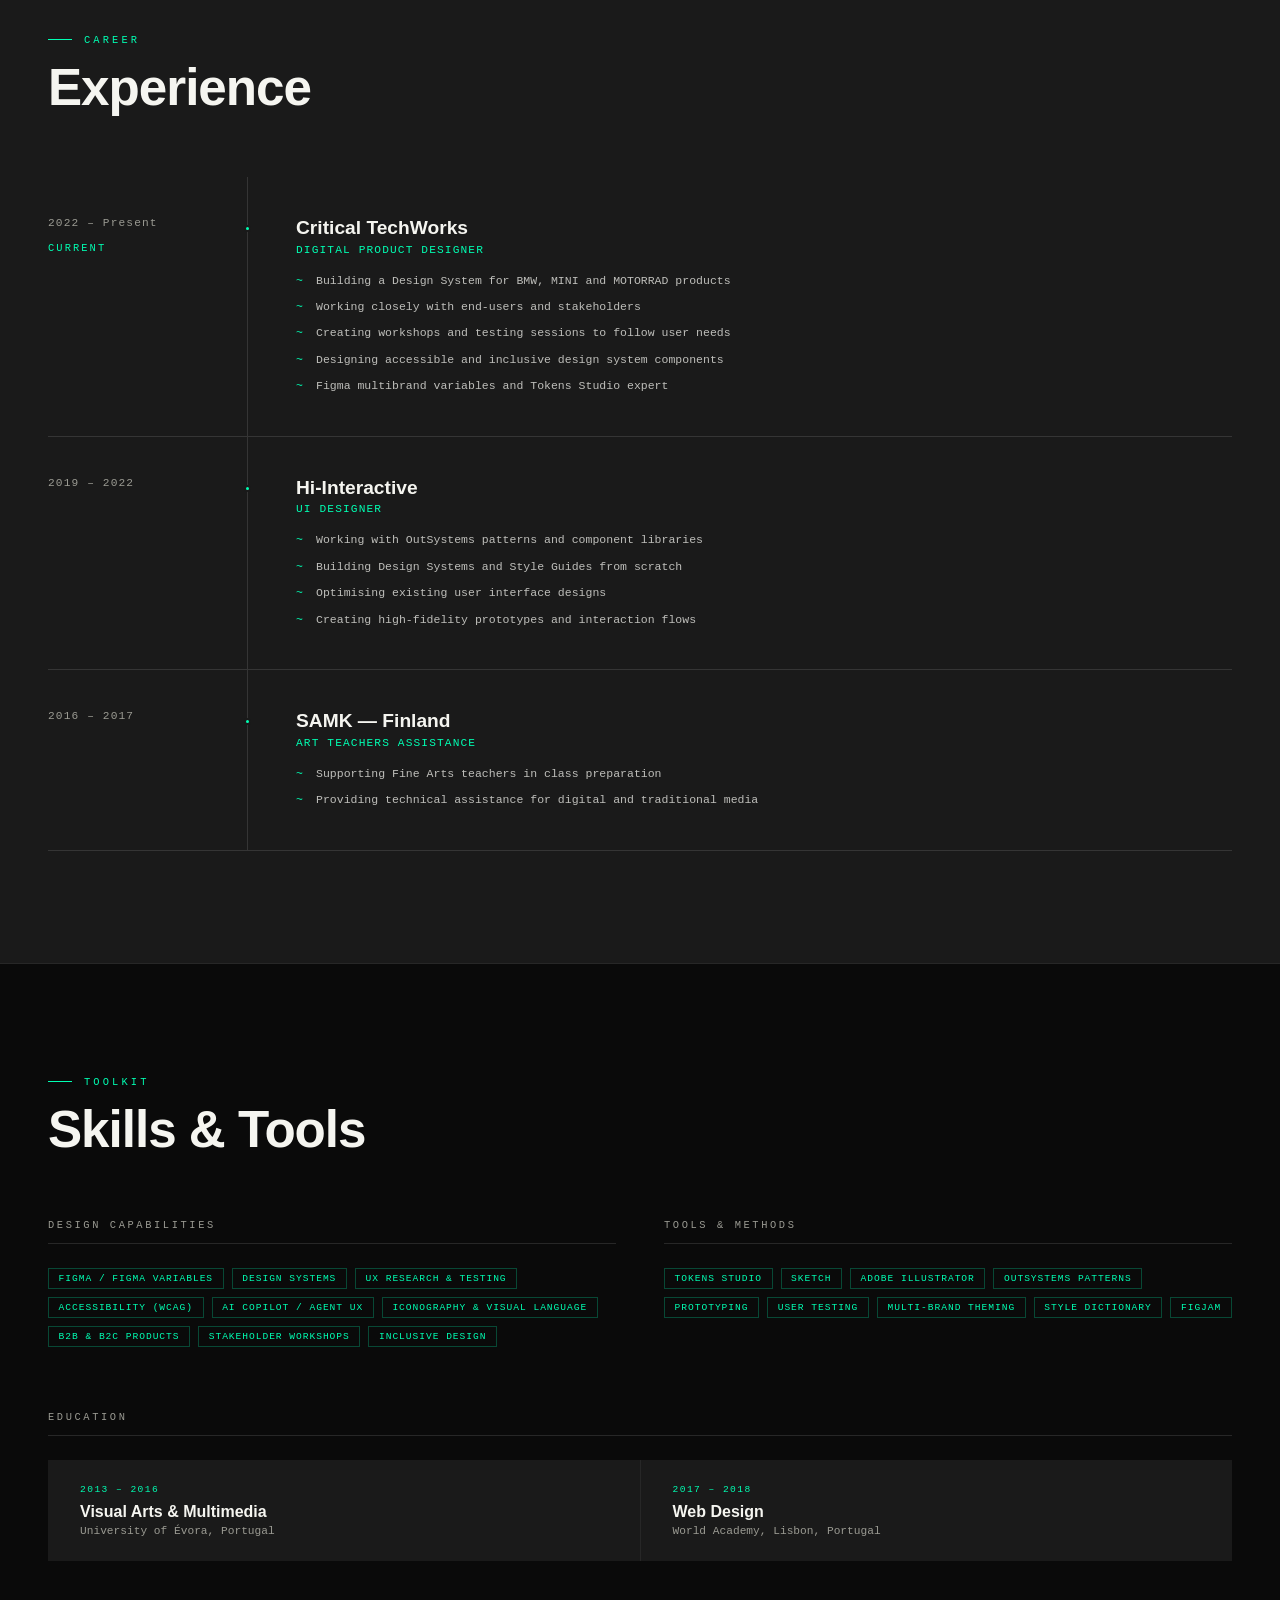
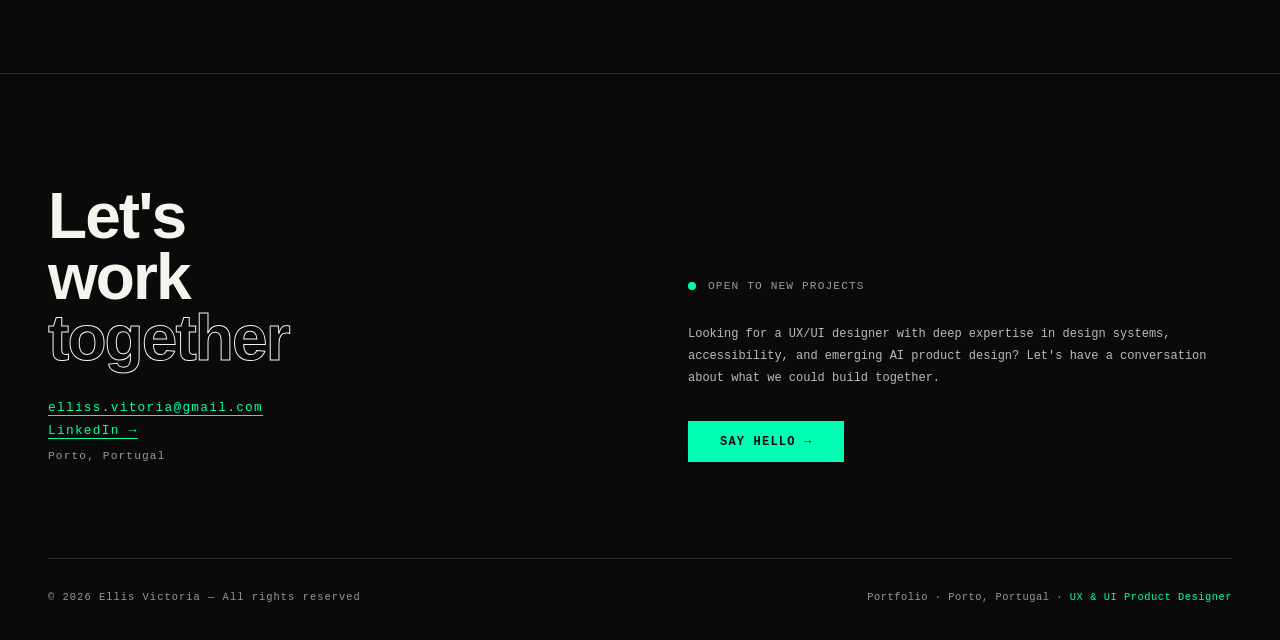
==== commit e3e6dc30: "Add files via upload" ====
--- a/index.html
+++ b/index.html
@@ -790,24 +790,9 @@
   .work-image-wrap--row .work-img {
     width: 50%;
     max-height: 220px;
+    border-radius: 0.5rem;
   }
   .work-card:hover .work-img { transform: scale(1.02); }
-  .work-nda-banner {
-    display: flex;
-    align-items: center;
-    gap: 0.75rem;
-    font-family: var(--font-mono);
-    font-size: 0.65rem;
-    letter-spacing: 0.15em;
-    text-transform: uppercase;
-    color: var(--muted);
-    border: 1px dashed rgba(245,245,240,0.1);
-    padding: 0.75rem 1rem;
-    margin-bottom: 1.5rem;
-  }
-  .work-nda-icon {
-    color: var(--cyan);
-  }
   .work-cta {
     display: inline-flex;
     align-items: center;
@@ -1067,14 +1052,10 @@
       <div class="work-image-wrap">
         <div class="work-img" style="aspect-ratio:16/9;background:linear-gradient(135deg,#1a1a2e 0%,#16213e 25%,#0f3460 50%,#533483 75%,#1a1a2e 100%);border-radius:var(--radius-md,12px);" aria-hidden="true"></div>
       </div>
-      <div class="work-nda-banner">
-        <span class="work-nda-icon">◈</span>
-        <span>Under NDA — visuals available on request</span>
-      </div>
       <div>
         <div class="work-year">2022 – Present</div>
-        <div class="work-client">Critical TechWorks</div>
-        <h3 class="work-title">BMW Group Multi-Brand Design System</h3>
+        <div class="work-client">Critical TechWorks - BMW</div>
+        <h3 class="work-title">NEO Multi-Brand Design System</h3>
         <p class="work-desc">Leading the design system that underpins BMW, MINI, and MOTORRAD digital products. Architected with Figma variables and Tokens Studio for seamless multi-brand theming. End-user testing and stakeholder workshops baked in throughout — resulting in an accessible, inclusive system used across global teams.</p>
         <div class="work-meta">
           <span class="work-tag">Design System</span>
@@ -1092,20 +1073,20 @@
     <div class="work-card">
       <div class="work-accent-line"></div>
       <div class="work-image-wrap">
-        <img src="[data-uri]" alt="Galp styleguide and iconography" class="work-img">
+        <img src="assets/galp/banner.jpg" alt="Galp styleguide and iconography" class="work-img">
       </div>
       <div>
         <div class="work-year">2020</div>
         <div class="work-client">Galp</div>
         <h3 class="work-title">Iconography Library &amp; Styleguide</h3>
         <p class="work-desc">Built a complete icon ecosystem for all Galp applications — 4 distinct styles (Galp Form Fill, Galp Form Outline, Simple Fill, Simple Outline) with a rigorous grid system. Complemented by a full component styleguide covering buttons, badges, inputs, dropdowns, alerts, sliders, and cards.</p>
-        <a href="work-galp.html" class="work-cta"><span>View Case Study</span><svg width="16" height="16" viewBox="0 0 16 16" fill="none" xmlns="http://www.w3.org/2000/svg" aria-hidden="true"><path d="M3 8h10M9 4l4 4-4 4" stroke="currentColor" stroke-width="1.5" stroke-linecap="round" stroke-linejoin="round"/></svg></a>
         <div class="work-meta">
           <span class="work-tag">Icon System</span>
           <span class="work-tag">Styleguide</span>
           <span class="work-tag">Components</span>
           <span class="work-tag">Energy Sector</span>
         </div>
+        <a href="work-galp.html" class="work-cta"><span>View Case Study</span><svg width="16" height="16" viewBox="0 0 16 16" fill="none" xmlns="http://www.w3.org/2000/svg" aria-hidden="true"><path d="M3 8h10M9 4l4 4-4 4" stroke="currentColor" stroke-width="1.5" stroke-linecap="round" stroke-linejoin="round"/></svg></a>
       </div>
       <div class="work-num">02</div>
     </div>
@@ -1120,13 +1101,13 @@
         <div class="work-client">KPMG × Eurobic</div>
         <h3 class="work-title">Eurobic Homebanking App</h3>
         <p class="work-desc">A modern homebanking experience for Eurobic — clean, accessible, and designed to serve all ages. Desktop and mobile, with Montserrat typography and a bold red identity.</p>
-        <a href="work-eurobic.html" class="work-cta"><span>View Case Study</span><svg width="16" height="16" viewBox="0 0 16 16" fill="none" xmlns="http://www.w3.org/2000/svg" aria-hidden="true"><path d="M3 8h10M9 4l4 4-4 4" stroke="currentColor" stroke-width="1.5" stroke-linecap="round" stroke-linejoin="round"/></svg></a>
       </div>
       <div class="work-meta">
         <span class="work-tag">Mobile App</span>
         <span class="work-tag">Banking</span>
         <span class="work-tag">Sketch</span>
       </div>
+      <a href="work-eurobic.html" class="work-cta"><span>View Case Study</span><svg width="16" height="16" viewBox="0 0 16 16" fill="none" xmlns="http://www.w3.org/2000/svg" aria-hidden="true"><path d="M3 8h10M9 4l4 4-4 4" stroke="currentColor" stroke-width="1.5" stroke-linecap="round" stroke-linejoin="round"/></svg></a>
       <div class="work-num">03</div>
     </div>
 
@@ -1140,13 +1121,13 @@
         <div class="work-client">Wisout</div>
         <h3 class="work-title">Marte — Task Management Portal</h3>
         <p class="work-desc">Enterprise web portal for analysing and managing tasks. A clear, modern dashboard environment with sitemap hierarchies, data visualisation, and role-based navigation flows.</p>
-        <a href="work-marte.html" class="work-cta"><span>View Case Study</span><svg width="16" height="16" viewBox="0 0 16 16" fill="none" xmlns="http://www.w3.org/2000/svg" aria-hidden="true"><path d="M3 8h10M9 4l4 4-4 4" stroke="currentColor" stroke-width="1.5" stroke-linecap="round" stroke-linejoin="round"/></svg></a>
       </div>
       <div class="work-meta">
         <span class="work-tag">Web Platform</span>
         <span class="work-tag">Enterprise</span>
         <span class="work-tag">Dashboard</span>
       </div>
+      <a href="work-marte.html" class="work-cta"><span>View Case Study</span><svg width="16" height="16" viewBox="0 0 16 16" fill="none" xmlns="http://www.w3.org/2000/svg" aria-hidden="true"><path d="M3 8h10M9 4l4 4-4 4" stroke="currentColor" stroke-width="1.5" stroke-linecap="round" stroke-linejoin="round"/></svg></a>
       <div class="work-num">04</div>
     </div>
 
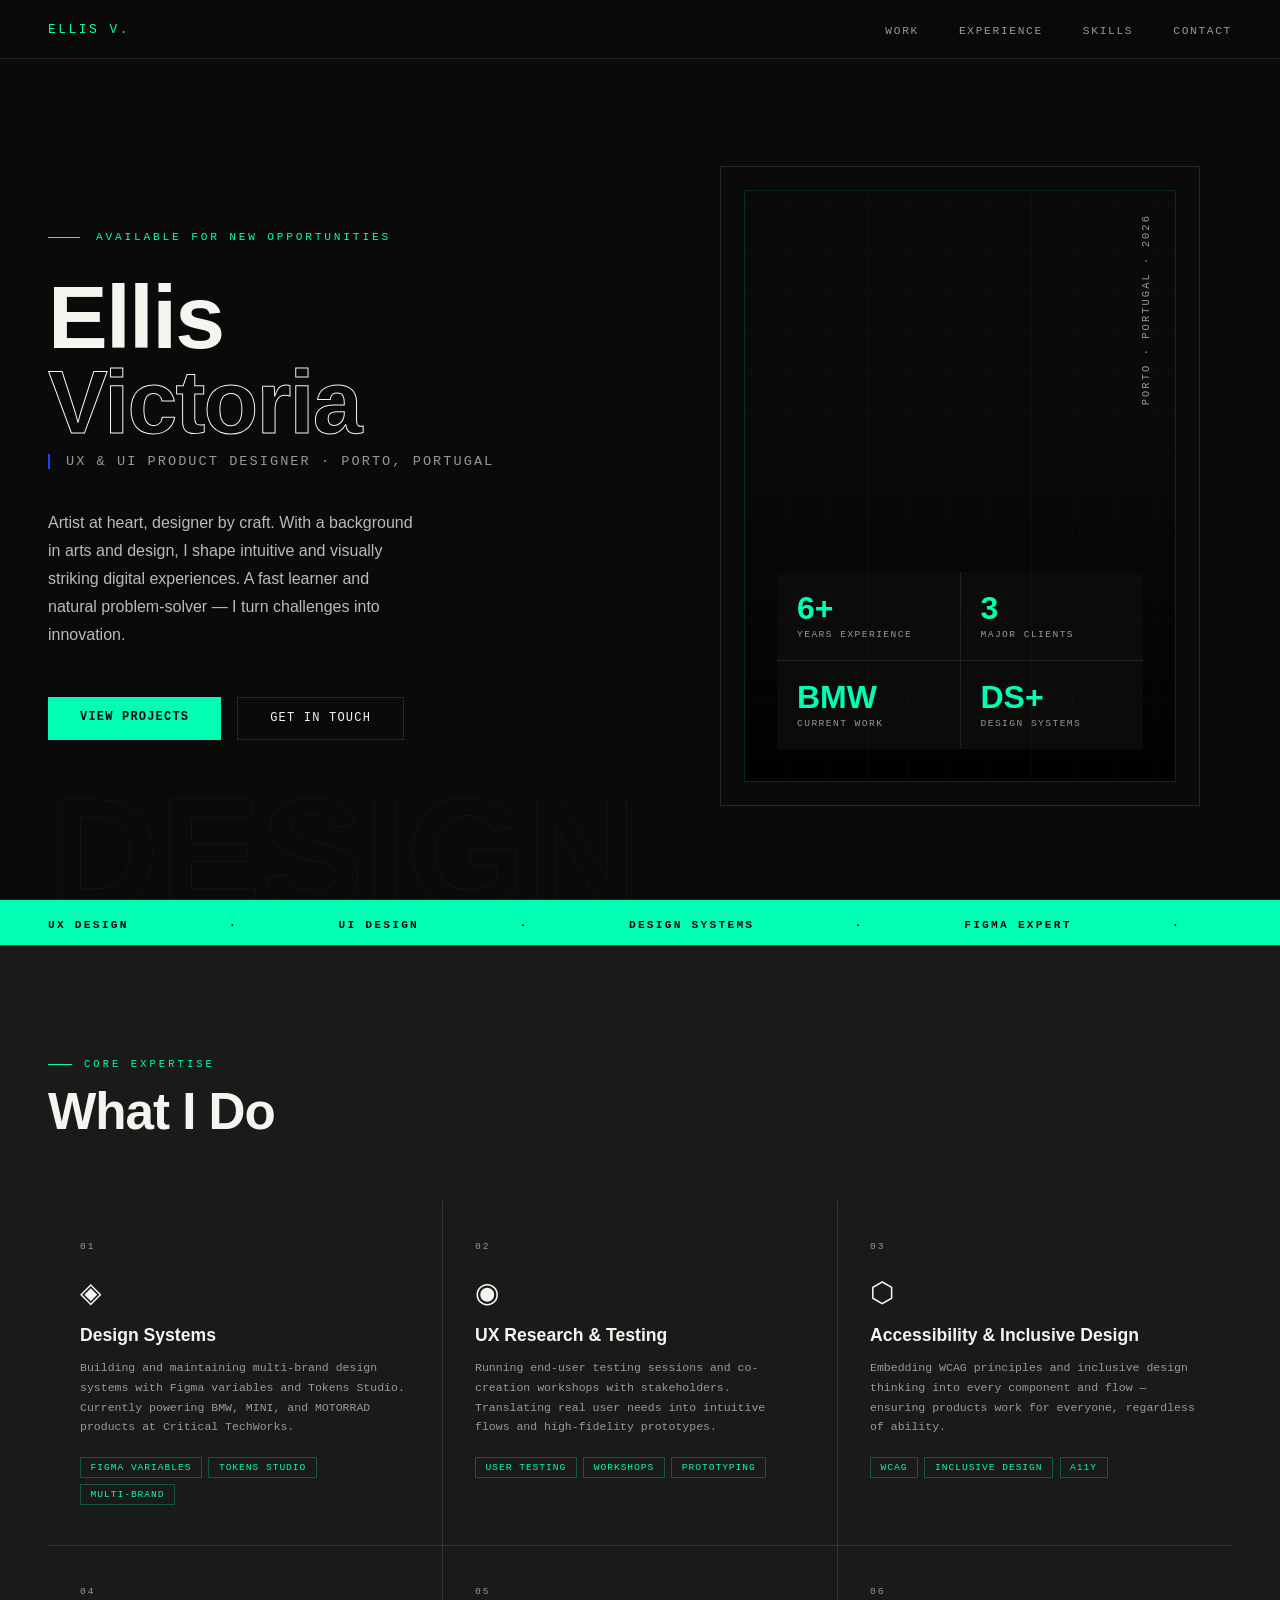
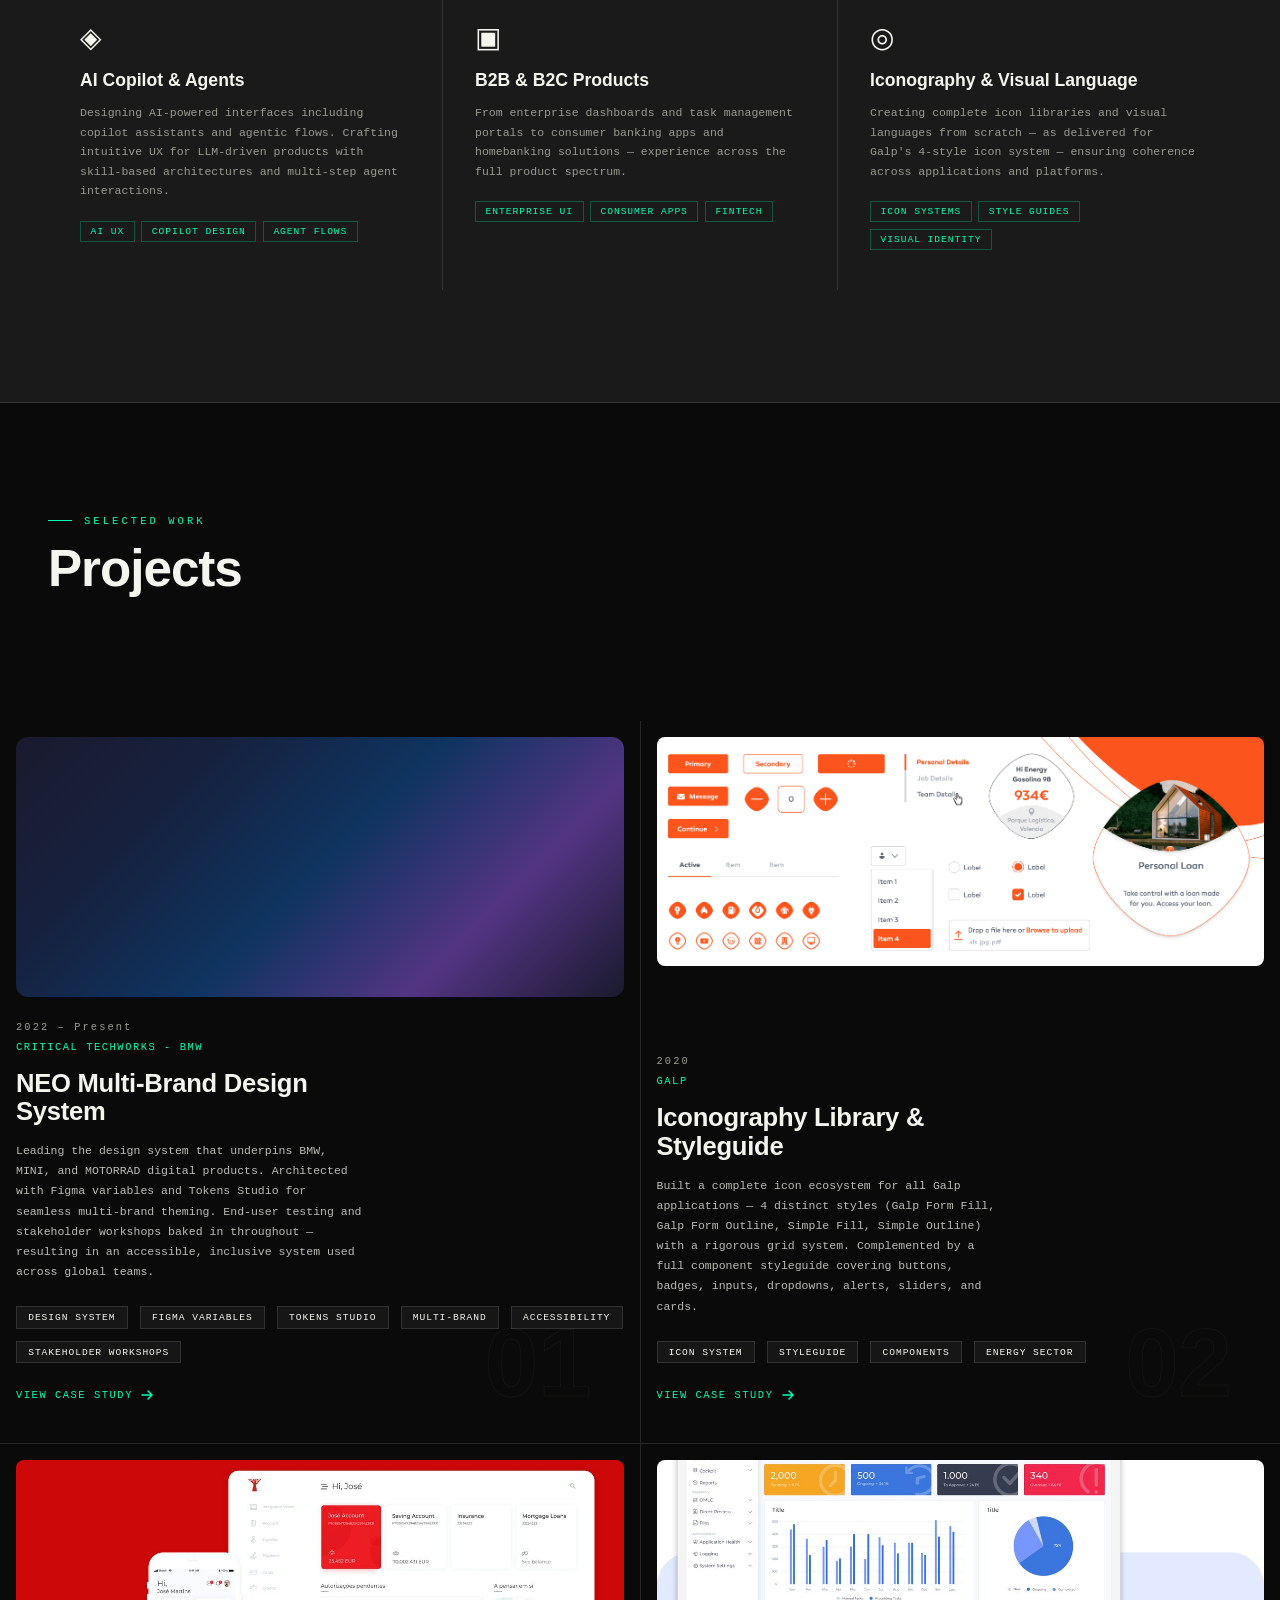
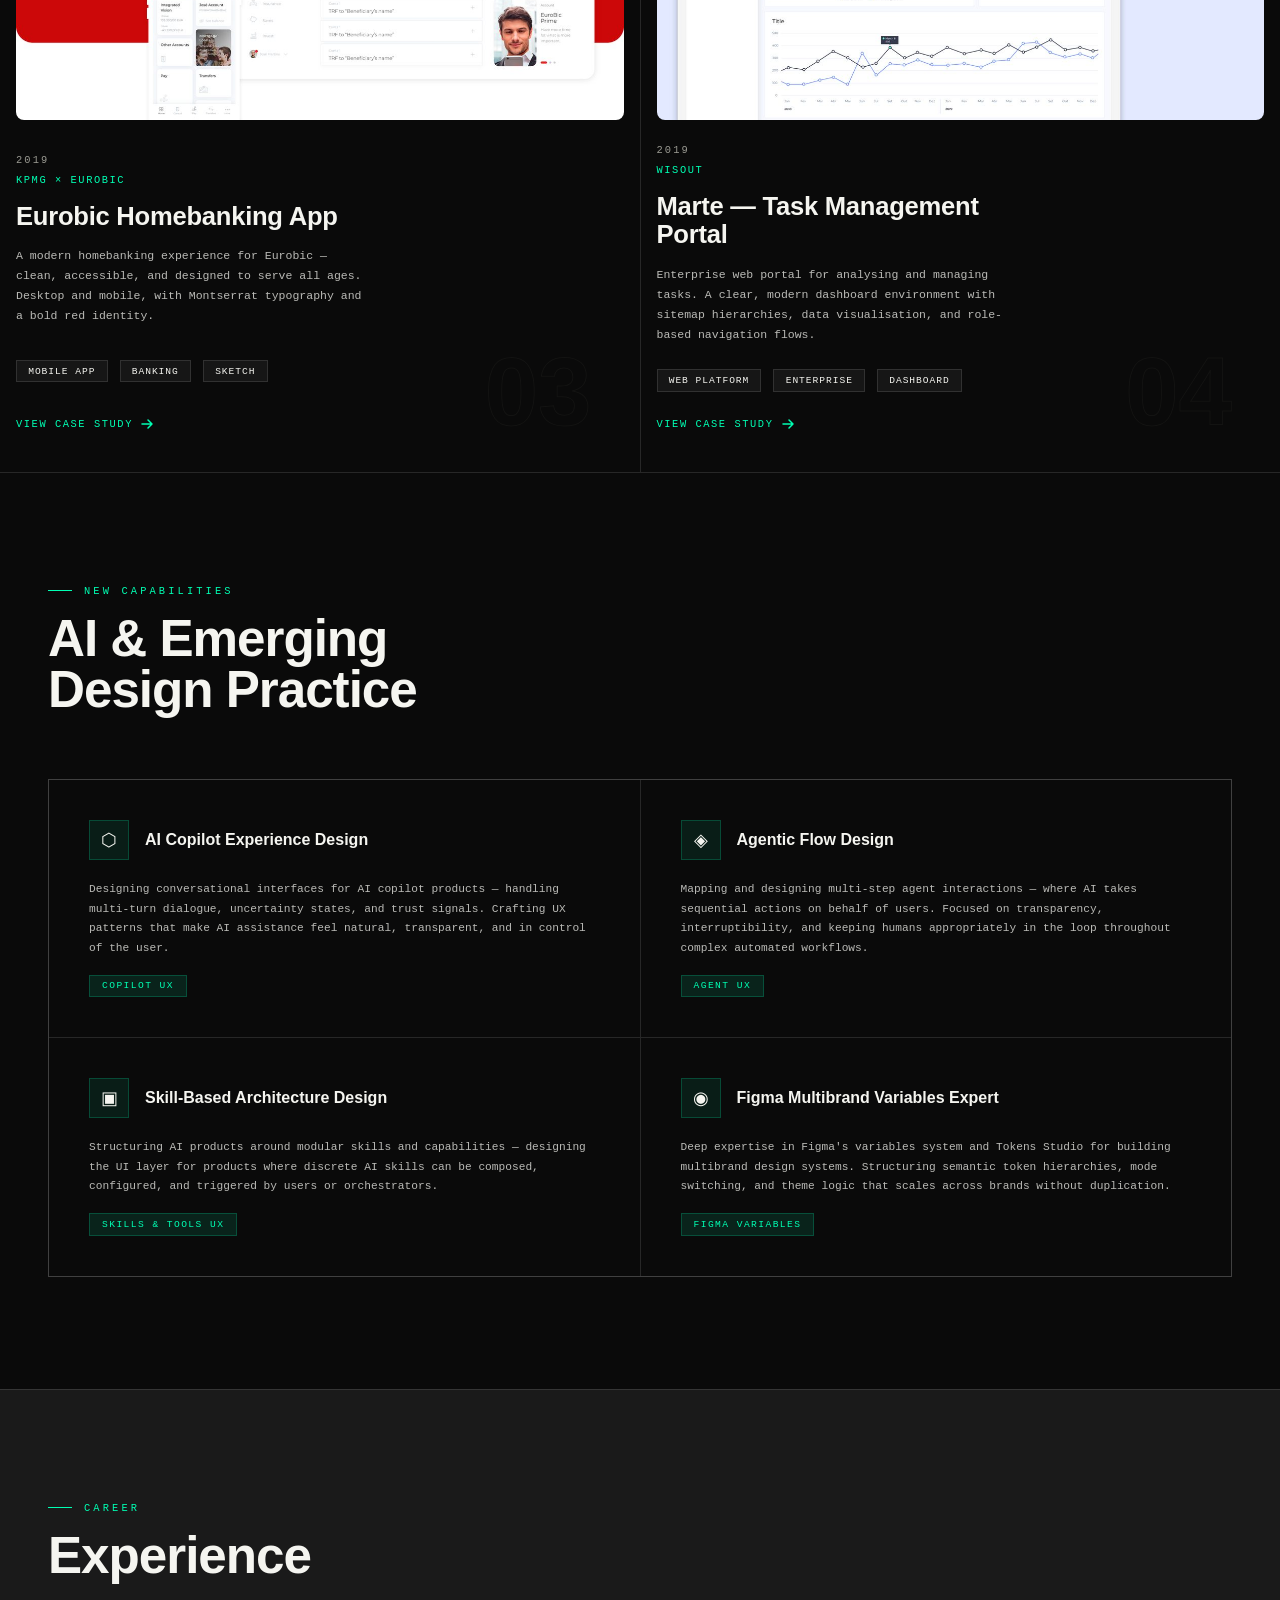
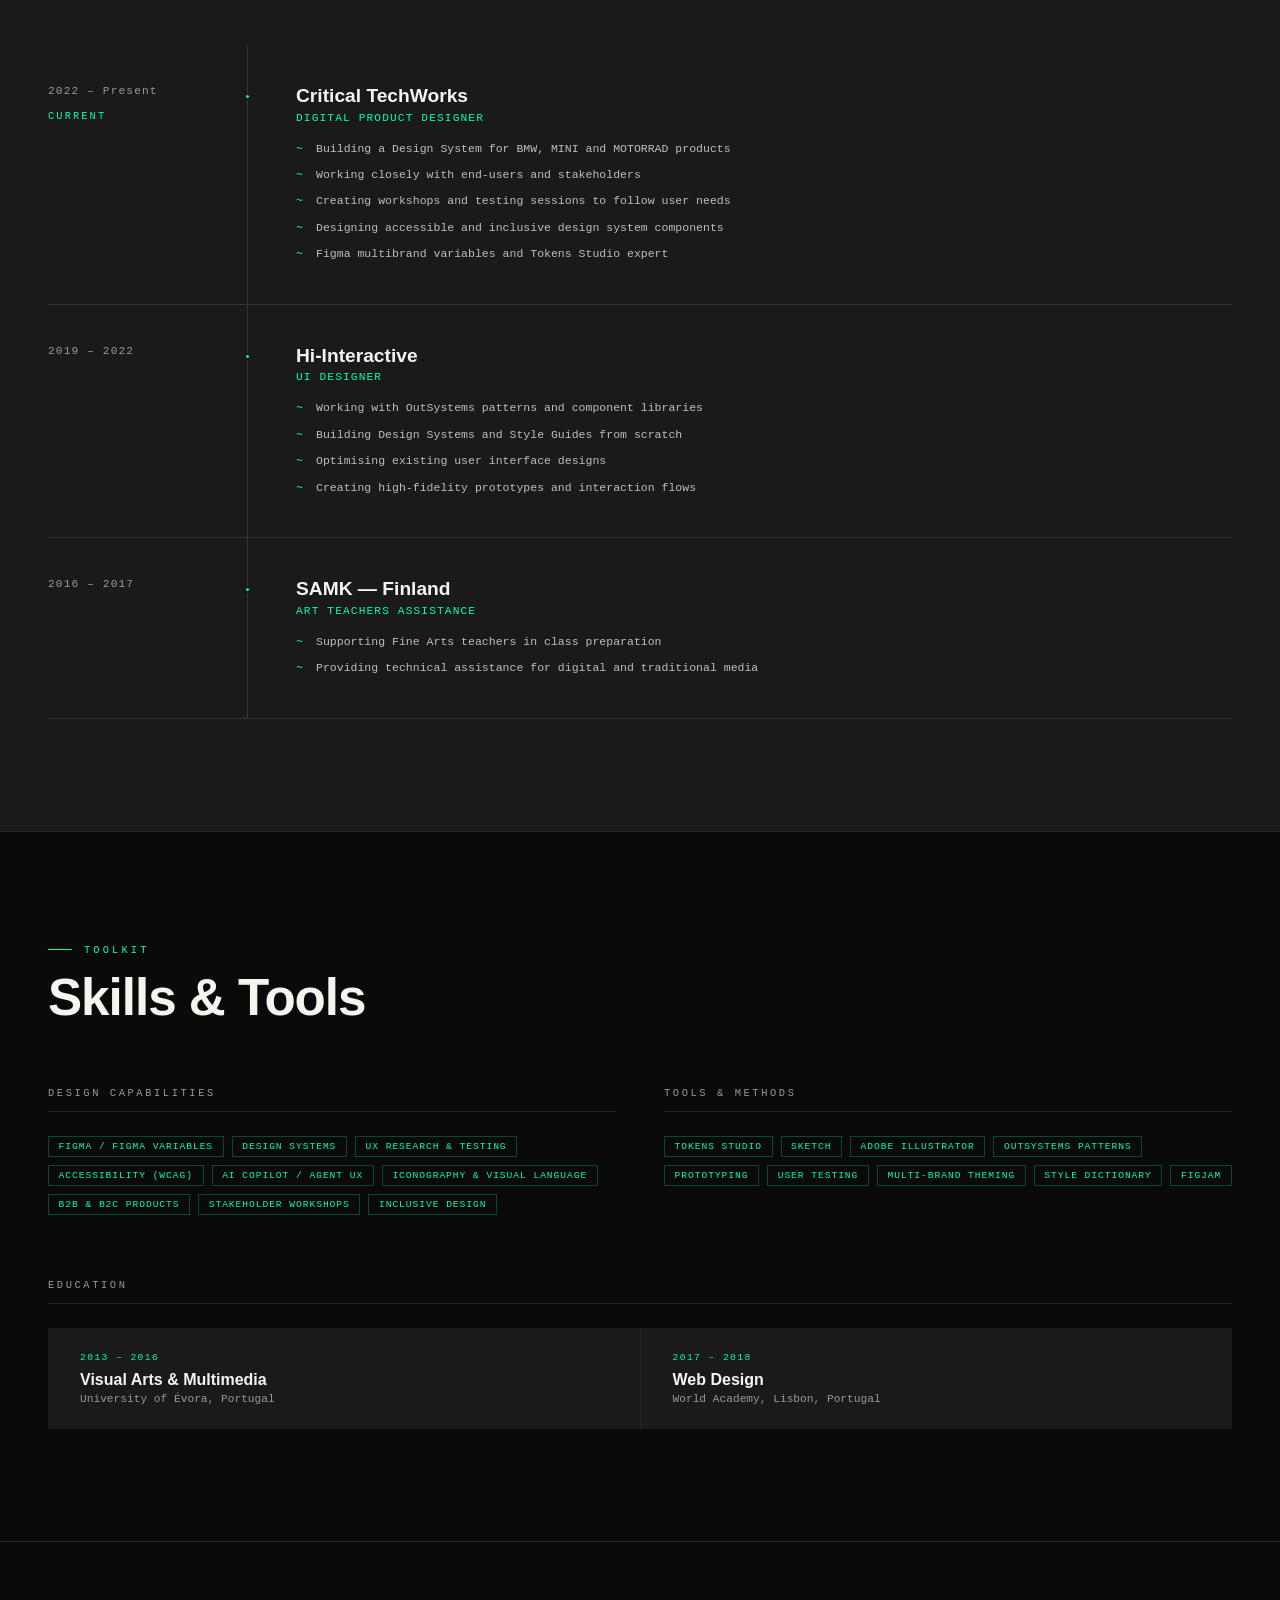
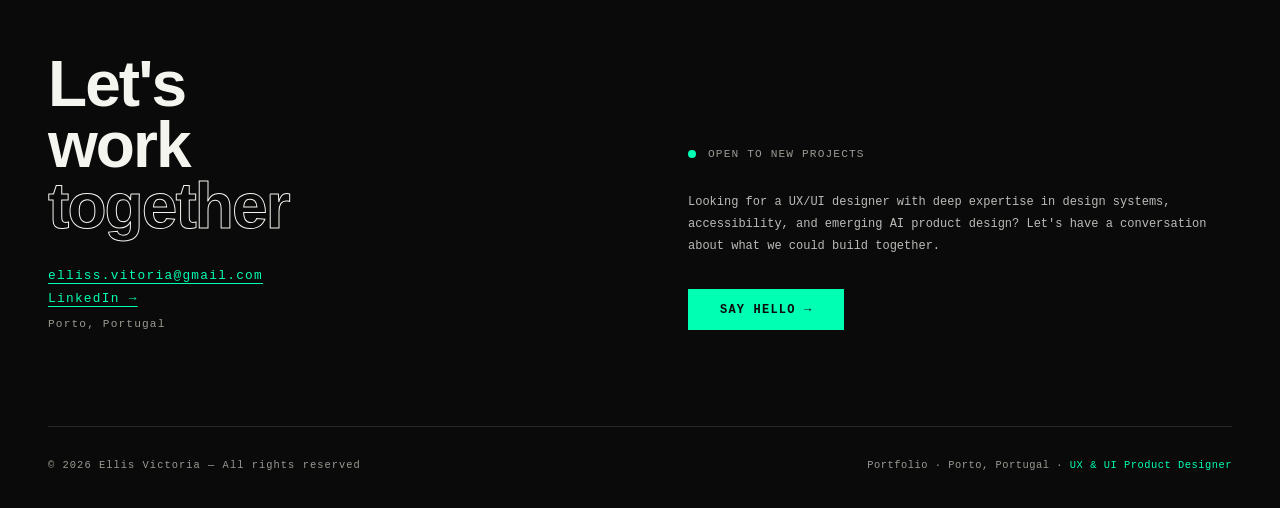
==== commit df919164: "Add files via upload" ====
--- a/index.html
+++ b/index.html
@@ -409,7 +409,7 @@
   }
   .work-card {
     background: var(--black);
-    padding: 3rem;
+    padding: 1rem;
     position: relative;
     overflow: hidden;
     min-height: 320px;
@@ -774,7 +774,7 @@
     gap: 6px;
     margin-bottom: 1.5rem;
     overflow: hidden;
-    border: 1px solid var(--border);
+    border-radius: 0.5rem;;
   }
   .work-image-wrap--row {
     flex-direction: row;
@@ -789,8 +789,7 @@
   }
   .work-image-wrap--row .work-img {
     width: 50%;
-    max-height: 220px;
-    border-radius: 0.5rem;
+    max-height: 260px;
   }
   .work-card:hover .work-img { transform: scale(1.02); }
   .work-cta {
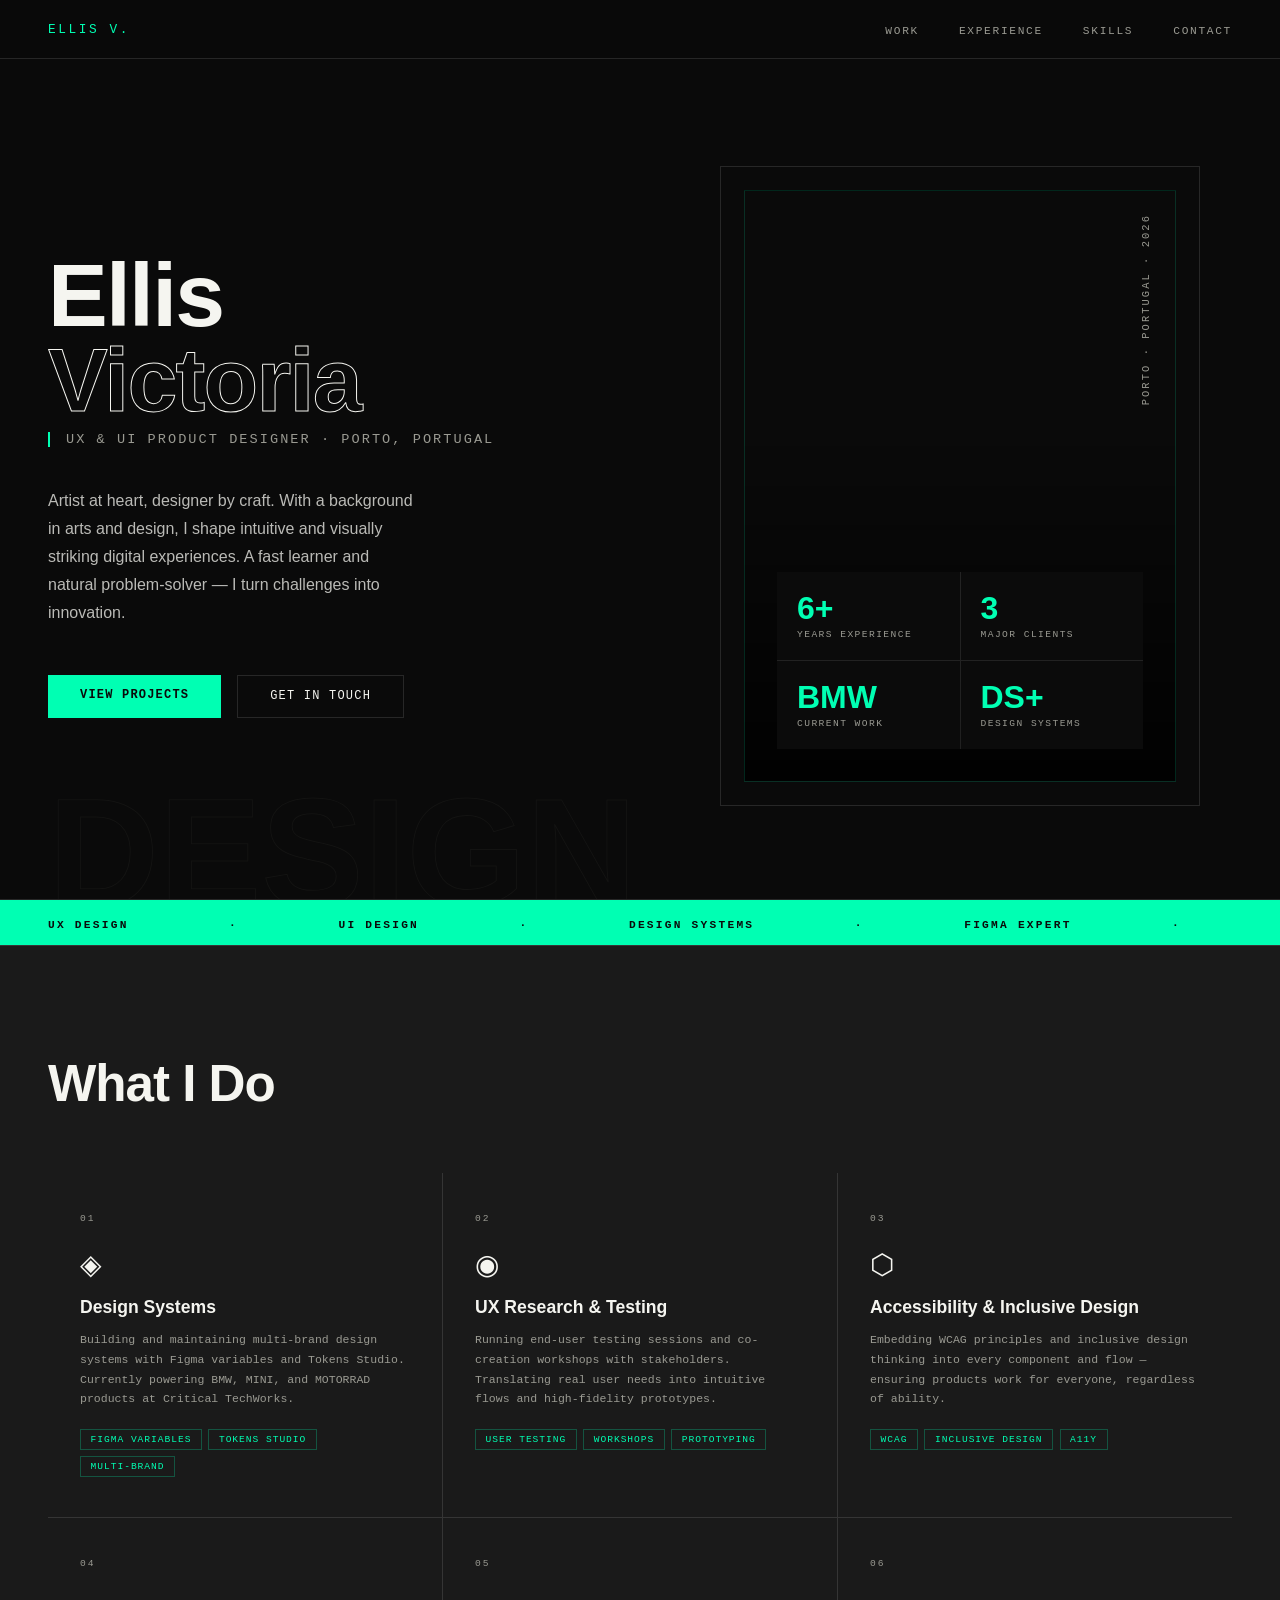
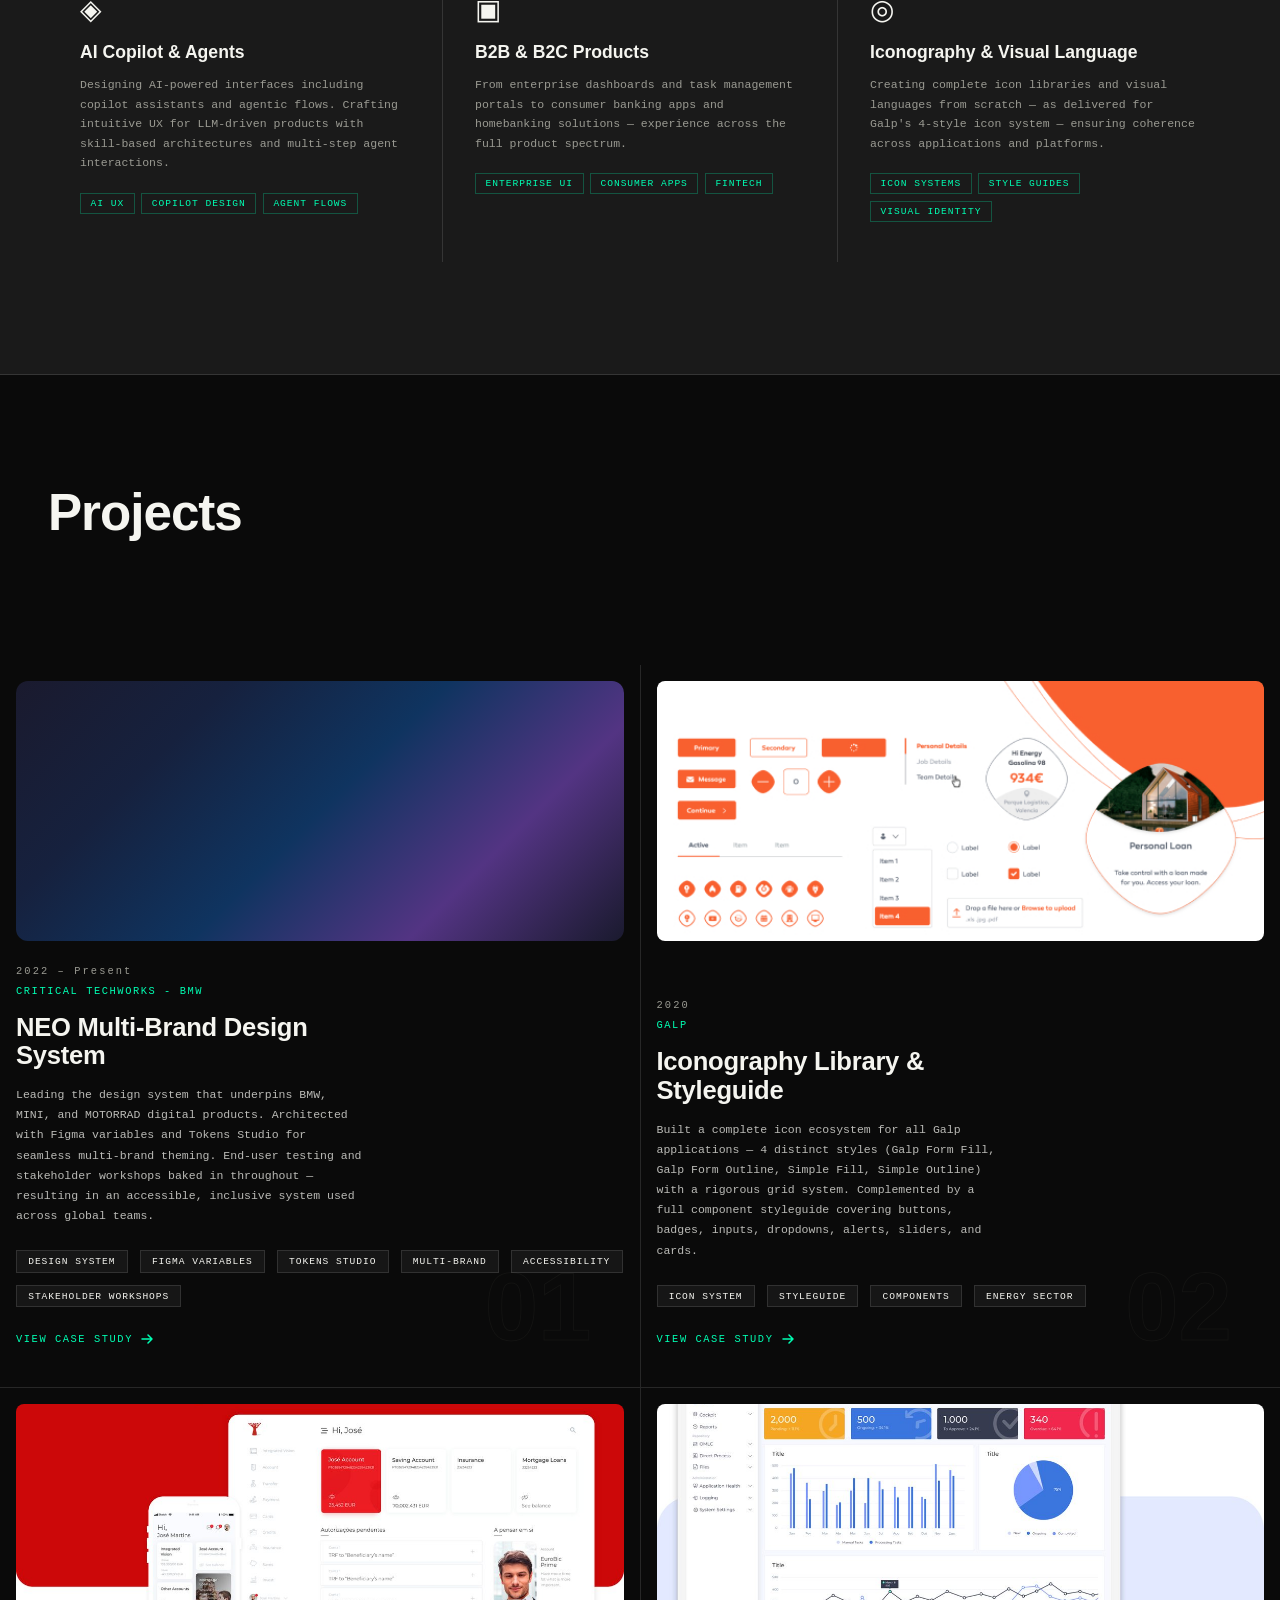
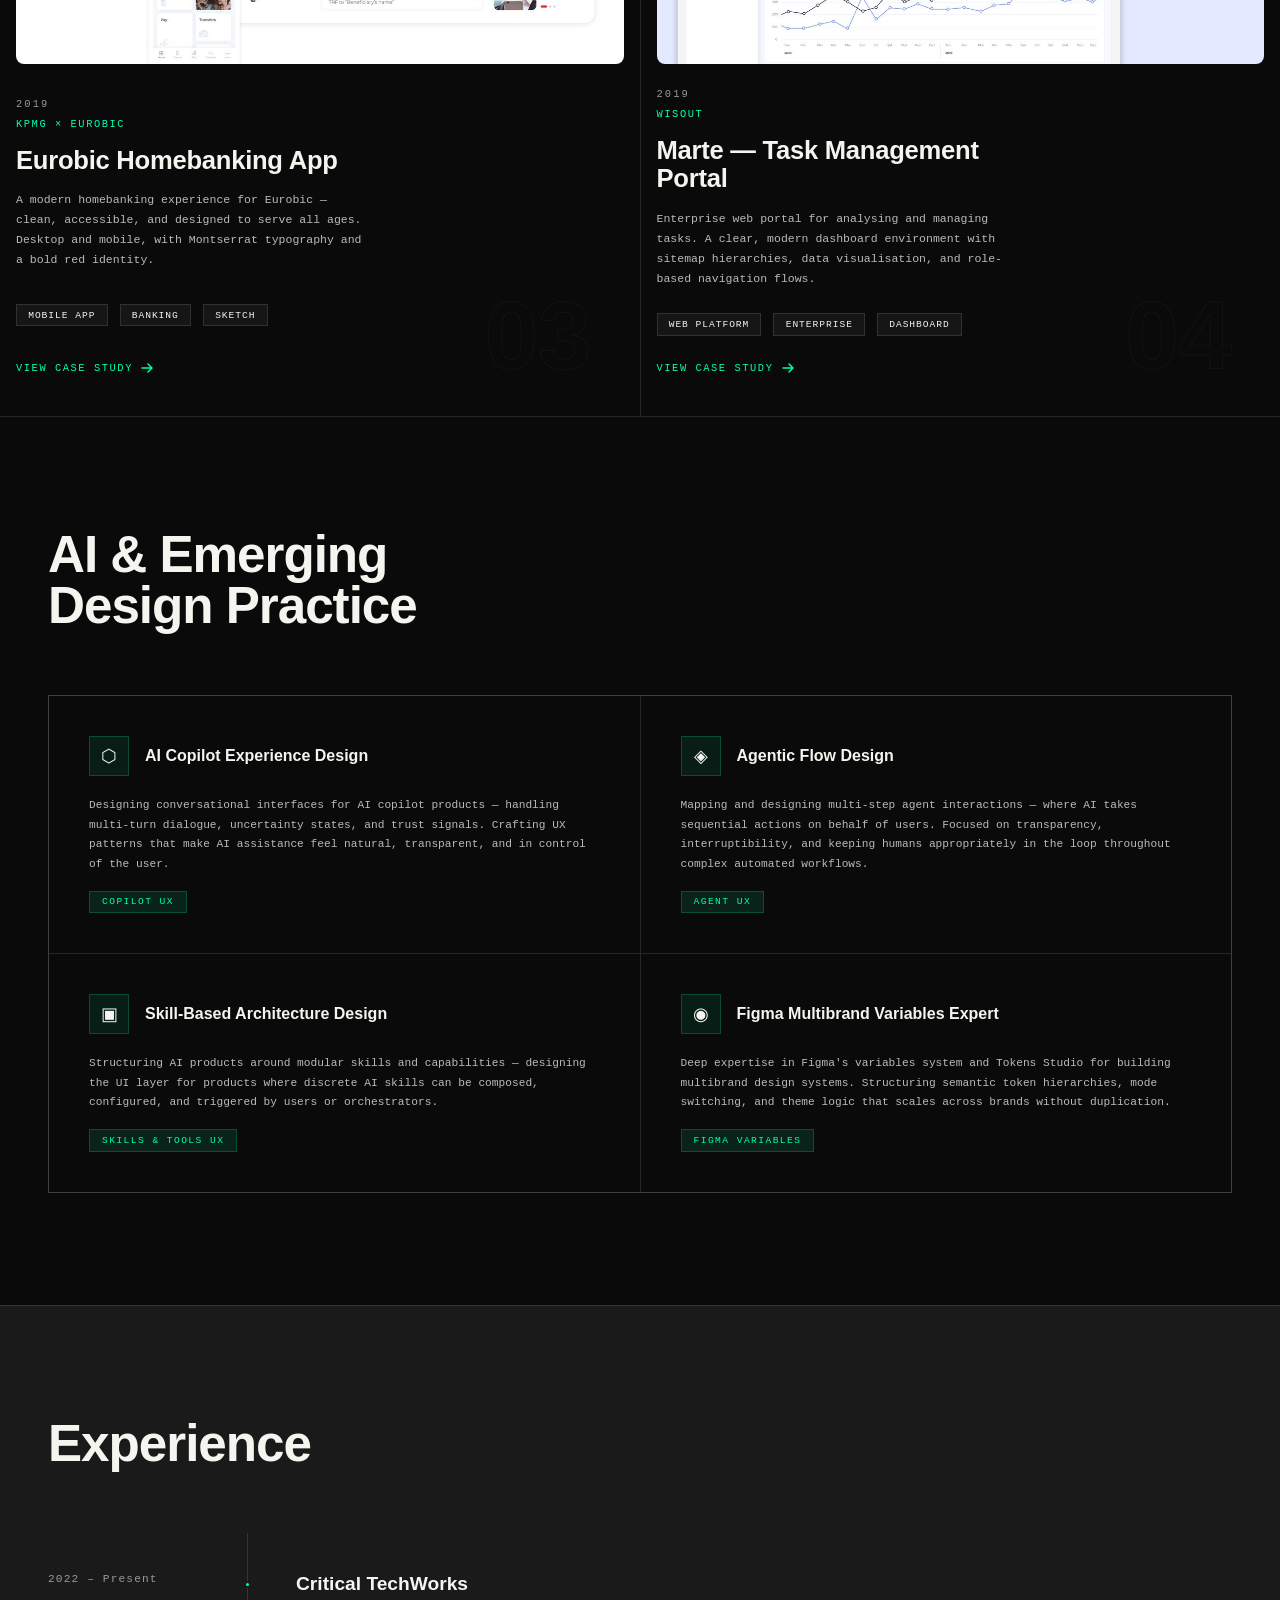
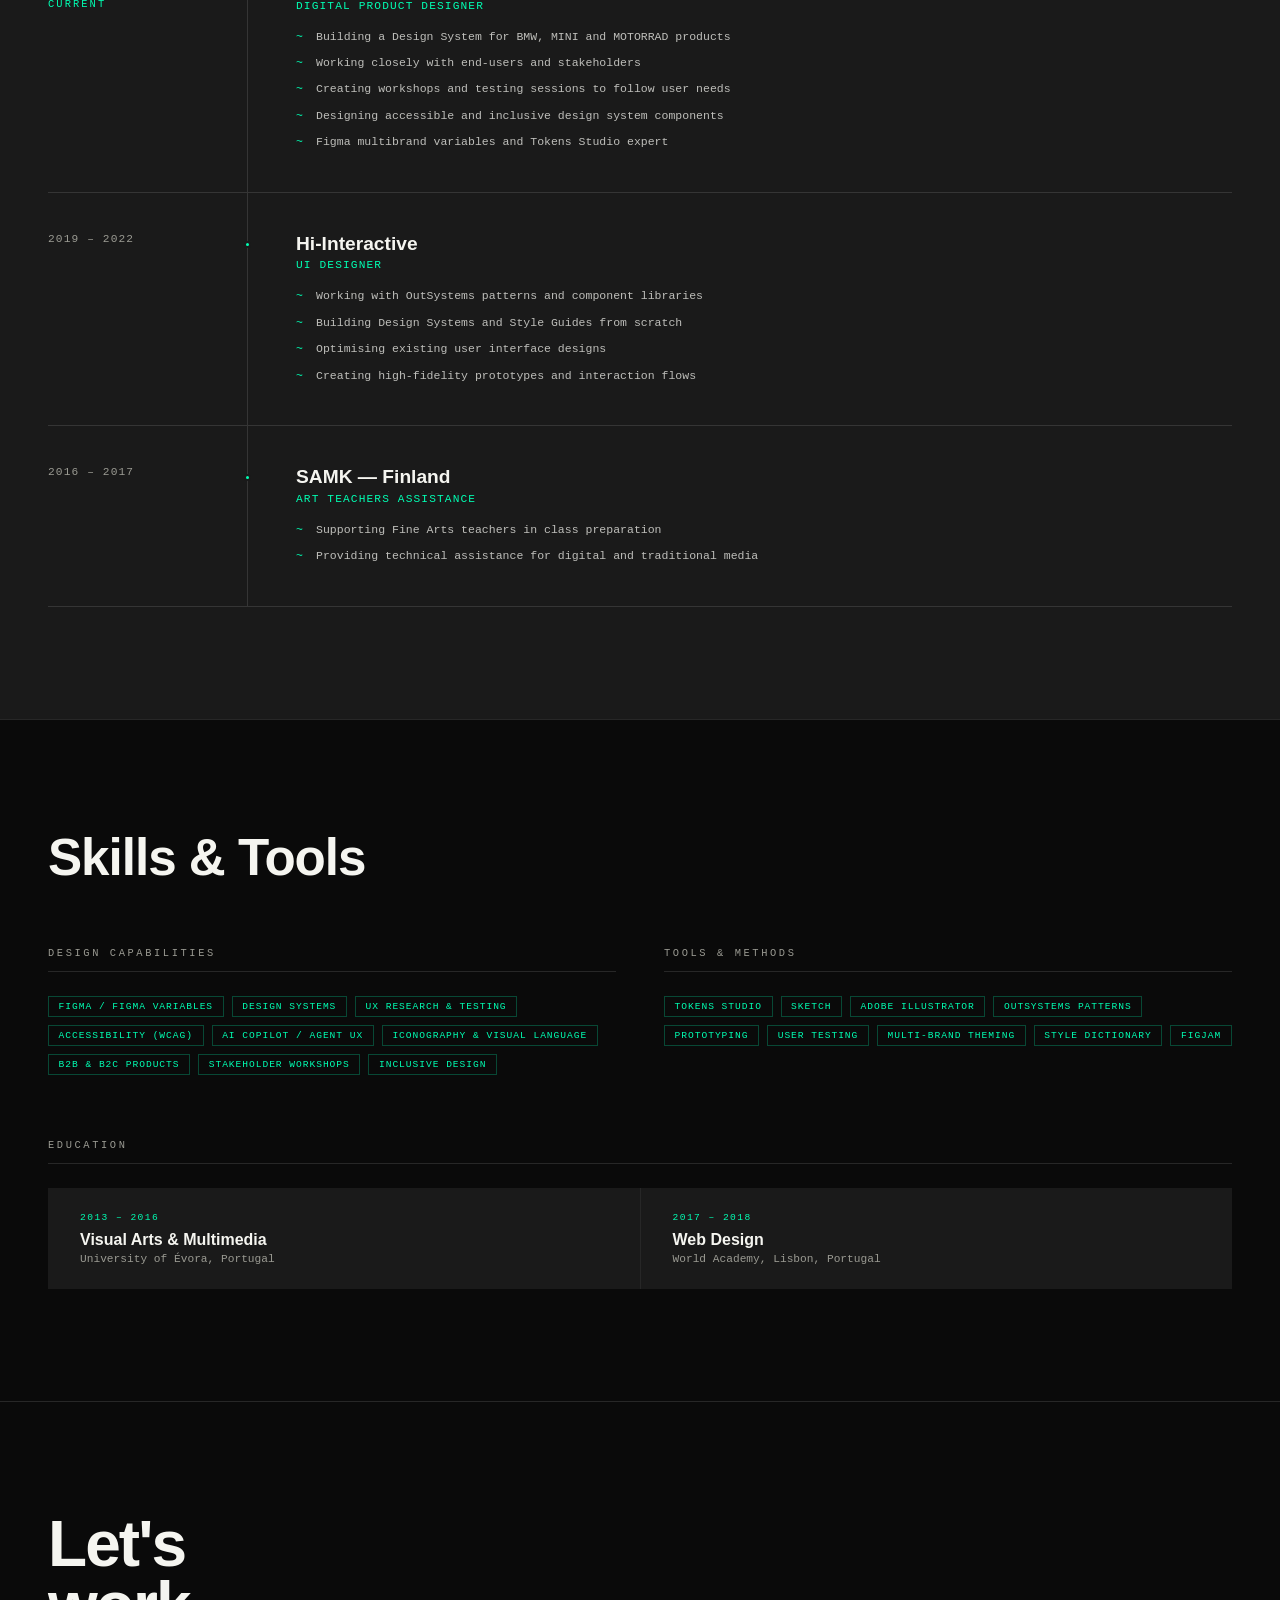
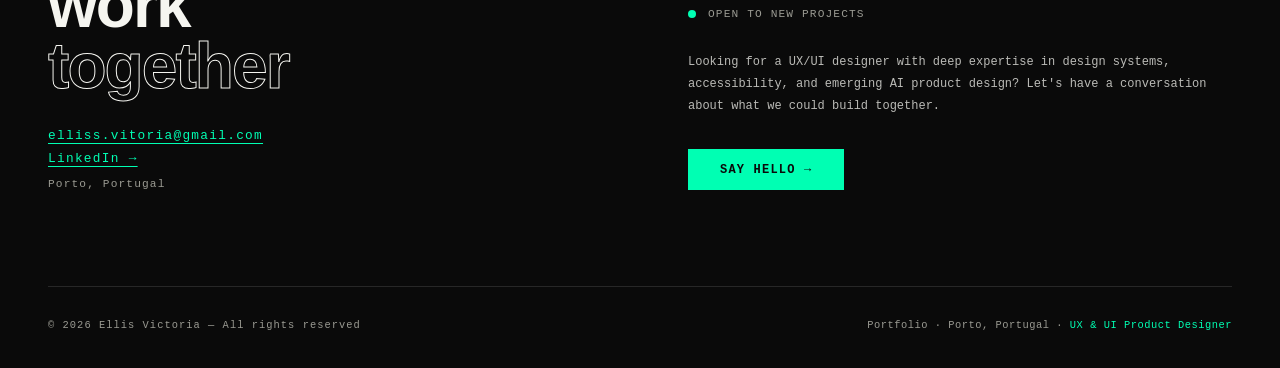
==== commit c6cc81cf: "Add files via upload" ====
--- a/index.html
+++ b/index.html
@@ -117,24 +117,6 @@
     justify-content: center;
     padding: 4rem 3rem 4rem 3rem;
   }
-  .hero-tag {
-    font-family: var(--font-mono);
-    font-size: 0.7rem;
-    letter-spacing: 0.25em;
-    text-transform: uppercase;
-    color: var(--cyan);
-    margin-bottom: 2rem;
-    display: flex;
-    align-items: center;
-    gap: 1rem;
-  }
-  .hero-tag::before {
-    content: '';
-    display: block;
-    width: 2rem;
-    height: 1px;
-    background: var(--cyan);
-  }
   .hero-name {
     font-family: var(--font-display);
     font-size: clamp(3.5rem, 7vw, 7rem);
@@ -155,7 +137,7 @@
     color: var(--muted);
     text-transform: uppercase;
     margin-bottom: 2.5rem;
-    border-left: 2px solid var(--blue);
+    border-left: 2px solid var(--cyan);
     padding-left: 1rem;
   }
   .hero-bio {
@@ -231,21 +213,7 @@
   .hero-frame-bg {
     position: absolute;
     inset: 0;
-    background:
-      repeating-linear-gradient(
-        0deg,
-        transparent,
-        transparent 40px,
-        rgba(245,245,240,0.02) 40px,
-        rgba(245,245,240,0.02) 41px
-      ),
-      repeating-linear-gradient(
-        90deg,
-        transparent,
-        transparent 40px,
-        rgba(245,245,240,0.02) 40px,
-        rgba(245,245,240,0.02) 41px
-      );
+    background: url('profile.jpg') center / cover no-repeat;
   }
   .hero-stats {
     display: grid;
@@ -301,24 +269,6 @@
   section {
     padding: 7rem 3rem;
     position: relative;
-  }
-  .section-label {
-    font-family: var(--font-mono);
-    font-size: 0.65rem;
-    letter-spacing: 0.3em;
-    text-transform: uppercase;
-    color: var(--cyan);
-    margin-bottom: 1rem;
-    display: flex;
-    align-items: center;
-    gap: 0.75rem;
-  }
-  .section-label::before {
-    content: '';
-    display: inline-block;
-    width: 1.5rem;
-    height: 1px;
-    background: var(--cyan);
   }
   .section-title {
     font-family: var(--font-display);
@@ -884,7 +834,6 @@
 <!-- HERO -->
 <section class="hero" style="padding: 0; padding-top: 4.5rem; border-bottom: 1px solid var(--border);">
   <div class="hero-left">
-    <div class="hero-tag">Available for new opportunities</div>
     <h1 class="hero-name">
       Ellis
       <span>Victoria</span>
@@ -966,7 +915,6 @@
 
 <!-- EXPERTISE -->
 <section class="expertise" id="expertise">
-  <div class="section-label">Core Expertise</div>
   <h2 class="section-title">What I Do</h2>
   <div class="expertise-grid reveal">
     <div class="expertise-card">
@@ -1041,7 +989,6 @@
 <!-- WORK -->
 <section id="work" style="padding-left:0; padding-right:0; padding-bottom:0;">
   <div style="padding: 0 3rem 4rem;">
-    <div class="section-label">Selected Work</div>
     <h2 class="section-title">Projects</h2>
   </div>
   <div class="work-grid reveal">
@@ -1135,7 +1082,6 @@
 
 <!-- AI CAPABILITIES -->
 <section class="ai-section" id="ai">
-  <div class="section-label">New Capabilities</div>
   <h2 class="section-title">AI &amp; Emerging<br>Design Practice</h2>
   <div class="ai-grid reveal">
     <div class="ai-card">
@@ -1175,7 +1121,6 @@
 
 <!-- EXPERIENCE -->
 <section class="experience" id="experience">
-  <div class="section-label">Career</div>
   <h2 class="section-title">Experience</h2>
   <div class="timeline reveal">
 
@@ -1228,7 +1173,6 @@
 
 <!-- SKILLS -->
 <section id="skills" style="border-top: 1px solid var(--border);">
-  <div class="section-label">Toolkit</div>
   <h2 class="section-title">Skills &amp; Tools</h2>
   <div class="skills-grid reveal">
     <div>
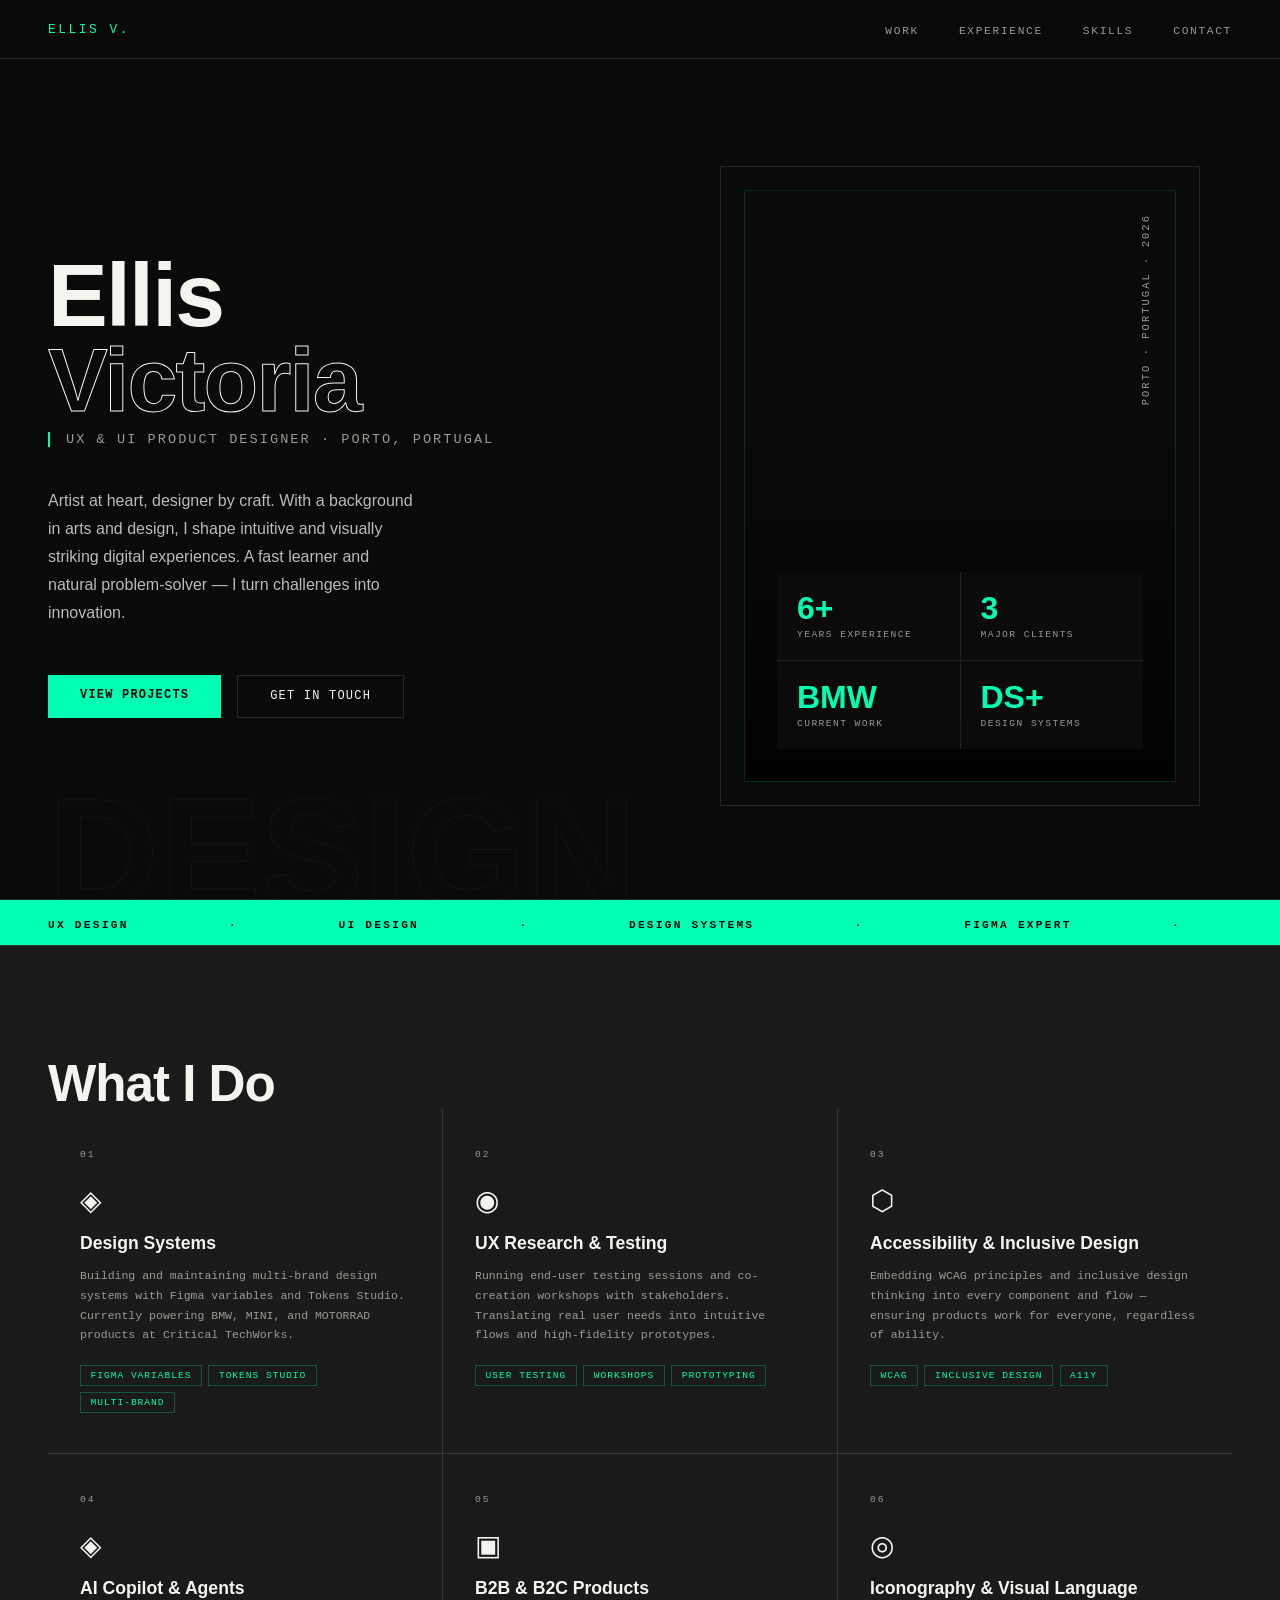
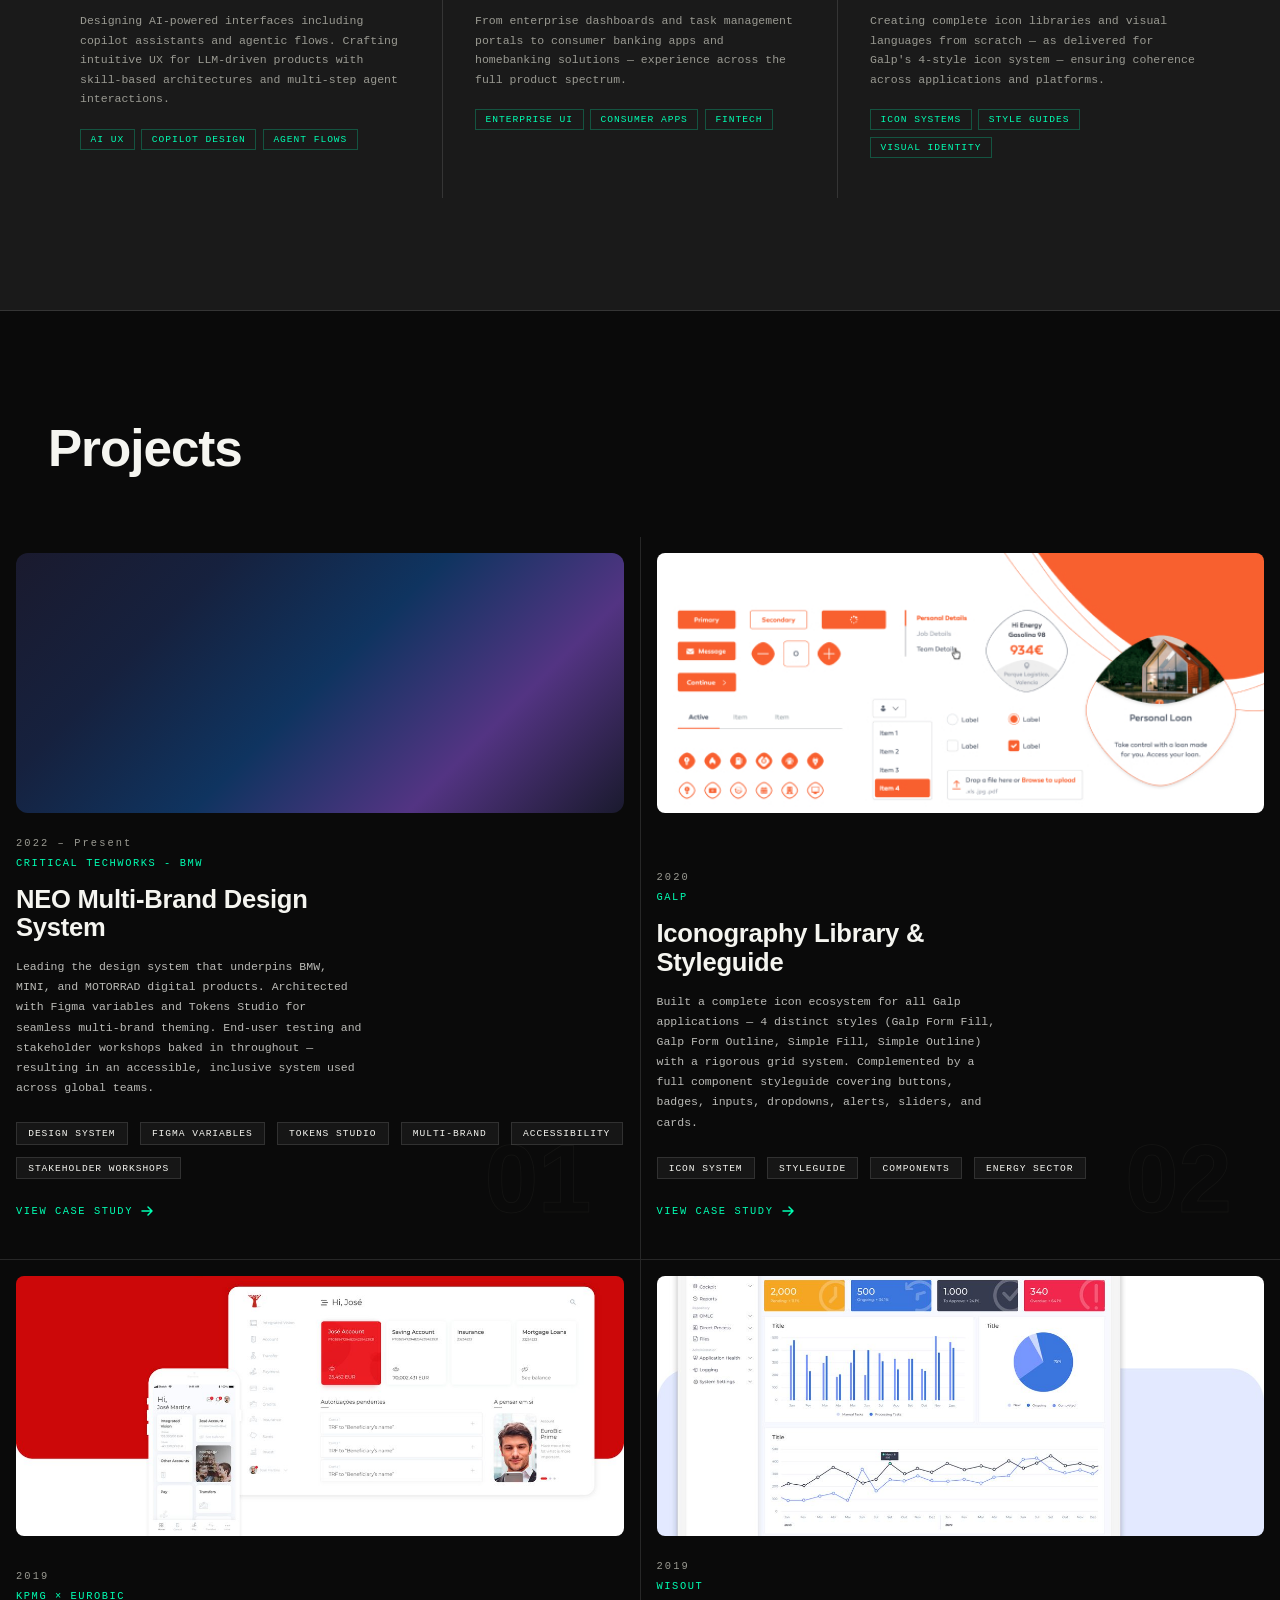
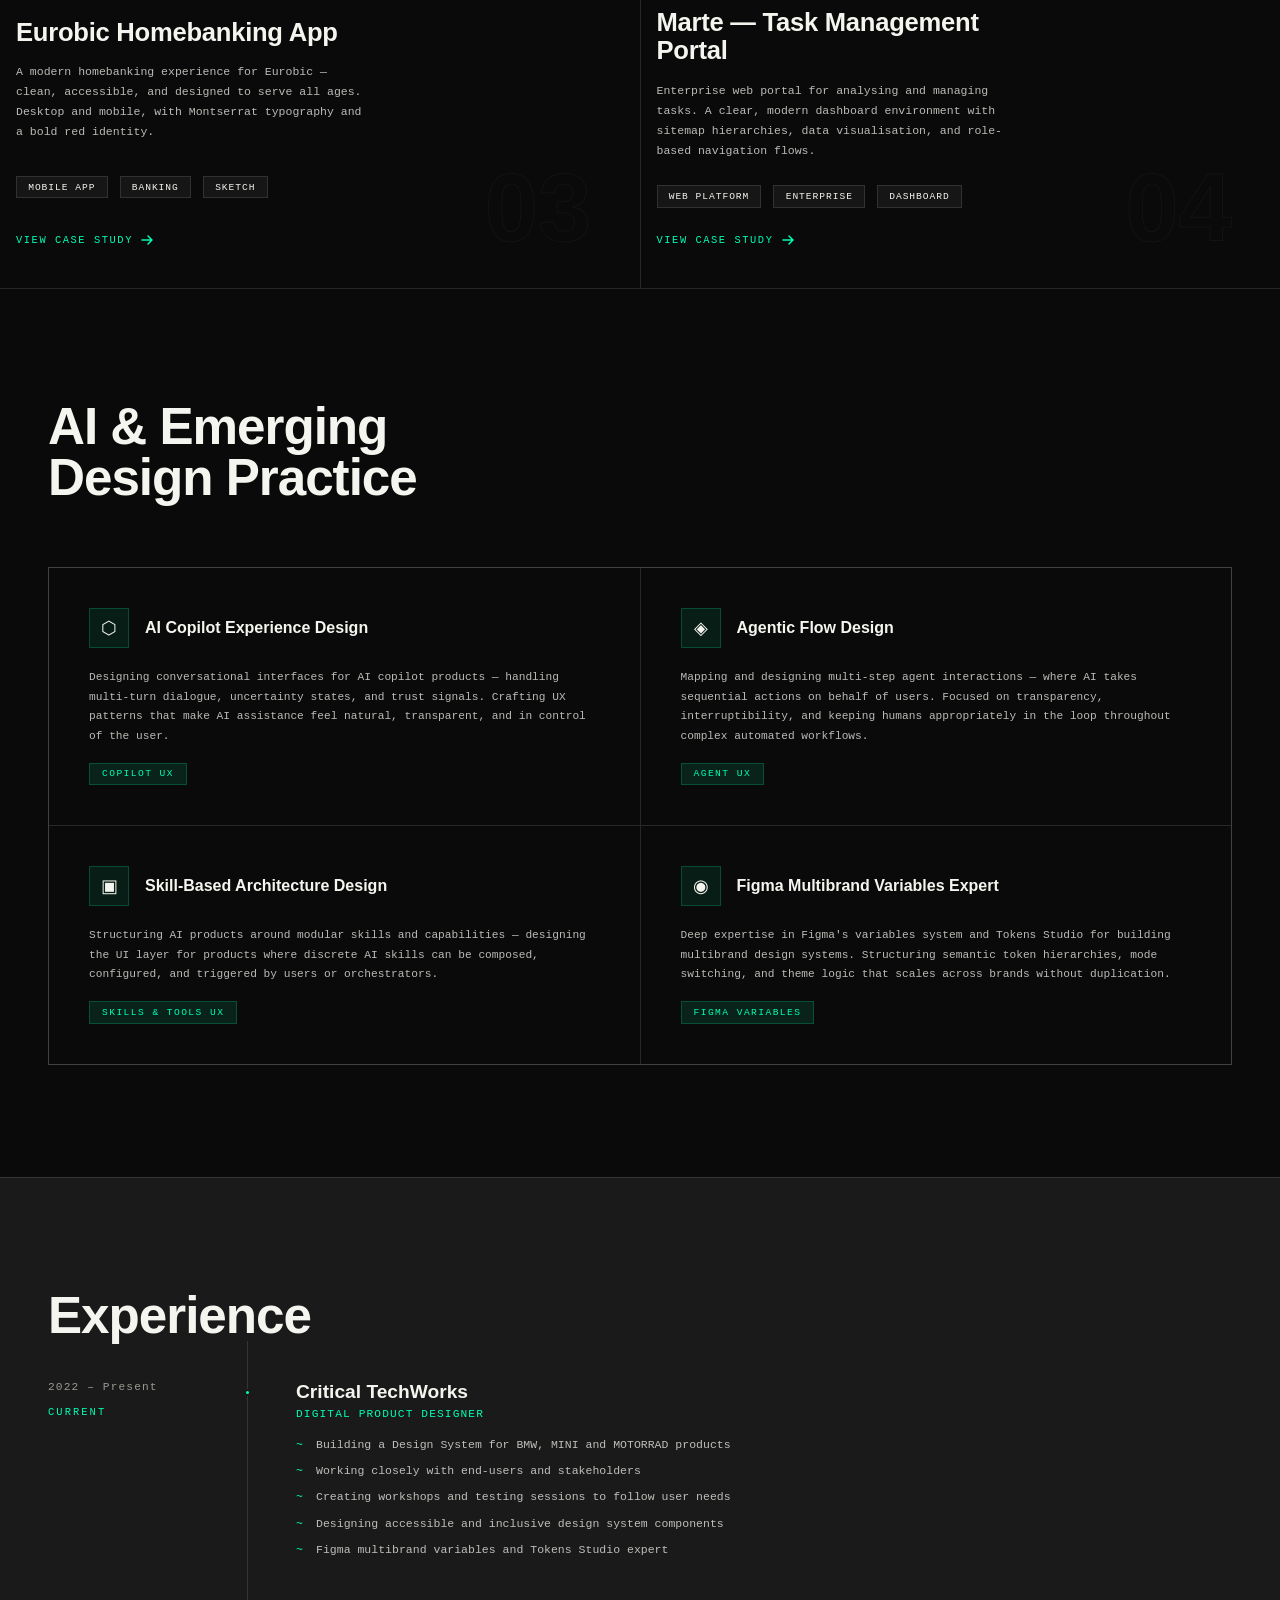
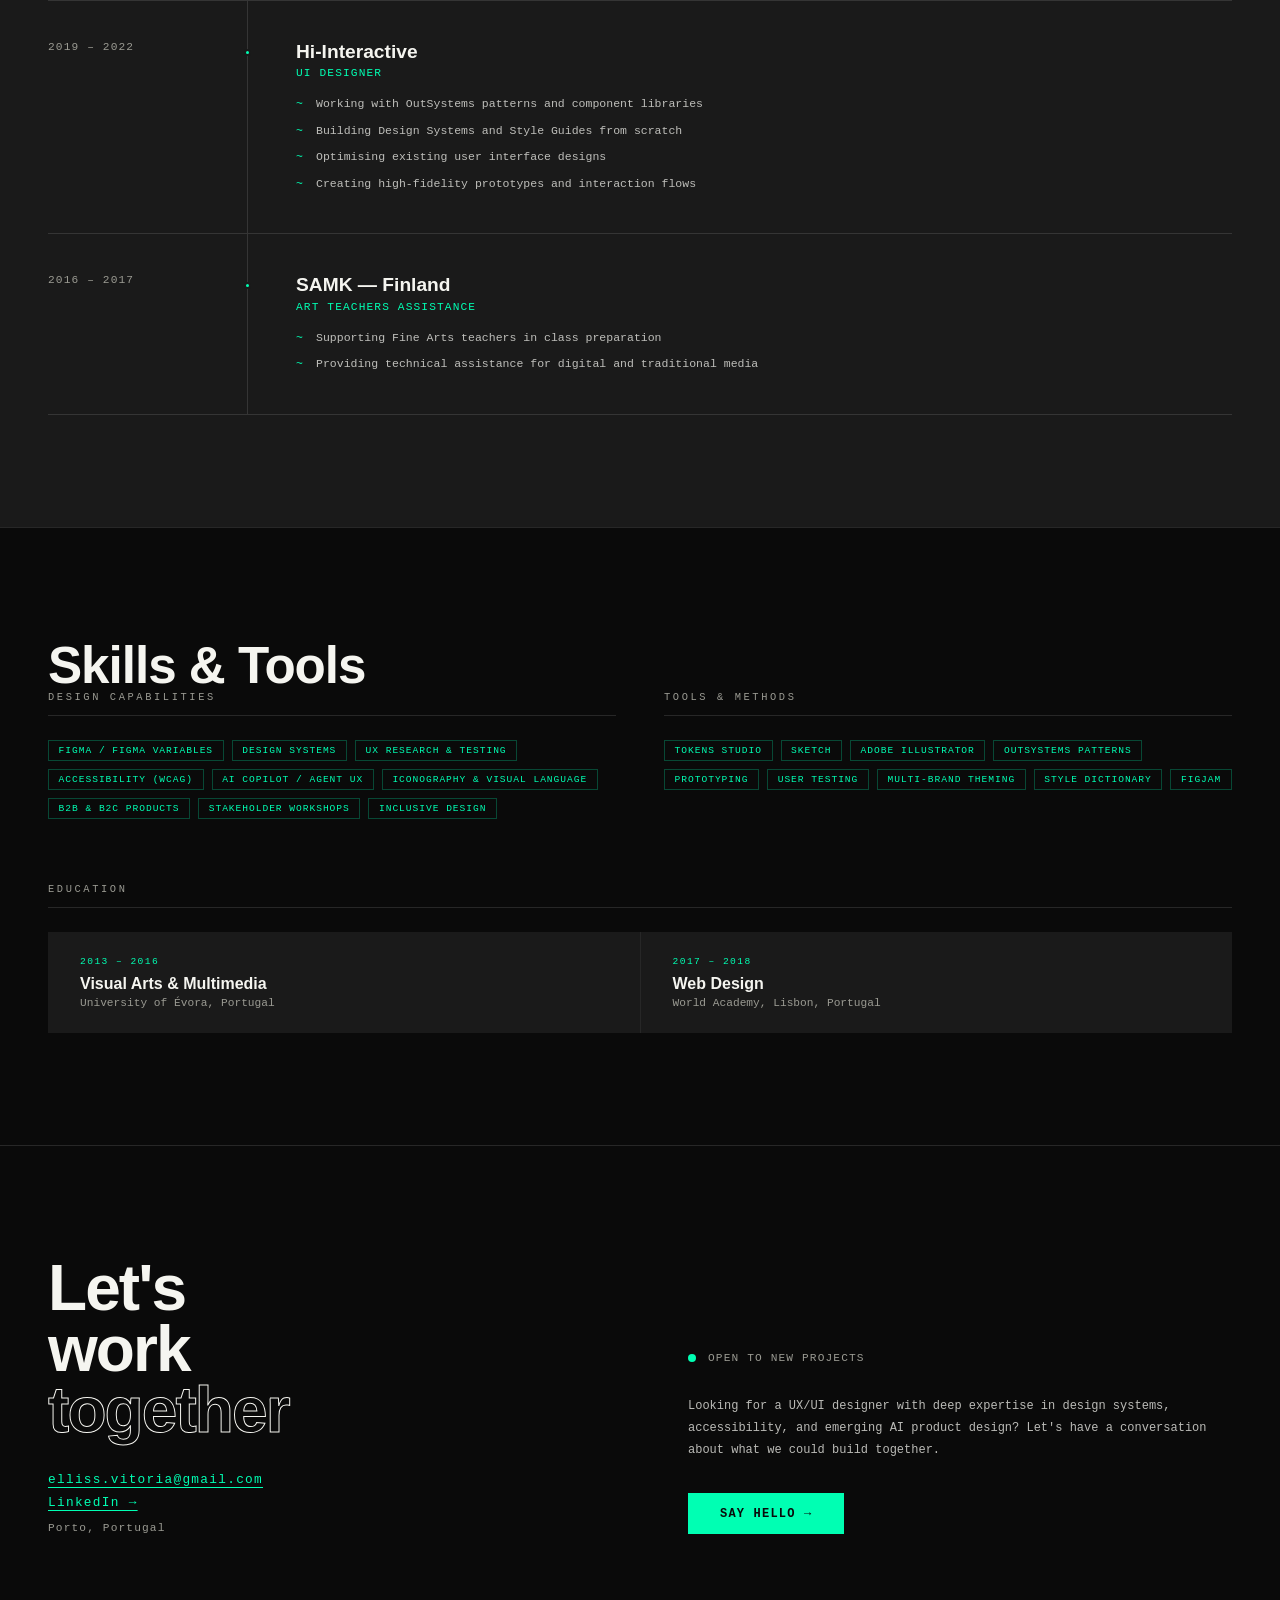
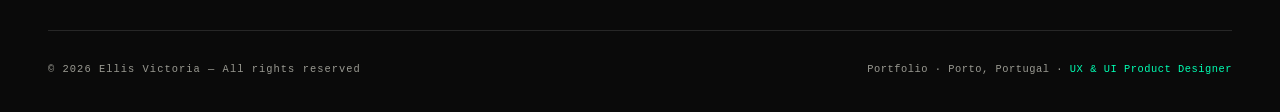
==== commit 3c1d9bf5: "Add files via upload" ====
--- a/index.html
+++ b/index.html
@@ -213,9 +213,12 @@
   .hero-frame-bg {
     position: absolute;
     inset: 0;
+    z-index: 0;
     background: url('profile.jpg') center / cover no-repeat;
   }
   .hero-stats {
+    position: relative;
+    z-index: 1;
     display: grid;
     grid-template-columns: 1fr 1fr;
     gap: 1px;
@@ -276,7 +279,6 @@
     font-weight: 800;
     line-height: 1;
     letter-spacing: -0.02em;
-    margin-bottom: 4rem;
   }
 
   /* EXPERTISE */
